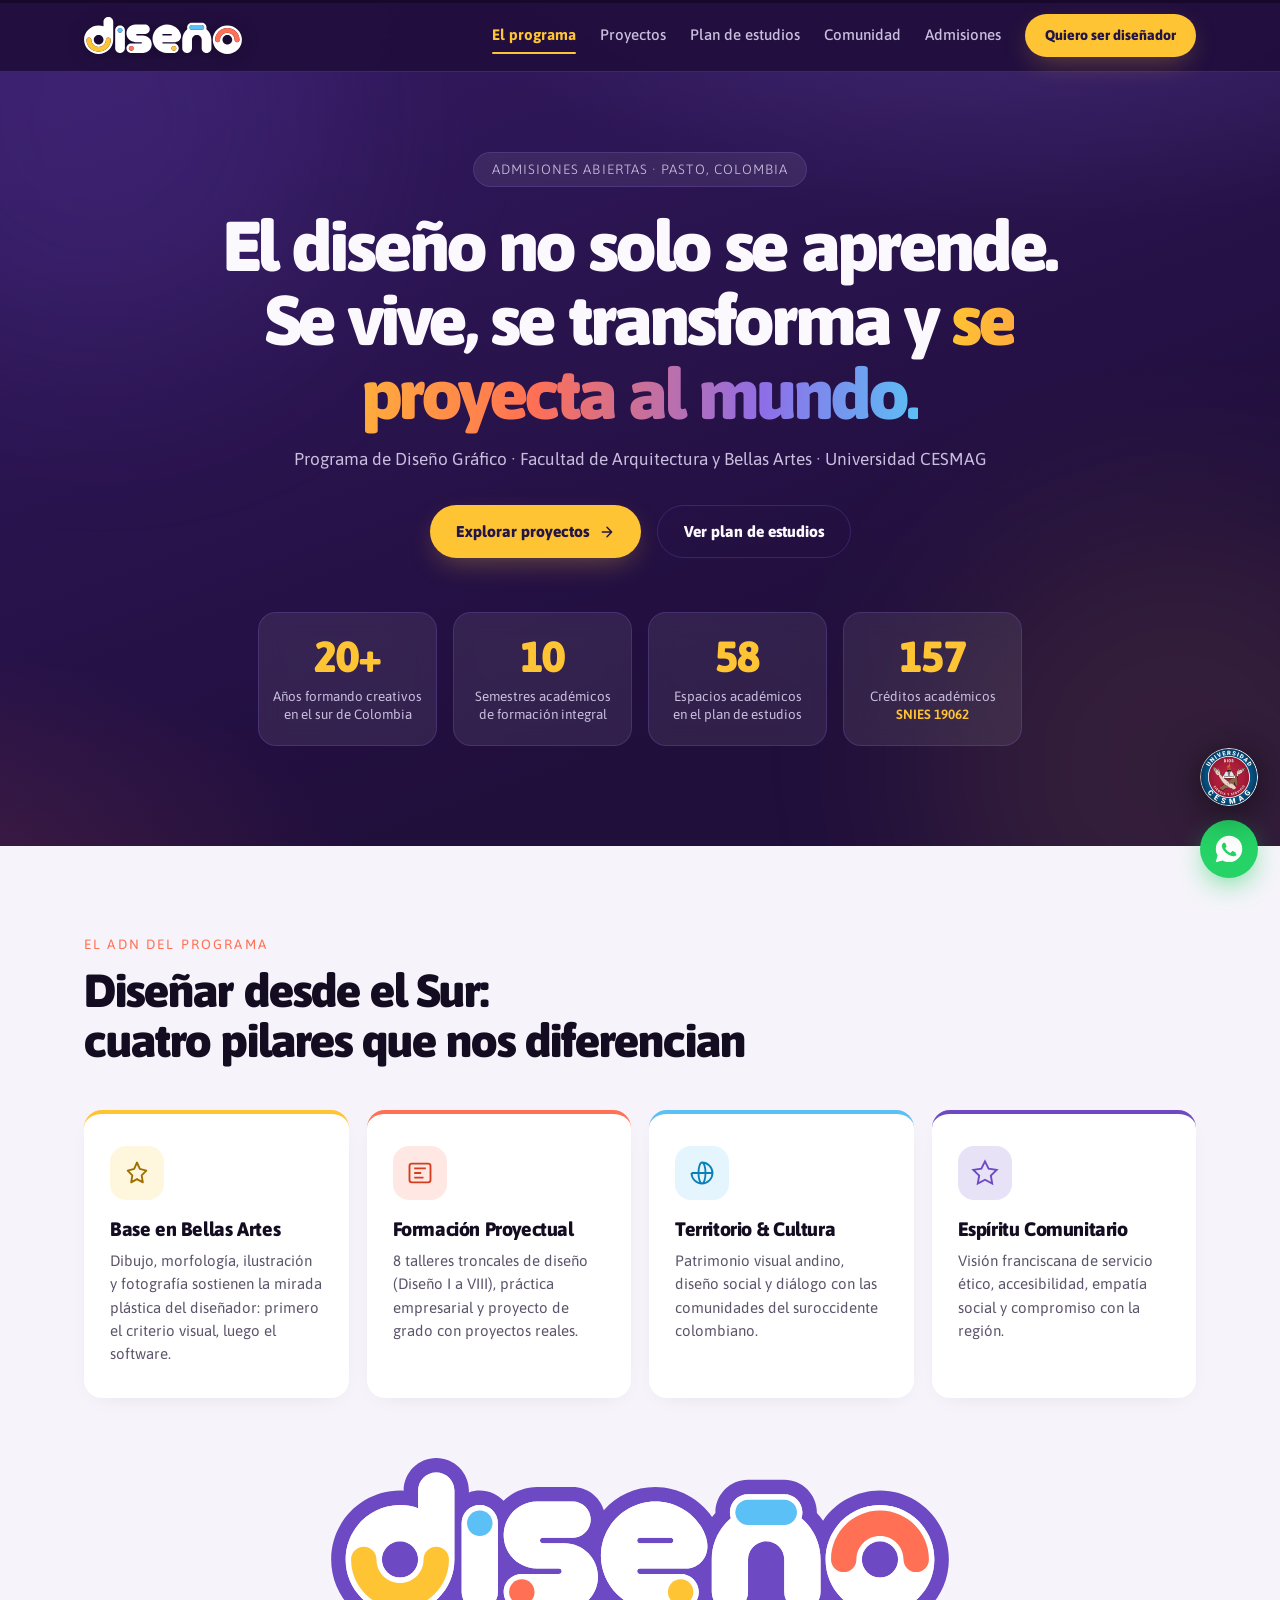
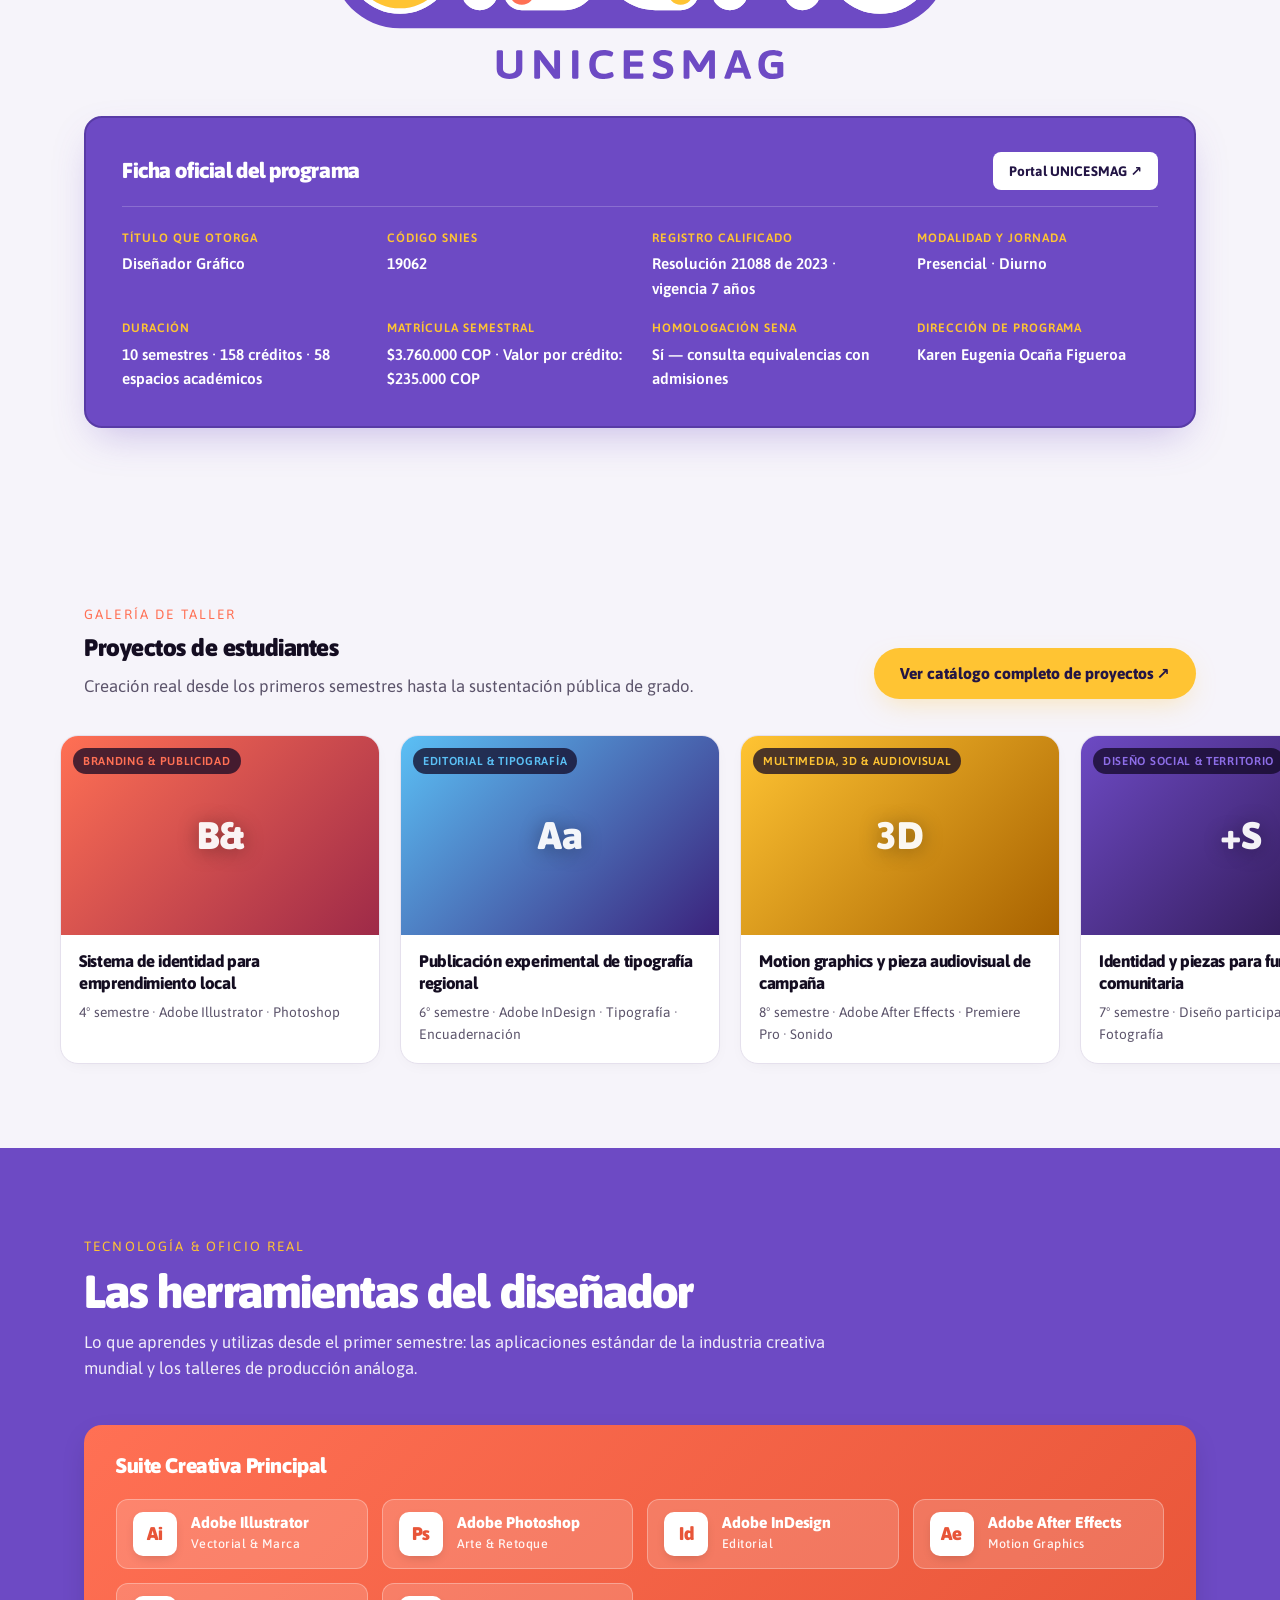
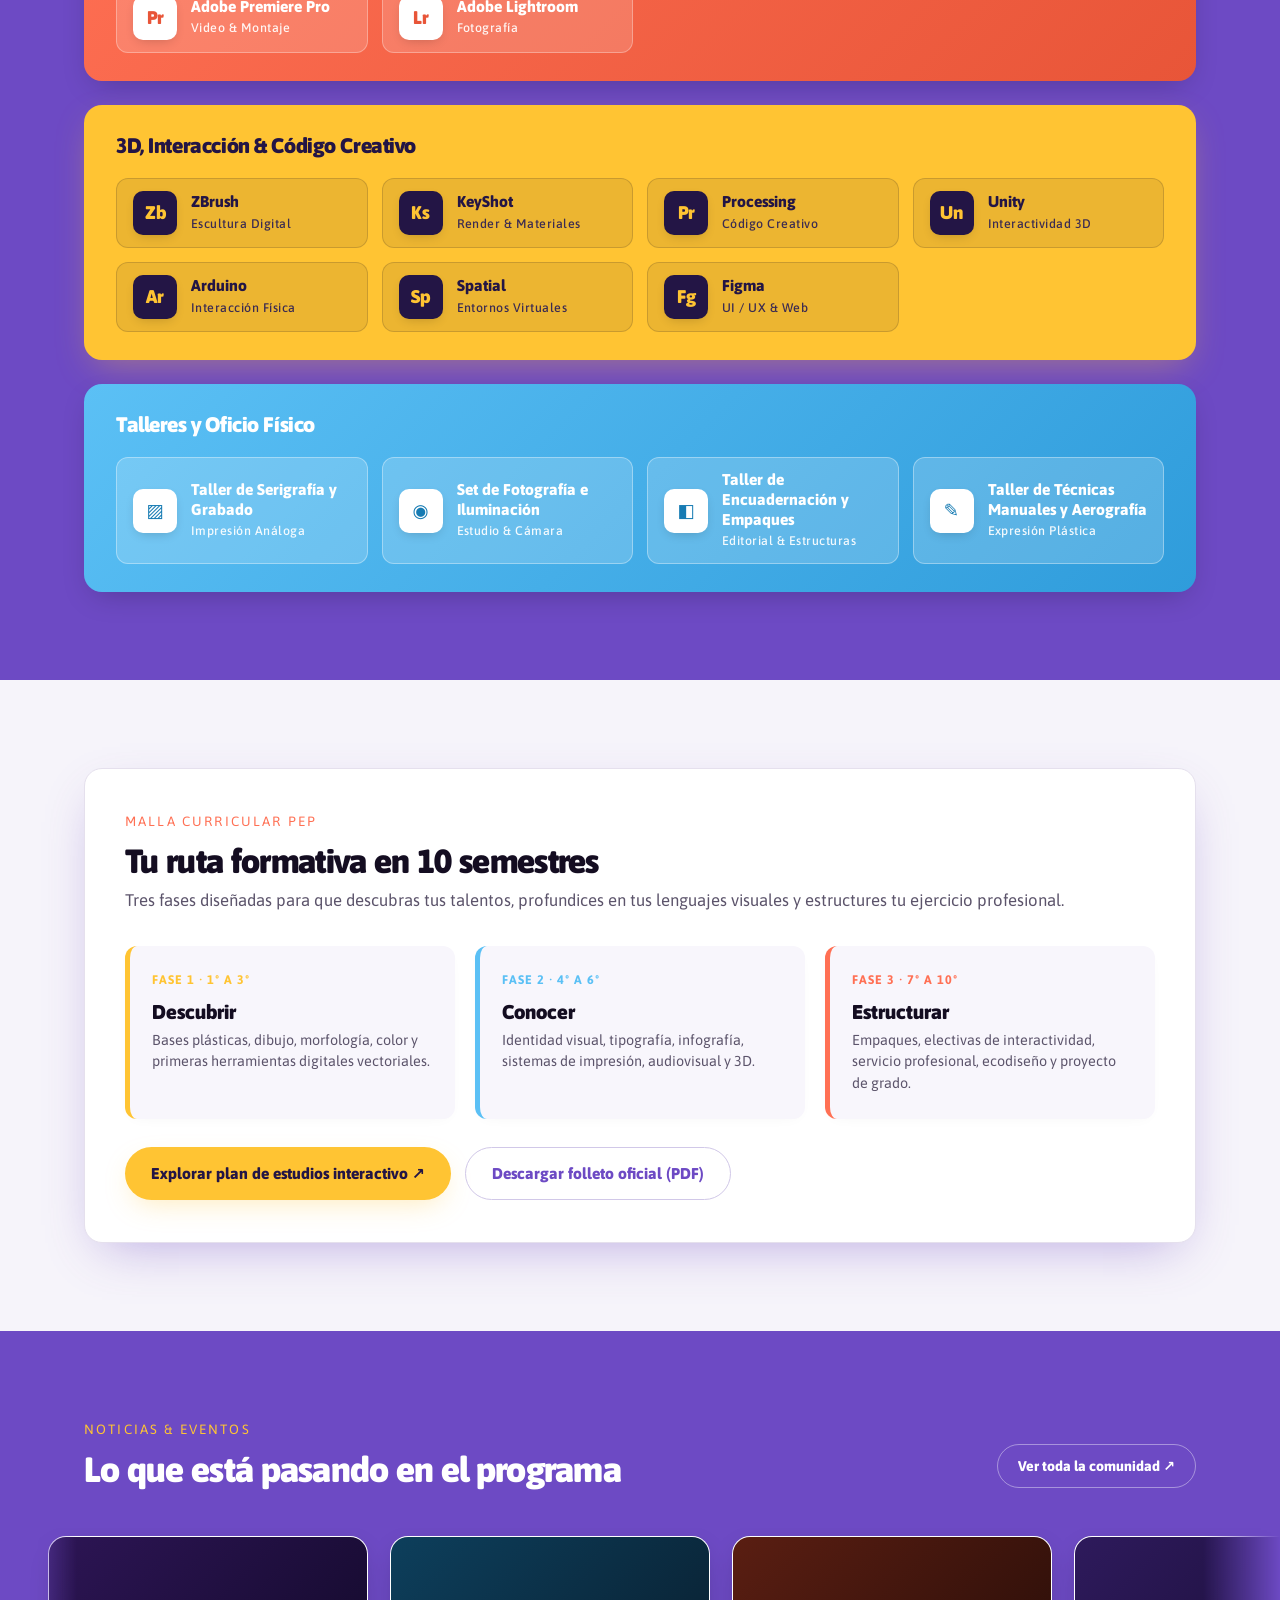
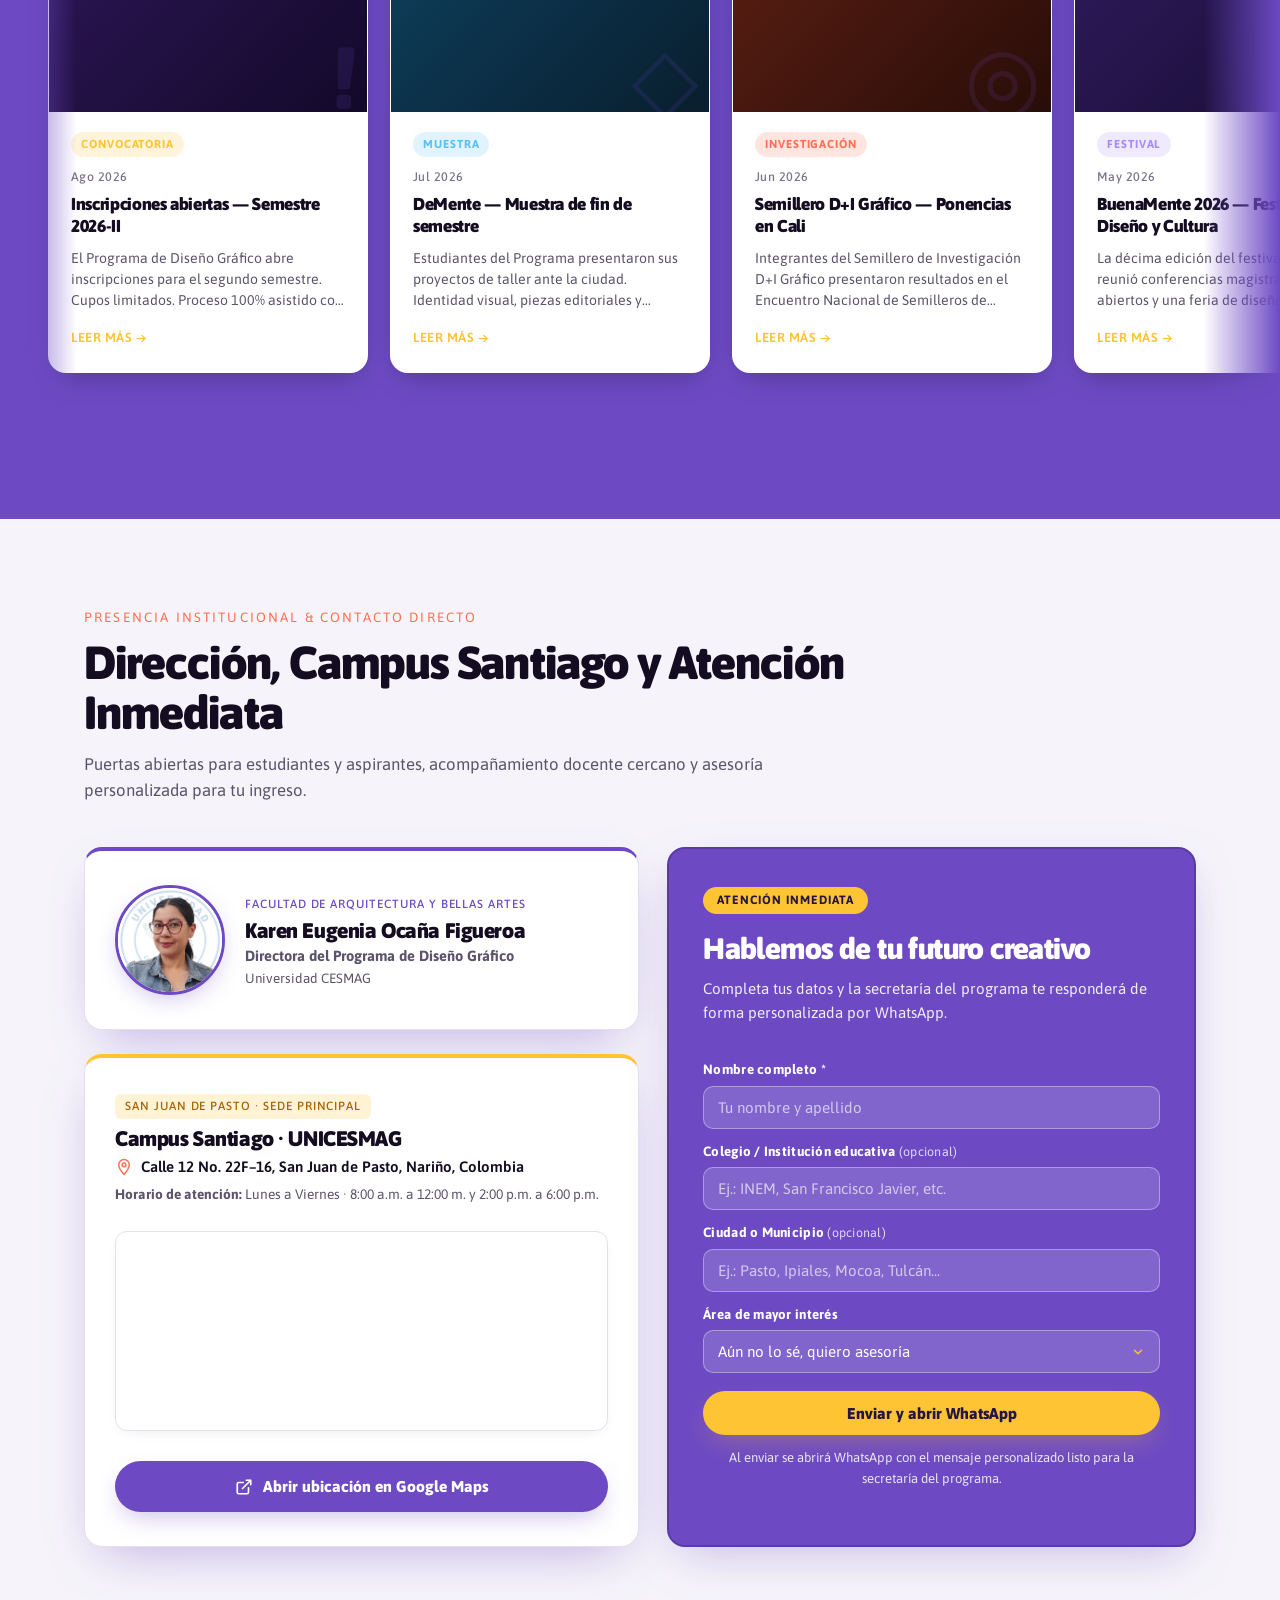
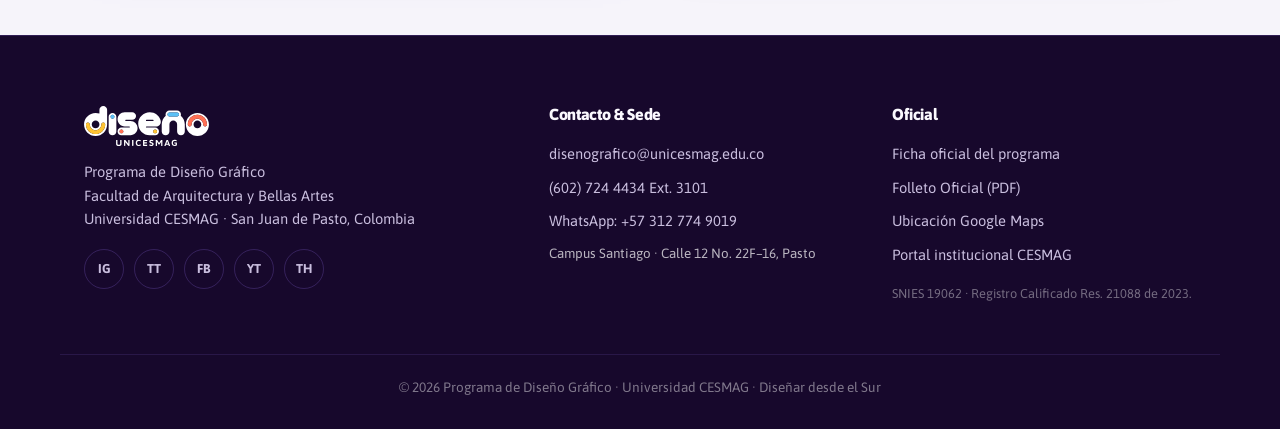
==== index.html @ 63f1f8d8 "Publicación oficial del Portafolio Web - Programa de Diseño Gráfico UNICESMAG" ====
<!DOCTYPE html>
<html lang="es">
<head>
  <meta charset="UTF-8">
  <meta name="viewport" content="width=device-width, initial-scale=1.0">
  <title>Diseño Gráfico · Universidad CESMAG — El Programa</title>
  <meta name="description" content="Programa de Diseño Gráfico de la Universidad CESMAG (San Juan de Pasto). 10 semestres de formación integral con base plástica en Bellas Artes, talleres troncales y tecnología creativa.">
  <meta name="keywords" content="diseño gráfico Pasto, diseño gráfico Nariño, estudiar diseño gráfico, universidad CESMAG, tipografía, editorial, audiovisual, 3D, animación, branding">
  <meta property="og:title" content="Diseño Gráfico · Universidad CESMAG — El Programa">
  <meta property="og:description" content="Formación con base plástica en Bellas Artes y un taller de proyecto real cada semestre. Diseñar desde el Sur.">
  <meta property="og:type" content="website">
  <link rel="icon" type="image/svg+xml" href="assets/img/favicon.svg">
  <link rel="preconnect" href="https://fonts.googleapis.com">
  <link rel="preconnect" href="https://fonts.gstatic.com" crossorigin>
  <link href="https://fonts.googleapis.com/css2?family=Asap:ital,wght@0,300;0,400;0,500;0,600;0,700;0,800;0,900;1,300;1,400;1,600;1,700;1,800;1,900&display=swap" rel="stylesheet">
  <link rel="stylesheet" href="css/styles.css">
</head>
<body data-page="programa">

  <!-- ══════════════ BARRA DE PROGRESO + NAVEGACIÓN GLOBAL ══════════════ -->
  <div class="progress-bar" aria-hidden="true"><span id="progressFill"></span></div>

  <header class="nav" id="nav">
    <div class="nav__inner">
      <a href="index.html" class="brand" aria-label="Diseño UNICESMAG — inicio">
        <img src="assets/img/logo.svg" alt="Diseño UNICESMAG" class="brand__logo" width="160" height="38">
      </a>

      <nav class="nav__links" id="navLinks" aria-label="Navegación principal">
        <a href="index.html" class="nav-link is-active-page">El programa</a>
        <a href="proyectos.html" class="nav-link">Proyectos</a>
        <a href="plan-de-estudios.html" class="nav-link">Plan de estudios</a>
        <a href="comunidad.html" class="nav-link">Comunidad</a>
        <a href="admisiones.html" class="nav-link">Admisiones</a>
        <a href="admisiones.html" class="btn btn--primary btn--sm">Quiero ser diseñador</a>
      </nav>

      <button class="nav__burger" id="navBurger" aria-label="Abrir menú" aria-expanded="false" aria-controls="navLinks">
        <span></span><span></span><span></span>
      </button>
    </div>
  </header>

  <main>

  <!-- ══════════════ 1 · HERO ══════════════ -->
  <section class="hero" id="inicio">
    <div class="hero__bg" aria-hidden="true">
      <div class="blob blob--a"></div>
      <div class="blob blob--b"></div>
    </div>

    <div class="hero__content container">
      <p class="badge reveal">Admisiones abiertas · Pasto, Colombia</p>
      <h1 class="hero__title reveal">El diseño no solo se aprende.<br>Se vive, se transforma y <span class="grad-text">se proyecta al mundo.</span></h1>
      <p class="hero__sub reveal">Programa de Diseño Gráfico · Facultad de Arquitectura y Bellas Artes · Universidad CESMAG</p>
      <div class="hero__ctas reveal">
        <a href="proyectos.html" class="btn btn--primary">Explorar proyectos
          <svg width="16" height="16" viewBox="0 0 24 24" fill="none" aria-hidden="true"><path d="M5 12h14M12 5l7 7-7 7" stroke="currentColor" stroke-width="2.2" stroke-linecap="round" stroke-linejoin="round"/></svg>
        </a>
        <a href="plan-de-estudios.html" class="btn btn--ghost">Ver plan de estudios</a>
      </div>
    </div>

    <!-- CIFRAS DEL PROGRAMA -->
    <div class="stats container reveal">
      <div class="stat"><span class="stat__num" data-count="20" data-suffix="+">0</span><span class="stat__label">Años formando creativos<br>en el sur de Colombia</span></div>
      <div class="stat"><span class="stat__num" data-count="10" data-suffix="">0</span><span class="stat__label">Semestres académicos<br>de formación integral</span></div>
      <div class="stat"><span class="stat__num" data-count="58" data-suffix="">0</span><span class="stat__label">Espacios académicos<br>en el plan de estudios</span></div>
      <div class="stat"><span class="stat__num" data-count="157" data-suffix="">0</span><span class="stat__label">Créditos académicos<br><strong>SNIES 19062</strong></span></div>
    </div>
  </section>

  <!-- ══════════════ 2 · PILARES FORMATIVOS ══════════════ -->
  <section class="section section--light" id="pilares">
    <div class="container">
      <header class="section__head reveal">
        <p class="kicker">El ADN del programa</p>
        <h2>Diseñar desde el Sur:<br>cuatro pilares que nos diferencian</h2>
      </header>

      <div class="pillars">
        <article class="pillar reveal">
          <div class="pillar__icon" aria-hidden="true">
            <svg width="28" height="28" viewBox="0 0 24 24" fill="none"><path d="M12 3l2.4 5.4L20 10l-4 4 1 6-5-2.8L7 20l1-6-4-4 5.6-1.6L12 3z" stroke="currentColor" stroke-width="1.6" stroke-linejoin="round"/></svg>
          </div>
          <h3>Base en Bellas Artes</h3>
          <p>Dibujo, morfología, ilustración y fotografía sostienen la mirada plástica del diseñador: primero el criterio visual, luego el software.</p>
        </article>
        <article class="pillar reveal">
          <div class="pillar__icon pillar__icon--b" aria-hidden="true">
            <svg width="28" height="28" viewBox="0 0 24 24" fill="none"><rect x="3" y="4" width="18" height="16" rx="2" stroke="currentColor" stroke-width="1.6"/><path d="M7 8h10M7 12h6M7 16h8" stroke="currentColor" stroke-width="1.6"/></svg>
          </div>
          <h3>Formación Proyectual</h3>
          <p>8 talleres troncales de diseño (Diseño I a VIII), práctica empresarial y proyecto de grado con proyectos reales.</p>
        </article>
        <article class="pillar reveal">
          <div class="pillar__icon pillar__icon--c" aria-hidden="true">
            <svg width="28" height="28" viewBox="0 0 24 24" fill="none"><path d="M21 12a9 9 0 01-9 9m9-9a9 9 0 00-9-9m9 9H3m9 9a9 9 0 01-9-9m9 9c1.66 0 3-4.03 3-9s-1.34-9-3-9m0 18c-1.66 0-3-4.03-3-9s1.34-9 3-9" stroke="currentColor" stroke-width="1.6"/></svg>
          </div>
          <h3>Territorio &amp; Cultura</h3>
          <p>Patrimonio visual andino, diseño social y diálogo con las comunidades del suroccidente colombiano.</p>
        </article>
        <article class="pillar reveal">
          <div class="pillar__icon pillar__icon--d" aria-hidden="true">
            <svg width="28" height="28" viewBox="0 0 24 24" fill="none"><path d="M12 2l3.09 6.26L22 9.27l-5 4.87 1.18 6.88L12 17.77l-6.18 3.25L7 14.14 2 9.27l6.91-1.01L12 2z" stroke="currentColor" stroke-width="1.6"/></svg>
          </div>
          <h3>Espíritu Comunitario</h3>
          <p>Visión franciscana de servicio ético, accesibilidad, empatía social y compromiso con la región.</p>
        </article>
      </div>

      <!-- LOGO OFICIAL DEL PROGRAMA EN GRANDE (LIBRE Y PROTAGÓNICO) -->
      <div class="programa-hero-logo reveal">
        <img src="assets/img/diseno-unicesmag.svg" alt="Diseño Gráfico — Universidad CESMAG" class="programa-hero-logo__img" width="580" height="208" loading="lazy">
      </div>

      <!-- FICHA OFICIAL -->
      <article class="ficha reveal">
        <div class="ficha__head">
          <h3>Ficha oficial del programa</h3>
          <a class="ficha__src" href="https://www.unicesmag.edu.co/pregrado/diseno-grafico/" target="_blank" rel="noopener">Portal UNICESMAG ↗</a>
        </div>
        <dl class="ficha__grid" id="fichaGrid"></dl>
      </article>
    </div>
  </section>

  <!-- ══════════════ 3 · CINTA CONTINUA DE PROYECTOS DE ESTUDIANTES ══════════════ -->
  <section class="section section--light section--tape" id="proyectos-showcase">
    <div class="container">
      <div class="tape-header reveal">
        <div class="tape-header__text">
          <p class="kicker">Galería de Taller</p>
          <h2>Proyectos de estudiantes</h2>
          <p class="section__sub">Creación real desde los primeros semestres hasta la sustentación pública de grado.</p>
        </div>
        <a href="proyectos.html" class="btn btn--primary btn--tape-cta">Ver catálogo completo de proyectos ↗</a>
      </div>
    </div>
    
    <!-- Tira horizontal interactiva -->
    <div class="tape-viewport">
      <div class="tape-track" id="tapeTrack"></div>
    </div>
  </section>

  <!-- ══════════════ 4 · HERRAMIENTAS DEL OFICIO (SOFTWARE & TECNOLOGÍAS) ══════════════ -->
  <section class="section section--morado" id="herramientas-software">
    <div class="container">
      <header class="section__head reveal">
        <p class="kicker" style="color: var(--amarillo);">Tecnología &amp; Oficio Real</p>
        <h2 style="color: var(--white);">Las herramientas del diseñador</h2>
        <p class="section__sub" style="color: rgba(255,255,255,0.9);">Lo que aprendes y utilizas desde el primer semestre: las aplicaciones estándar de la industria creativa mundial y los talleres de producción análoga.</p>
      </header>

      <div class="apps-sections-grid" id="appsSectionsGrid"></div>
    </div>
  </section>

  <!-- ══════════════ 5 · GANCHO AL PLAN DE ESTUDIOS ══════════════ -->
  <section class="section section--light" id="plan-teaser">
    <div class="container">
      <div class="teaser-card reveal">
        <p class="kicker">Malla Curricular PEP</p>
        <h2 style="font-size: 2.1rem;">Tu ruta formativa en 10 semestres</h2>
        <p style="color: var(--ink-soft); margin-top: 8px; font-size: 1.05rem;">Tres fases diseñadas para que descubras tus talentos, profundices en tus lenguajes visuales y estructures tu ejercicio profesional.</p>
        
        <div class="teaser-fases">
          <div class="tf-item">
            <span class="tf-badge" style="color:#ffc433;">Fase 1 · 1º a 3º</span>
            <strong>Descubrir</strong>
            <p>Bases plásticas, dibujo, morfología, color y primeras herramientas digitales vectoriales.</p>
          </div>
          <div class="tf-item">
            <span class="tf-badge" style="color:#5bc0f5;">Fase 2 · 4º a 6º</span>
            <strong>Conocer</strong>
            <p>Identidad visual, tipografía, infografía, sistemas de impresión, audiovisual y 3D.</p>
          </div>
          <div class="tf-item">
            <div class="tf-badge" style="color:#ff7054;">Fase 3 · 7º a 10º</div>
            <strong>Estructurar</strong>
            <p>Empaques, electivas de interactividad, servicio profesional, ecodiseño y proyecto de grado.</p>
          </div>
        </div>

        <div class="teaser-card__ctas">
          <a href="plan-de-estudios.html" class="btn btn--primary">Explorar plan de estudios interactivo ↗</a>
          <a href="https://www.unicesmag.edu.co/recursos/uploads/2025/07/Diseno-UNICESMAG-2025.pdf" target="_blank" rel="noopener" class="btn btn--ghost" style="color: var(--morado); border-color: #d1c8e8;">Descargar folleto oficial (PDF)</a>
        </div>
      </div>
    </div>
  </section>

  <!-- ══════════════ 6 · NOTICIAS Y EVENTOS DEL PROGRAMA ══════════════ -->
  <section class="section section--morado" id="noticias-eventos">
    <div class="news__header container reveal">
      <div>
        <p class="kicker" style="color: var(--amarillo);">Noticias &amp; Eventos</p>
        <h2 style="color: var(--white);">Lo que está pasando en el programa</h2>
      </div>
      <a href="comunidad.html" class="btn btn--ghost btn--sm" style="flex-shrink:0; color: var(--white); border-color: rgba(255,255,255,0.4);">Ver toda la comunidad ↗</a>
    </div>

    <div class="news-carousel-wrap">
      <div class="news-track" id="newsTrack">
        <!-- Renderizado dinámicamente desde NOTICIAS en data.js -->
      </div>
    </div>
  </section>

  <!-- ══════════════ 7 · PRESENCIA INSTITUCIONAL & ATENCIÓN INMEDIATA ══════════════ -->
  <section class="section section--light" id="direccion-ubicacion">
    <div class="container">
      <header class="section__head reveal">
        <p class="kicker">Presencia Institucional &amp; Contacto Directo</p>
        <h2>Dirección, Campus Santiago y Atención Inmediata</h2>
        <p class="section__sub">Puertas abiertas para estudiantes y aspirantes, acompañamiento docente cercano y asesoría personalizada para tu ingreso.</p>
      </header>

      <div class="presencia-layout">
        <!-- COLUMNA IZQUIERDA: Directora + Campus Santiago -->
        <div class="presencia-col-left">
          <!-- 1. Tarjeta Dirección del Programa -->
          <article class="dir-card reveal">
            <div class="dir-card__profile">
              <div class="dir-card__avatar">
                <img src="assets/img/karen.jpg" alt="Karen Eugenia Ocaña Figueroa — Directora del Programa de Diseño Gráfico" width="160" height="160">
              </div>
              <div class="dir-card__meta">
                <span class="dir-card__tag">Facultad de Arquitectura y Bellas Artes</span>
                <h3>Karen Eugenia Ocaña Figueroa</h3>
                <p class="dir-card__cargo">Directora del Programa de Diseño Gráfico</p>
                <p class="dir-card__univ">Universidad CESMAG</p>
              </div>
            </div>
          </article>

          <!-- 2. Tarjeta Ubicación Campus Santiago -->
          <article class="ubi-card reveal">
            <div class="ubi-card__head">
              <span class="ubi-card__tag">San Juan de Pasto · Sede Principal</span>
              <h3>Campus Santiago · UNICESMAG</h3>
              <p class="ubi-card__address">
                <svg width="18" height="18" viewBox="0 0 24 24" fill="none" aria-hidden="true"><path d="M12 2C8.13 2 5 5.13 5 9c0 5.25 7 13 7 13s7-7.75 7-13c0-3.87-3.13-7-7-7z" stroke="currentColor" stroke-width="2" stroke-linecap="round" stroke-linejoin="round"/><circle cx="12" cy="9" r="2.5" stroke="currentColor" stroke-width="2"/></svg>
                Calle 12 No. 22F–16, San Juan de Pasto, Nariño, Colombia
              </p>
              <p class="ubi-card__hours"><strong>Horario de atención:</strong> Lunes a Viernes · 8:00 a.m. a 12:00 m. y 2:00 p.m. a 6:00 p.m.</p>
            </div>

            <div class="ubi-card__map">
              <iframe 
                src="https://www.google.com/maps/embed?pb=!1m18!1m12!1m3!1d3988.887169429188!2d-77.2847669!3d1.2144783!2m3!1f0!2f0!3f0!3m2!1i1024!2i768!4f13.1!3m3!1m2!1s0x8e2ed485521b446f%3A0x6b4f7065ff48cb64!2sUniversidad%20CESMAG%20Campus%20Santiago!5e0!3m2!1ses!2sco!4v1724368000000!5m2!1ses!2sco" 
                width="100%" 
                height="190" 
                style="border:0; border-radius: 12px;" 
                allowfullscreen="" 
                loading="lazy" 
                referrerpolicy="no-referrer-when-downgrade"
                title="Ubicación Universidad CESMAG Campus Santiago">
              </iframe>
            </div>

            <div class="ubi-card__foot">
              <a href="https://maps.app.goo.gl/EoxVH21NMHYLb9up7" target="_blank" rel="noopener" class="btn btn--full btn--map">
                <svg width="18" height="18" viewBox="0 0 24 24" fill="none" aria-hidden="true"><path d="M18 13v6a2 2 0 01-2 2H5a2 2 0 01-2-2V8a2 2 0 012-2h6M15 3h6v6M10 14L21 3" stroke="currentColor" stroke-width="2.2" stroke-linecap="round" stroke-linejoin="round"/></svg>
                Abrir ubicación en Google Maps
              </a>
            </div>
          </article>
        </div>

        <!-- COLUMNA DERECHA: Formulario Morado Oficial -->
        <div class="presencia-col-right">
          <article class="card-teaser card-teaser--form reveal">
            <span class="card-teaser__tag" style="background:var(--amarillo);color:var(--morado-deep);">Atención Inmediata</span>
            <h3 class="form-title-impact">Hablemos de tu futuro creativo</h3>
            <p>Completa tus datos y la secretaría del programa te responderá de forma personalizada por WhatsApp.</p>
            <form id="contactForm">
              <label for="fName">Nombre completo *</label>
              <input id="fName" name="nombre" type="text" required placeholder="Tu nombre y apellido">
              
              <label for="fSchool">Colegio / Institución educativa <span class="lbl-opt">(opcional)</span></label>
              <input id="fSchool" name="colegio" type="text" placeholder="Ej.: INEM, San Francisco Javier, etc.">

              <label for="fCity">Ciudad o Municipio <span class="lbl-opt">(opcional)</span></label>
              <input id="fCity" name="ciudad" type="text" placeholder="Ej.: Pasto, Ipiales, Mocoa, Tulcán...">

              <label for="fFocus">Área de mayor interés</label>
              <select id="fFocus" name="interes">
                <option value="Aún no lo sé, quiero asesoría" selected>Aún no lo sé, quiero asesoría</option>
                <option value="Tipografía y editorial">Tipografía y editorial</option>
                <option value="Identidad visual y marca (Branding)">Identidad visual y marca (Branding)</option>
                <option value="Ilustración y arte digital">Ilustración y arte digital</option>
                <option value="Fotografía y dirección de arte">Fotografía y dirección de arte</option>
                <option value="Audiovisual y animación 2D">Audiovisual y animación 2D</option>
                <option value="3D y creación interactiva / Videojuegos">3D y creación interactiva / Videojuegos</option>
                <option value="Diseño social, territorio y ecodiseño">Diseño social, territorio y ecodiseño</option>
              </select>

              <button type="submit" class="btn btn--primary btn--full" style="margin-top: 18px;">Enviar y abrir WhatsApp</button>
              <p style="margin-top: 12px; font-size: .82rem; color: rgba(255,255,255,0.85); text-align: center;">Al enviar se abrirá WhatsApp con el mensaje personalizado listo para la secretaría del programa.</p>
            </form>
          </article>
        </div>
      </div>
    </div>
  </section>

  </main>

  <!-- ══════════════ FOOTER GLOBAL ══════════════ -->
  <footer class="footer">
    <div class="container footer__inner">
      <div class="footer__brand">
        <img src="assets/img/logo-completo.svg" alt="Diseño Gráfico UNICESMAG" class="footer__logo" width="180" height="52" loading="lazy">
        <p>Programa de Diseño Gráfico<br>Facultad de Arquitectura y Bellas Artes<br>Universidad CESMAG · San Juan de Pasto, Colombia</p>
        <div class="footer__social">
          <a href="#" aria-label="Instagram del programa">IG</a>
          <a href="#" aria-label="TikTok del programa">TT</a>
          <a href="#" aria-label="Facebook del programa">FB</a>
          <a href="#" aria-label="YouTube">YT</a>
          <a href="#" aria-label="Threads del programa">TH</a>
        </div>
      </div>
      <div class="footer__links">
        <h4>Contacto &amp; Sede</h4>
        <a href="mailto:disenografico@unicesmag.edu.co">disenografico@unicesmag.edu.co</a>
        <a href="tel:+576027244434">(602) 724 4434 Ext. 3101</a>
        <a href="https://wa.me/573127749019" target="_blank" rel="noopener">WhatsApp: +57 312 774 9019</a>
        <p style="font-size: .84rem; color: rgba(255,255,255,0.7); margin-top: 6px; line-height: 1.4;">Campus Santiago · Calle 12 No. 22F–16, Pasto</p>
      </div>
      <div class="footer__links">
        <h4>Oficial</h4>
        <a href="https://www.unicesmag.edu.co/pregrado/diseno-grafico/" target="_blank" rel="noopener">Ficha oficial del programa</a>
        <a href="https://www.unicesmag.edu.co/recursos/uploads/2025/07/Diseno-UNICESMAG-2025.pdf" target="_blank" rel="noopener">Folleto Oficial (PDF)</a>
        <a href="https://maps.app.goo.gl/EoxVH21NMHYLb9up7" target="_blank" rel="noopener">Ubicación Google Maps</a>
        <a href="https://www.unicesmag.edu.co" target="_blank" rel="noopener">Portal institucional CESMAG</a>
        <p class="footer__legal">SNIES 19062 · Registro Calificado Res. 21088 de 2023.</p>
      </div>
    </div>
    <div class="footer__bottom container">
      <p>© <span id="year"></span> Programa de Diseño Gráfico · Universidad CESMAG · Diseñar desde el Sur</p>
    </div>
  </footer>

  <!-- Botones de Acción Flotantes (CESMAG Institucional + WhatsApp) -->
  <aside class="floating-actions" aria-label="Acciones rápidas">
    <a href="https://www.unicesmag.edu.co/pregrado/diseno-grafico/" class="float-btn float-btn--cesmag" target="_blank" rel="noopener" aria-label="Visitar portal oficial UNICESMAG" title="Portal Institucional UNICESMAG">
      <img src="assets/img/cesmag.svg" alt="UNICESMAG" width="58" height="58">
    </a>
    <a href="#" id="waFloat" class="float-btn float-btn--wa" aria-label="Chatear por WhatsApp con la secretaría del programa" title="Chatear por WhatsApp con la secretaría del programa" target="_blank" rel="noopener">
      <svg width="32" height="32" viewBox="0 0 24 24" fill="currentColor" aria-hidden="true"><path d="M12.04 2c-5.46 0-9.91 4.45-9.91 9.91 0 1.75.46 3.45 1.32 4.95L2.05 22l5.25-1.38c1.45.79 3.08 1.21 4.74 1.21 5.46 0 9.91-4.45 9.91-9.91 0-2.65-1.03-5.14-2.9-7.01A9.816 9.816 0 0012.04 2zm5.78 14.07c-.24.68-1.4 1.29-1.92 1.34-.51.05-1.17.07-3.79-.99-2.62-1.06-4.3-3.73-4.43-3.9-.13-.17-1.06-1.41-1.06-2.69s.67-1.91.91-2.17c.24-.26.52-.33.69-.33.17 0 .34 0 .49.01.16.01.37-.06.58.44.22.52.75 1.83.82 1.96.07.13.11.29.02.47-.09.18-.13.29-.26.44-.13.15-.28.34-.4.46-.13.13-.27.27-.12.53.15.26.68 1.12 1.45 1.81.99.88 1.83 1.15 2.09 1.28.26.13.41.11.56-.06.15-.17.65-.76.82-1.02.17-.26.35-.22.58-.13.24.09 1.51.71 1.77.84.26.13.43.19.49.3.06.11.06.66-.18 1.34z"/></svg>
    </a>
  </aside>

  <script src="js/data.js"></script>
  <script src="js/main.js"></script>
</body>
</html>
---- css/styles.css ----
/* ═══════════════════════════════════════════════════════════════
   DISEÑO UNICESMAG · "Taller Digital Vivo"
   Sistema de diseño del portafolio web del programa
   Paleta cromática oficial + Tipografía Asap (Light, Regular, Bold, Black)
   Jerarquía tipográfica contrastada: Títulos Black (900) + Subtítulos Light (300/400)
   ═══════════════════════════════════════════════════════════════ */

:root {
  /* ─── Paleta oficial exacta UNICESMAG ─── */
  --amarillo:      #ffc433;
  --azul:          #5bc0f5;
  --salmon:        #ff7054;
  --morado:        #6d4ac4;

  /* ─── Derivados cromáticos armónicos ─── */
  --morado-light:  #8e6ee8;
  --morado-2:      #583ba6;
  --morado-3:      #432a84;
  --morado-deep:   #231545;
  --morado-glow:   rgba(109, 74, 196, 0.35);

  --amarillo-light:#ffd466;
  --amarillo-glow: rgba(255, 196, 51, 0.35);
  --azul-glow:     rgba(91, 192, 245, 0.35);
  --salmon-glow:   rgba(255, 112, 84, 0.35);
  --verde:         #4ade80;

  /* ─── Superficies y fondos institucionales (Morado protagonista) ─── */
  --bg-dark:       #200e3b;
  --bg-dark-2:     #2b144e;
  --bg-light:      #f6f4fa;
  --white:         #ffffff;
  --ink:           #140d21;
  --ink-soft:      #5c546b;

  /* ─── Texto sobre fondos oscuros ─── */
  --tx-light:      #fbf9fe;
  --tx-light-2:    #c9bede;

  /* ─── Efectos Glassmorphism y Elevación ─── */
  --glass:         rgba(255, 255, 255, 0.08);
  --glass-brd:     rgba(142, 110, 232, 0.22);
  --glass-morado:  rgba(109, 74, 196, 0.28);
  --radius:        18px;
  --radius-sm:     12px;
  --shadow:        0 18px 50px -18px rgba(109, 74, 196, 0.45);
  --shadow-lg:     0 30px 80px -30px rgba(109, 74, 196, 0.6);

  /* ─── Tipografía oficial Asap ─── */
  --font-head:     "Asap", "Segoe UI", system-ui, sans-serif;
  --font-body:     "Asap", "Segoe UI", system-ui, sans-serif;
  --font-cond:     "Asap", "Segoe UI", system-ui, sans-serif;

  --container:     1160px;
  --nav-h:         72px;
}

/* ─────────────── Base ─────────────── */
*, *::before, *::after { box-sizing: border-box; margin: 0; padding: 0; }

html { scroll-behavior: smooth; }

body {
  font-family: var(--font-body);
  color: var(--ink);
  background: var(--bg-dark);
  line-height: 1.6;
  font-weight: 400;
  -webkit-font-smoothing: antialiased;
  -moz-osx-font-smoothing: grayscale;
}

img { max-width: 100%; display: block; }
a { color: inherit; }

.container { max-width: var(--container); margin-inline: auto; padding-inline: 24px; }

h1, h2, h3, h4, h5 {
  font-family: var(--font-head);
  line-height: 1.08;
  letter-spacing: -.02em;
  font-weight: 900;
}

::selection { background: var(--amarillo); color: var(--morado-deep); }

:focus-visible { outline: 3px solid var(--azul); outline-offset: 3px; border-radius: 6px; }

/* ─────────────── Barra de progreso ─────────────── */
.progress-bar {
  position: fixed; inset: 0 0 auto 0; height: 3px; z-index: 1002;
  background: #17082c;
}
.progress-bar span {
  display: block; height: 100%; width: 0%;
  background: linear-gradient(90deg, var(--morado-light), var(--amarillo), var(--salmon), var(--azul));
  box-shadow: 0 0 10px var(--morado-glow);
  transition: width .12s linear;
}

/* ─────────────── Navegación Global ─────────────── */
.nav {
  position: fixed; inset: 0 0 auto 0; z-index: 1000;
  height: var(--nav-h);
  background: rgba(33, 14, 61, 0.94);
  backdrop-filter: blur(16px);
  -webkit-backdrop-filter: blur(16px);
  border-bottom: 1px solid rgba(142, 110, 232, 0.25);
  transition: background .3s, border-color .3s;
}
.nav__inner {
  max-width: var(--container); margin-inline: auto; height: 100%;
  padding-inline: 24px;
  display: flex; align-items: center; justify-content: space-between; gap: 20px;
}
.brand {
  display: inline-flex; align-items: center; text-decoration: none;
  transition: transform .25s ease, opacity .2s ease;
}
.brand:hover { transform: scale(1.02); opacity: .95; }
.brand__logo {
  height: 38px; width: auto; max-width: 170px;
  display: block; object-fit: contain;
  filter: drop-shadow(0 2px 8px rgba(0,0,0,.3));
}

.nav__links { display: flex; align-items: center; gap: 24px; }
.nav__links a.nav-link {
  color: var(--tx-light-2); text-decoration: none; font-size: .95rem; font-weight: 500;
  transition: color .2s ease, transform .2s ease;
  position: relative; padding: 6px 0;
}
.nav__links a.nav-link:hover { color: var(--white); transform: translateY(-1px); }
.nav__links a.nav-link.is-active-page {
  color: var(--amarillo); font-weight: 700;
}
.nav__links a.nav-link.is-active-page::after {
  content: ""; position: absolute; bottom: 0; left: 0; right: 0;
  height: 2px; background: var(--amarillo); border-radius: 2px;
}

.nav__burger {
  display: none; background: none; border: 0; cursor: pointer;
  width: 42px; height: 42px; position: relative;
}
.nav__burger span {
  position: absolute; left: 9px; right: 9px; height: 2px;
  background: var(--tx-light); border-radius: 2px;
  transition: transform .25s, opacity .2s, top .25s;
}
.nav__burger span:nth-child(1) { top: 14px; }
.nav__burger span:nth-child(2) { top: 20px; }
.nav__burger span:nth-child(3) { top: 26px; }
.nav__burger.is-open span:nth-child(1) { top: 20px; transform: rotate(45deg); }
.nav__burger.is-open span:nth-child(2) { opacity: 0; }
.nav__burger.is-open span:nth-child(3) { top: 20px; transform: rotate(-45deg); }

/* ─────────────── Botones ─────────────── */
.btn {
  display: inline-flex; align-items: center; justify-content: center; gap: 10px;
  font-family: var(--font-head); font-weight: 800; font-size: .98rem;
  padding: 13px 26px; border-radius: 999px; border: 0; cursor: pointer;
  text-decoration: none; transition: transform .2s ease, box-shadow .2s ease, background .2s ease, color .2s ease;
}
.btn--primary {
  background: var(--amarillo); color: var(--morado-deep);
  box-shadow: 0 10px 28px -8px var(--amarillo-glow);
}
.btn--primary:hover {
  transform: translateY(-2px);
  background: var(--amarillo-light);
  box-shadow: 0 16px 36px -8px rgba(255, 196, 51, 0.7);
}
.btn--ghost {
  background: transparent; color: var(--tx-light);
  border: 1.5px solid var(--glass-brd);
}
.btn--ghost:hover {
  border-color: var(--azul); color: var(--white);
  box-shadow: 0 8px 24px -8px var(--azul-glow);
  transform: translateY(-2px);
}
.btn--sm { padding: 10px 20px; font-size: .88rem; }
.btn--full { width: 100%; }

/* ─────────────── Cabeceras de Subpáginas (Morado Oficial) ─────────────── */
.page-header, .page-header.section--dark {
  position: relative; overflow: hidden;
  padding: calc(var(--nav-h) + 40px) 0 42px;
  background: var(--morado);
  border-bottom: 3px solid var(--morado-2);
  color: var(--white);
}
.page-header .kicker { color: var(--amarillo); }
.page-header__title {
  font-size: clamp(2.3rem, 4.8vw, 3.4rem);
  font-weight: 900; color: var(--white); margin-top: 8px;
}
.page-header__meta {
  font-family: var(--font-body); font-size: 0.98rem; font-weight: 400;
  letter-spacing: .06em; color: var(--amarillo); margin-top: 8px;
}
.page-header__sub {
  font-size: 1.05rem; color: rgba(255, 255, 255, 0.92); max-width: 820px;
  margin-top: 8px; line-height: 1.55; font-weight: 400;
}

/* ─────────────── Hero ─────────────── */
.hero {
  position: relative; overflow: hidden;
  min-height: 94svh;
  display: flex; flex-direction: column; justify-content: center;
  padding: calc(var(--nav-h) + 40px) 0 60px;
  background:
    radial-gradient(1000px 520px at 80% -10%, rgba(142, 110, 232, 0.28), transparent 60%),
    radial-gradient(850px 480px at -10% 110%, rgba(255, 112, 84, 0.16), transparent 60%),
    linear-gradient(160deg, #341a63 0%, var(--bg-dark) 75%);
  color: var(--tx-light);
}
.hero__bg { position: absolute; inset: 0; pointer-events: none; }
.blob {
  position: absolute; border-radius: 50%; filter: blur(95px); opacity: .55;
  animation: drift 14s ease-in-out infinite alternate;
}
.blob--a { width: 480px; height: 480px; left: -140px; top: -120px; background: rgba(109, 74, 196, 0.35); }
.blob--b { width: 520px; height: 520px; right: -160px; bottom: -180px; background: rgba(255, 196, 51, 0.16); animation-delay: -7s; }
@keyframes drift {
  from { transform: translate(0,0) scale(1); }
  to   { transform: translate(50px, 30px) scale(1.12); }
}

.hero__content { position: relative; text-align: center; max-width: 940px; }
.badge {
  display: inline-flex; align-items: center; justify-content: center;
  font-family: var(--font-body);
  font-size: .84rem; font-weight: 300; letter-spacing: .08em; text-transform: uppercase;
  color: var(--tx-light-2);
  border: 1px solid var(--glass-brd); border-radius: 999px;
  padding: 6px 18px; background: var(--glass); backdrop-filter: blur(10px);
}

.hero__title {
  font-size: clamp(2.4rem, 5.8vw, 4.4rem);
  font-weight: 900;
  line-height: 1.05;
  letter-spacing: -.03em;
  margin: 22px 0 16px;
}
.grad-text {
  background: linear-gradient(94deg, var(--amarillo) 0%, var(--salmon) 38%, var(--morado-light) 75%, var(--azul) 100%);
  -webkit-background-clip: text; background-clip: text;
  -webkit-text-fill-color: transparent; color: transparent;
}
.hero__sub {
  max-width: 860px; margin-inline: auto;
  color: var(--tx-light-2);
  font-size: clamp(0.98rem, 1.4vw, 1.08rem);
  font-weight: 400;
  line-height: 1.5;
}
.hero__sub strong { color: var(--tx-light); font-weight: 600; }
.hero__ctas { display: flex; gap: 16px; justify-content: center; flex-wrap: wrap; margin-top: 32px; }

/* Cifras */
.stats {
  position: relative; margin-top: 54px;
  display: grid; grid-template-columns: repeat(4, 1fr); gap: 16px;
}
.stat {
  background: var(--glass); border: 1px solid var(--glass-brd);
  border-radius: var(--radius); padding: 22px 14px;
  backdrop-filter: blur(12px); text-align: center;
  display: flex; flex-direction: column; align-items: center; justify-content: center;
  transition: transform .25s ease, border-color .25s ease, box-shadow .25s ease;
}
.stat:hover {
  transform: translateY(-4px);
  border-color: var(--morado-light);
  box-shadow: 0 12px 30px -10px var(--morado-glow);
}
.stat__num {
  display: block; font-family: var(--font-head); font-weight: 900;
  font-size: clamp(2.2rem, 3.4vw, 2.9rem); color: var(--amarillo);
  line-height: 1; letter-spacing: -.02em;
}
.stat__label {
  font-size: .84rem; color: var(--tx-light-2); font-weight: 400;
  line-height: 1.35; margin-top: 8px; max-width: 220px;
}
.stat__label strong { color: var(--amarillo); font-weight: 600; }

/* ─────────────── Secciones ─────────────── */
.section { padding: 88px 0; }
.section--light { background: var(--bg-light); color: var(--ink); }
.section--dark  {
  background:
    radial-gradient(900px 450px at 100% 0%, rgba(109, 74, 196, 0.22), transparent 60%),
    linear-gradient(180deg, var(--bg-dark) 0%, var(--bg-dark-2) 100%);
  color: var(--tx-light);
}
.section__head { max-width: 760px; margin-bottom: 44px; }
.section__head h2 {
  font-size: clamp(2rem, 4.2vw, 2.9rem);
  font-weight: 900;
  line-height: 1.08;
  letter-spacing: -.02em;
}
.section--dark .section__head h2 { color: var(--tx-light); }
.section__sub { margin-top: 12px; color: var(--ink-soft); font-size: 1.05rem; font-weight: 400; line-height: 1.55; }
.section--dark .section__sub { color: var(--tx-light-2); }

.kicker {
  font-family: var(--font-body); font-weight: 400;
  font-size: .84rem; letter-spacing: .16em; text-transform: uppercase;
  color: var(--salmon); margin-bottom: 10px;
}
.section--dark .kicker { color: var(--amarillo); }
.section--news .kicker { color: var(--azul); }
.section--news .section__sub { color: var(--tx-light-2); }


/* ─────────────── Pilares ─────────────── */
.pillars { display: grid; grid-template-columns: repeat(4, 1fr); gap: 18px; }
.pillar {
  background: var(--white); border-radius: var(--radius);
  padding: 32px 26px; box-shadow: 0 6px 24px -14px rgba(30,30,36,.15);
  border-top: 4px solid transparent;
  transition: transform .25s ease, box-shadow .25s ease;
}
.pillar:nth-child(1) { border-top-color: var(--amarillo); }
.pillar:nth-child(2) { border-top-color: var(--salmon); }
.pillar:nth-child(3) { border-top-color: var(--azul); }
.pillar:nth-child(4) { border-top-color: var(--morado); }
.pillar:hover { transform: translateY(-6px); box-shadow: var(--shadow); }
.pillar__icon {
  width: 54px; height: 54px; border-radius: 16px;
  display: grid; place-items: center; margin-bottom: 18px;
  background: rgba(255, 196, 51, 0.16); color: #9e7000;
}
.pillar__icon--b { background: rgba(255, 112, 84, 0.16); color: #d63d1e; }
.pillar__icon--c { background: rgba(91, 192, 245, 0.16); color: #0b80b8; }
.pillar__icon--d { background: rgba(109, 74, 196, 0.16); color: var(--morado); }
.pillar h3 { font-size: 1.22rem; margin-bottom: 8px; font-weight: 800; line-height: 1.2; }
.pillar p { font-size: .94rem; color: var(--ink-soft); font-weight: 400; line-height: 1.55; }

.programa-hero-logo {
  display: flex; justify-content: center; align-items: center;
  margin: 60px auto 36px; width: 100%;
}
.programa-hero-logo__img {
  width: 100%; max-width: 620px; height: auto; display: block;
  object-fit: contain;
}

/* ─────────────── Ficha oficial del programa (Tarjeta Morada) ─────────────── */
.ficha {
  margin-top: 14px; border-radius: var(--radius);
  background: var(--morado); color: var(--white);
  box-shadow: 0 16px 40px -12px var(--morado-glow);
  padding: 34px 36px; border: 2px solid var(--morado-2);
}
.ficha__head {
  display: flex; flex-wrap: wrap; align-items: center;
  justify-content: space-between; gap: 12px; margin-bottom: 22px;
  padding-bottom: 16px; border-bottom: 1px solid rgba(255, 255, 255, 0.2);
}
.ficha__head h3 { font-size: 1.35rem; font-weight: 900; color: var(--white); }
.ficha__src {
  display: inline-flex; align-items: center; gap: 6px;
  font-family: var(--font-body); font-size: .86rem; font-weight: 700;
  color: var(--morado-deep); background: var(--white);
  padding: 8px 16px; border-radius: 8px; text-decoration: none;
  transition: all .2s ease;
}
.ficha__src:hover {
  background: var(--amarillo); transform: translateY(-2px);
  box-shadow: 0 4px 14px -4px rgba(0,0,0,0.3);
}
.ficha__grid {
  display: grid; grid-template-columns: repeat(4, 1fr); gap: 18px 24px;
}
.ficha__grid dt {
  font-family: var(--font-body); font-size: .76rem; font-weight: 600;
  letter-spacing: .08em; text-transform: uppercase; color: var(--amarillo);
}
.ficha__grid dd {
  font-size: .96rem; font-weight: 600; margin-top: 4px; color: var(--white);
}

/* ═══════════════════════════════════════════════════════════════
   CINTA CONTINUA DE PROYECTOS (SHOWCASE TAPE)
   ═══════════════════════════════════════════════════════════════ */
.section--tape { padding-bottom: 60px; overflow: hidden; }
.tape-header {
  display: flex; justify-content: space-between; align-items: flex-end; gap: 20px;
  margin-bottom: 24px; flex-wrap: wrap;
}
.btn--tape-cta { white-space: nowrap; }

.tape-viewport {
  width: 100%; overflow-x: auto; padding: 12px 0 24px;
  scrollbar-width: thin; -webkit-overflow-scrolling: touch;
}
.tape-track {
  display: flex; gap: 20px; width: max-content; padding-inline: max(24px, calc((100vw - var(--container)) / 2));
}
.tape-card {
  width: 320px; flex-shrink: 0; border-radius: var(--radius);
  background: var(--white); border: 1px solid #e5e0ed;
  overflow: hidden; cursor: pointer; text-align: left;
  transition: transform .25s ease, border-color .25s ease, box-shadow .25s ease;
  color: var(--ink);
  box-shadow: 0 4px 18px -8px rgba(0,0,0,0.08);
}
.tape-card:hover {
  transform: translateY(-6px);
  border-color: var(--morado);
  box-shadow: 0 16px 36px -10px var(--morado-glow);
}
.tape-card__cover {
  aspect-ratio: 16 / 10; position: relative; overflow: hidden;
  display: grid; place-items: center;
}
.tape-card__cover img { width: 100%; height: 100%; object-fit: cover; }
.tape-card__cat {
  position: absolute; top: 12px; left: 12px; z-index: 2;
  font-family: var(--font-body); font-size: .72rem; font-weight: 600;
  letter-spacing: .06em; text-transform: uppercase;
  background: rgba(18, 9, 36, 0.75); color: #fff;
  padding: 4px 10px; border-radius: 999px; backdrop-filter: blur(6px);
}
.tape-card__glyph {
  font-family: var(--font-head); font-weight: 900; font-size: 2.4rem;
  color: rgba(255,255,255,.94); text-shadow: 0 2px 20px rgba(0,0,0,.35);
}
.tape-card__body { padding: 16px 18px 18px; }
.tape-card__body h4 { font-size: 1.05rem; font-weight: 800; line-height: 1.3; color: var(--ink); }
.tape-card__body p { font-size: .86rem; color: var(--ink-soft); margin-top: 6px; font-weight: 400; }

/* ═══════════════════════════════════════════════════════════════
   HERRAMIENTAS REALES (TARJETAS TEMÁTICAS DE COLOR & CHIPS)
   ═══════════════════════════════════════════════════════════════ */
.apps-sections-grid {
  display: flex; flex-direction: column; gap: 24px;
}
.apps-group {
  border-radius: var(--radius); padding: 28px 32px;
  box-shadow: 0 10px 30px -10px rgba(0,0,0,0.25);
  transition: transform .25s ease;
}
.apps-group:hover { transform: translateY(-4px); }

.apps-group__head h3 {
  font-size: 1.32rem; font-weight: 900; line-height: 1.2;
}

.apps-chips-grid {
  display: grid; grid-template-columns: repeat(auto-fill, minmax(240px, 1fr));
  gap: 14px; margin-top: 20px;
}
.app-chip {
  display: flex; align-items: center; gap: 14px;
  padding: 12px 16px; border-radius: 12px;
  transition: transform .2s ease, background .2s ease;
}
.app-chip:hover { transform: translateY(-2px); }

.app-chip__icon {
  width: 44px; height: 44px; border-radius: 10px; flex-shrink: 0;
  display: grid; place-items: center; font-family: var(--font-head);
  font-weight: 900; font-size: 1.15rem;
  box-shadow: 0 4px 12px -4px rgba(0,0,0,0.2);
}
.app-chip__text { display: flex; flex-direction: column; gap: 2px; }
.app-chip__text strong { font-size: .98rem; font-weight: 800; line-height: 1.25; }
.app-chip__text span { font-size: .78rem; font-weight: 500; letter-spacing: .04em; }

/* 1. Suite Creativa Principal (Salmón) */
.apps-group--salmon {
  background: linear-gradient(135deg, var(--salmon) 0%, #e85538 100%);
  color: var(--white);
}
.apps-group--salmon .apps-group__head h3 { color: var(--white); }
.apps-group--salmon .app-chip {
  background: rgba(255, 255, 255, 0.16);
  border: 1.5px solid rgba(255, 255, 255, 0.3);
}
.apps-group--salmon .app-chip:hover { background: rgba(255, 255, 255, 0.24); }
.apps-group--salmon .app-chip__icon { background: var(--white); color: #e85538; }
.apps-group--salmon .app-chip__text strong { color: var(--white); }
.apps-group--salmon .app-chip__text span { color: rgba(255, 255, 255, 0.92); }

/* 2. 3D, Interacción & Código (Amarillo Dorado Luminoso Puro) */
.apps-group--amarillo {
  background: #ffc433;
  color: var(--morado-deep);
  box-shadow: 0 12px 36px -10px rgba(255, 196, 51, 0.4);
}
.apps-group--amarillo .apps-group__head h3 { color: var(--morado-deep); }
.apps-group--amarillo .app-chip {
  background: rgba(20, 13, 33, 0.08);
  border: 1.5px solid rgba(20, 13, 33, 0.16);
}
.apps-group--amarillo .app-chip:hover { background: rgba(20, 13, 33, 0.14); }
.apps-group--amarillo .app-chip__icon { background: var(--morado-deep); color: #ffc433; }
.apps-group--amarillo .app-chip__text strong { color: var(--morado-deep); }
.apps-group--amarillo .app-chip__text span { color: #3b2b52; }

/* 3. Talleres y Oficio Físico (Azul) */
.apps-group--azul {
  background: linear-gradient(135deg, var(--azul) 0%, #2f9cdb 100%);
  color: var(--white);
}
.apps-group--azul .apps-group__head h3 { color: var(--white); }
.apps-group--azul .app-chip {
  background: rgba(255, 255, 255, 0.18);
  border: 1.5px solid rgba(255, 255, 255, 0.35);
}
.apps-group--azul .app-chip:hover { background: rgba(255, 255, 255, 0.26); }
.apps-group--azul .app-chip__icon { background: var(--white); color: #167bb3; }
.apps-group--azul .app-chip__text strong { color: var(--white); }
.apps-group--azul .app-chip__text span { color: rgba(255, 255, 255, 0.92); }

/* ═══════════════════════════════════════════════════════════════
   GANCHO AL PLAN DE ESTUDIOS (LANDING 3 FASES HORIZONTALES)
   ═══════════════════════════════════════════════════════════════ */
.teaser-card {
  background: var(--white); border-radius: var(--radius);
  padding: 42px 40px; box-shadow: var(--shadow);
  border: 1px solid #e5e0ed;
}
.teaser-fases {
  display: grid; grid-template-columns: repeat(3, 1fr); gap: 20px;
  margin: 32px 0 28px;
}
.tf-item {
  background: #f8f6fc; border-radius: var(--radius-sm);
  padding: 24px 22px; border-left: 5px solid var(--amarillo);
  display: flex; flex-direction: column; gap: 6px;
  box-shadow: 0 4px 16px -8px rgba(0,0,0,0.06);
  transition: transform .25s ease, box-shadow .25s ease;
}
.tf-item:nth-child(2) { border-left-color: var(--azul); }
.tf-item:nth-child(3) { border-left-color: var(--salmon); }
.tf-item:hover { transform: translateY(-4px); box-shadow: 0 10px 24px -10px rgba(0,0,0,0.12); }
.tf-badge {
  display: inline-block; font-family: var(--font-body); font-size: .78rem;
  font-weight: 700; text-transform: uppercase; letter-spacing: .08em;
  margin-bottom: 4px;
}
.tf-item strong { font-size: 1.25rem; font-weight: 900; color: var(--ink); line-height: 1.2; }
.tf-item p { font-size: .9rem; color: var(--ink-soft); font-weight: 400; line-height: 1.5; margin: 0; }
.teaser-card__ctas { display: flex; gap: 14px; flex-wrap: wrap; margin-top: 10px; }

/* ═══════════════════════════════════════════════════════════════
   PRESENCIA INSTITUCIONAL & ATENCIÓN INMEDIATA (2 COLUMNAS)
   ═══════════════════════════════════════════════════════════════ */
.presencia-layout {
  display: grid; grid-template-columns: 1.05fr 1fr; gap: 28px; align-items: start;
}
.presencia-col-left {
  display: flex; flex-direction: column; gap: 24px;
}
.presencia-col-right {
  height: 100%;
}
.presencia-col-right .card-teaser--form {
  background: var(--morado); border-radius: var(--radius);
  padding: 38px 34px; box-shadow: 0 16px 48px -12px var(--morado-glow);
  border: 2px solid var(--morado-2);
  height: 100%; display: flex; flex-direction: column; justify-content: space-between;
}
.presencia-col-right .card-teaser--form h3 {
  font-size: 1.5rem; font-weight: 900; color: var(--white); margin-bottom: 6px;
}
.presencia-col-right .card-teaser--form p {
  font-size: .95rem; color: rgba(255, 255, 255, 0.9); margin-bottom: 18px;
}
.presencia-col-right .card-teaser--form label {
  display: block; font-size: .84rem; font-weight: 700;
  letter-spacing: .02em; margin: 12px 0 5px; color: var(--white);
}
.presencia-col-right .card-teaser--form input,
.presencia-col-right .card-teaser--form select {
  width: 100%; padding: 12px 14px; border-radius: 10px;
  border: 1.5px solid rgba(255,255,255,.35);
  background: rgba(255,255,255,.15); color: var(--white);
  font-family: var(--font-body); font-size: .95rem; font-weight: 400;
  transition: border-color .2s ease, background .2s ease;
}
.presencia-col-right .card-teaser--form input::placeholder { color: rgba(255,255,255,.65); }
.presencia-col-right .card-teaser--form input:focus,
.presencia-col-right .card-teaser--form select:focus {
  outline: none; border-color: var(--amarillo); background: rgba(255,255,255,.22);
}
.presencia-col-right .card-teaser--form select {
  appearance: none; -webkit-appearance: none; cursor: pointer;
  background-image: url("data:image/svg+xml,%3Csvg xmlns='http://www.w3.org/2000/svg' width='14' height='14' viewBox='0 0 24 24' fill='none'%3E%3Cpath d='M6 9l6 6 6-6' stroke='%23ffc433' stroke-width='2.4' stroke-linecap='round' stroke-linejoin='round'/%3E%3C/svg%3E");
  background-repeat: no-repeat; background-position: right 14px center;
}
.presencia-col-right .card-teaser--form select option { background: var(--morado-deep); color: var(--white); }
.presencia-col-right .card-teaser--form .btn { margin-top: 18px; }
.card-teaser__tag {
  display: inline-block; align-self: flex-start;
  font-family: var(--font-body); font-size: .75rem; font-weight: 700;
  letter-spacing: .08em; text-transform: uppercase;
  padding: 4px 14px; border-radius: 999px; margin-bottom: 14px;
}
.lbl-opt { font-weight: 400; opacity: .8; font-size: .78rem; }
.form-row { display: grid; grid-template-columns: 1fr 1fr; gap: 10px; }

/* ─────────────── Proyectos (Catálogo Completo sobre fondo claro) ─────────────── */
.filters {
  display: flex; flex-wrap: wrap; gap: 10px; margin-bottom: 38px;
}
.filter {
  font-family: var(--font-head); font-weight: 700; font-size: .92rem;
  color: var(--ink-soft); background: var(--white);
  border: 1.5px solid #e0dbe8; border-radius: 999px;
  padding: 9px 22px; cursor: pointer;
  transition: all .2s ease;
}
.filter:hover { color: var(--morado); border-color: var(--morado); transform: translateY(-1px); }
.filter.is-active {
  background: var(--morado); color: var(--white);
  border-color: var(--morado); font-weight: 800;
  box-shadow: 0 4px 16px -4px var(--morado-glow);
}

.projects-grid {
  display: grid; grid-template-columns: repeat(4, 1fr); gap: 18px;
}
.project {
  border-radius: var(--radius); overflow: hidden; cursor: pointer;
  background: var(--white); border: 1px solid #e5e0ed;
  box-shadow: 0 4px 18px -8px rgba(0,0,0,0.08);
  transition: transform .25s ease, border-color .25s ease, box-shadow .25s ease, opacity .3s;
  text-align: left; color: var(--ink); font: inherit;
}
.project:hover {
  transform: translateY(-6px);
  border-color: var(--morado);
  box-shadow: 0 16px 36px -12px var(--morado-glow);
}
.project.is-hidden { display: none; }

.project__cover {
  aspect-ratio: 4 / 3; position: relative; overflow: hidden;
  display: grid; place-items: center;
}
.project__cover img { width: 100%; height: 100%; object-fit: cover; }
.project__glyph {
  font-family: var(--font-head); font-weight: 900; font-size: 2.8rem;
  color: rgba(255,255,255,.94); text-shadow: 0 2px 20px rgba(0,0,0,.35);
  letter-spacing: -.03em;
}
.project__cover::after {
  content: ""; position: absolute; inset: 0;
  background: repeating-linear-gradient(-45deg, rgba(255,255,255,.05) 0 10px, transparent 10px 20px);
}
.project__cat {
  position: absolute; top: 12px; left: 12px; z-index: 2;
  font-family: var(--font-body);
  font-size: .72rem; font-weight: 600; letter-spacing: .06em; text-transform: uppercase;
  background: rgba(18, 9, 36, 0.75); color: #fff;
  padding: 5px 12px; border-radius: 999px; backdrop-filter: blur(6px);
  border: 1px solid rgba(255,255,255,.1);
}
.project__demo {
  position: absolute; top: 12px; right: 12px; z-index: 2;
  font-family: var(--font-body);
  font-size: .68rem; font-weight: 600; letter-spacing: .08em;
  background: var(--morado); color: var(--amarillo);
  border: 1px dashed rgba(255, 196, 51, 0.7);
  padding: 4px 10px; border-radius: 6px;
}
.project__body { padding: 18px 18px 20px; }
.project__body h3 { font-size: 1.05rem; line-height: 1.3; font-weight: 800; color: var(--ink); }
.project__body p { margin-top: 6px; font-size: .86rem; color: var(--ink-soft); font-weight: 400; }

.demo-note { margin-top: 26px; font-size: .88rem; color: var(--ink-soft); font-style: italic; }

/* ═══════════════════════════════════════════════════════════════
   PLAN DE ESTUDIOS INTERACTIVO (Fases PEP + Semestres + Detalle)
   ═══════════════════════════════════════════════════════════════ */
.malla-folleto {
  background: linear-gradient(135deg, var(--salmon) 0%, #e85538 100%);
  color: var(--white); border-radius: var(--radius);
  padding: 24px 28px; margin-bottom: 30px;
  display: flex; justify-content: space-between; align-items: center; gap: 20px;
  box-shadow: 0 10px 30px -10px var(--salmon-glow);
  border: 1px solid rgba(255, 255, 255, 0.25);
}
.malla-folleto__info { flex: 1; min-width: 0; }
.malla-folleto__badge {
  display: inline-block; font-family: var(--font-body);
  font-size: .75rem; font-weight: 600; letter-spacing: .08em; text-transform: uppercase;
  background: var(--white); color: #e85538;
  padding: 3px 10px; border-radius: 6px; margin-bottom: 6px;
}
.malla-folleto__info h3 { font-size: 1.25rem; font-weight: 900; color: var(--white); }
.malla-folleto__info p { font-size: .9rem; color: rgba(255, 255, 255, 0.95); margin-top: 4px; font-weight: 400; }
.btn--folleto {
  flex-shrink: 0; white-space: nowrap; font-size: .92rem;
  background: var(--amarillo); color: var(--morado-deep);
}
.btn--folleto:hover {
  background: var(--amarillo-light);
}

.fases-nav {
  display: grid; grid-template-columns: repeat(3, 1fr); gap: 14px;
  margin-bottom: 18px;
}
.fase-tab {
  background: var(--white); border: 2px solid transparent;
  border-radius: var(--radius-sm); padding: 16px 18px; text-align: left;
  cursor: pointer; transition: all .25s ease; font: inherit; color: var(--ink);
  box-shadow: 0 4px 18px -10px rgba(30,30,36,.12);
  display: flex; flex-direction: column; gap: 3px;
}
.fase-tab:hover {
  transform: translateY(-3px); box-shadow: var(--shadow);
  border-color: rgba(109, 74, 196, 0.35);
}
.fase-tab__badge {
  font-family: var(--font-body); font-size: .74rem; font-weight: 600;
  letter-spacing: .08em; text-transform: uppercase; color: var(--morado);
}
.fase-tab strong { font-size: 1.18rem; font-weight: 900; }
.fase-tab__rango { font-size: .82rem; color: var(--ink-soft); font-weight: 400; }

.fase-tab.is-active {
  background: var(--morado); color: var(--white);
  border-color: var(--amarillo);
  box-shadow: 0 10px 30px -10px var(--morado-glow);
}
.fase-tab.is-active .fase-tab__badge { color: var(--amarillo); }
.fase-tab.is-active .fase-tab__rango { color: rgba(255, 255, 255, 0.85); }

.sem-nav {
  display: flex; gap: 8px; overflow-x: auto; padding: 6px 6px 14px;
  margin-bottom: 20px; scrollbar-width: none; -ms-overflow-style: none;
}
.sem-nav::-webkit-scrollbar { display: none; }

.sem-pill {
  flex: 1; min-width: 78px; padding: 10px 4px; border-radius: 12px;
  background: var(--white); border: 1.5px solid #e5e0ed;
  cursor: pointer; text-align: center; font: inherit;
  transition: all .2s ease; display: flex; flex-direction: column; align-items: center; gap: 2px;
}
.sem-pill:hover { border-color: var(--morado); transform: translateY(-2px); }
.sem-pill__num {
  font-family: var(--font-head); font-weight: 900; font-size: 1.18rem;
  color: var(--ink); line-height: 1;
}
.sem-pill__cr {
  font-family: var(--font-body); font-size: .75rem; font-weight: 500;
  color: var(--ink-soft);
}
.sem-pill.in-fase {
  border-color: rgba(109, 74, 196, 0.4);
  background: rgba(109, 74, 196, 0.05);
}
.sem-pill.is-active {
  background: var(--morado); border-color: var(--morado);
  box-shadow: 0 6px 20px -6px var(--morado-glow);
  transform: translateY(-3px);
}
.sem-pill.is-active .sem-pill__num { color: var(--amarillo); }
.sem-pill.is-active .sem-pill__cr { color: rgba(255,255,255,.9); }

.malla-viewer {
  background: var(--white); border-radius: var(--radius);
  box-shadow: var(--shadow-lg); overflow: hidden;
  border: 1px solid #e5e0ed;
}
.malla-viewer__head {
  background: linear-gradient(135deg, var(--morado) 0%, var(--morado-2) 100%);
  color: var(--white); padding: 24px 28px;
  display: flex; justify-content: space-between; align-items: center; gap: 20px;
  border-bottom: 1px solid rgba(255, 255, 255, 0.18);
}
.malla-vh__badge {
  display: inline-block; font-family: var(--font-body); font-size: .75rem;
  font-weight: 600; letter-spacing: .08em; text-transform: uppercase;
  background: var(--amarillo); color: var(--morado-deep);
  padding: 4px 12px; border-radius: 999px; margin-bottom: 8px;
}
.malla-vh__main h3 { font-size: 1.38rem; font-weight: 900; color: var(--white); }
.malla-vh__eje { color: var(--amarillo); }
.malla-vh__desc { font-size: .92rem; color: rgba(255, 255, 255, 0.9); margin-top: 4px; font-weight: 400; }

.malla-vh__stats { display: flex; gap: 12px; flex-shrink: 0; }
.malla-stat-box {
  background: rgba(255,255,255,.08); border: 1px solid var(--glass-brd);
  border-radius: 12px; padding: 8px 16px; text-align: center;
}
.malla-stat-box .ms-num {
  display: block; font-family: var(--font-head); font-weight: 900;
  font-size: 1.4rem; color: var(--amarillo); line-height: 1;
}
.malla-stat-box .ms-lbl {
  font-family: var(--font-body); font-size: .7rem; font-weight: 500;
  letter-spacing: .08em; text-transform: uppercase; color: var(--tx-light-2);
}

.malla-viewer__layout {
  display: grid; grid-template-columns: 1.15fr 1fr;
  min-height: 380px;
}

.malla-subjects {
  padding: 16px; display: flex; flex-direction: column; gap: 8px;
  border-right: 1px solid #eeeaf2; background: #faf8fd;
}
.subj-item {
  display: flex; align-items: center; justify-content: space-between; gap: 14px;
  background: var(--white); border: 1.5px solid #eae5f0;
  border-radius: 12px; padding: 14px 18px; cursor: pointer;
  text-align: left; font: inherit; transition: all .2s ease;
  position: relative;
  box-shadow: 0 4px 14px -6px rgba(109,74,196,.12);
}
.subj-item:hover {
  border-color: var(--morado); transform: translateX(3px);
  box-shadow: 0 6px 18px -6px rgba(109,74,196,.2);
}
.subj-item__text { flex: 1; min-width: 0; }
.subj-item__text h4 {
  font-size: .98rem; font-weight: 800; color: var(--ink); line-height: 1.3;
}
.subj-item__meta {
  display: flex; align-items: center; gap: 10px; margin-top: 4px; flex-wrap: wrap;
}
.subj-item__cred {
  font-family: var(--font-body); font-size: .84rem; font-weight: 500;
  color: var(--ink-soft);
}
.subj-item__eje-badge {
  font-family: var(--font-body); font-size: .72rem; font-weight: 700;
  letter-spacing: .06em; text-transform: uppercase;
  background: var(--morado); color: var(--white);
  padding: 3px 9px; border-radius: 6px;
}

.subj-item.is-selected {
  background: var(--morado); border-color: var(--morado);
  box-shadow: 0 6px 18px -6px var(--morado-glow);
  transform: translateX(4px);
}
.subj-item.is-selected .subj-item__text h4 { color: var(--white); }
.subj-item.is-selected .subj-item__eje-badge {
  background: var(--white); color: var(--morado); font-weight: 800;
}
.sd-tag--eje {
  background: var(--morado); color: var(--white); font-weight: 800;
}

.malla-detail {
  padding: 26px 28px; display: flex; flex-direction: column; justify-content: center;
  background: var(--white);
}
.subj-detail-card {
  display: flex; flex-direction: column; gap: 16px;
  animation: fadeIn .3s ease;
}
@keyframes fadeIn {
  from { opacity: 0; transform: translateY(8px); }
  to   { opacity: 1; transform: none; }
}
.subj-detail__top { display: flex; flex-wrap: wrap; gap: 8px; }
.sd-tag {
  font-family: var(--font-body); font-size: .76rem; font-weight: 600;
  letter-spacing: .06em; text-transform: uppercase;
  padding: 4px 12px; border-radius: 999px;
}
.sd-tag--tipo { background: rgba(109, 74, 196, 0.12); color: var(--morado); }
.sd-tag--sem  { background: rgba(91, 192, 245, 0.15); color: #0a80b8; }
.sd-tag--cred { background: rgba(255, 196, 51, 0.25); color: #8a6200; }

.subj-detail__title {
  font-size: 1.48rem; font-weight: 900; color: var(--ink); line-height: 1.2;
}
.subj-detail__body h5 {
  font-family: var(--font-body); font-size: .8rem; font-weight: 600;
  letter-spacing: .08em; text-transform: uppercase; color: var(--ink-soft);
  margin-bottom: 6px;
}
.subj-detail__body p {
  font-size: 1.02rem; color: var(--ink); line-height: 1.6; font-weight: 400;
}

.subj-detail__footer {
  margin-top: 8px; padding-top: 16px; border-top: 1px dashed #e5e0ed;
  display: flex; flex-direction: column; gap: 6px; font-size: .88rem;
}
.sd-footer-item { display: flex; gap: 8px; align-items: baseline; }
.sd-lbl { color: var(--ink-soft); font-size: .82rem; }
.sd-val { font-weight: 800; color: var(--ink); }

.plan-note { margin-top: 20px; font-size: .9rem; color: var(--ink-soft); font-weight: 400; }
.plan-note a { color: var(--morado); font-weight: 700; text-decoration: underline; }

/* ─────────────── Ecosistema & Comunidad ─────────────── */
.eco-grid { display: grid; grid-template-columns: repeat(2, 1fr); gap: 20px; }
.ecoCard {
  background: var(--white); border-radius: var(--radius); padding: 32px 28px;
  box-shadow: 0 6px 24px -14px rgba(30,30,36,.15);
  transition: transform .25s ease, box-shadow .25s ease;
  border-top: 4px solid var(--morado);
}
.ecoCard:nth-child(2) { border-top-color: var(--salmon); }
.ecoCard:nth-child(3) { border-top-color: var(--azul); }
.ecoCard:nth-child(4) { border-top-color: var(--amarillo); }
.ecoCard:hover { transform: translateY(-6px); box-shadow: var(--shadow); }
.ecoCard__tag {
  display: inline-block; font-family: var(--font-body); font-size: .76rem; font-weight: 600;
  letter-spacing: .08em; text-transform: uppercase;
  color: var(--morado-deep); background: var(--tag, var(--amarillo));
  padding: 4px 14px; border-radius: 999px; margin-bottom: 12px;
}
.ecoCard__logo-wrap {
  display: flex; align-items: center; justify-content: flex-start;
  margin: 10px 0 20px; min-height: 115px;
}
.ecoCard__logo {
  display: block; object-fit: contain;
}
.ecoCard h3 { font-size: 1.35rem; margin-bottom: 8px; font-weight: 900; line-height: 1.2; }
.ecoCard p { font-size: .95rem; color: var(--ink-soft); font-weight: 400; line-height: 1.55; }
.ecoCard__dest {
  margin-top: 14px; padding-top: 12px; border-top: 1px dashed #e5e0ed;
  font-family: var(--font-body); font-size: .84rem; font-weight: 600;
  color: var(--morado);
}

/* ─────────────── Secciones Moradas Institucionales ─────────────── */
.section--morado {
  background: var(--morado);
  color: var(--white);
}
.section--morado .section__head h2 { color: var(--white); }
.section--morado .section__sub { color: rgba(255, 255, 255, 0.92); }
.section--morado .kicker { color: var(--amarillo); }

/* ─────────────── Red de Egresados (Alumni) ─────────────── */
.alumni { display: grid; grid-template-columns: repeat(3, 1fr); gap: 20px; }
.alumCard {
  background: rgba(255, 255, 255, 0.12); border: 1px solid rgba(255, 255, 255, 0.25);
  border-radius: var(--radius); padding: 30px 24px; text-align: left;
  backdrop-filter: blur(10px);
  transition: transform .25s ease, background .25s ease;
}
.alumCard:hover {
  transform: translateY(-4px);
  background: rgba(255, 255, 255, 0.18);
}
.alumCard__badge {
  display: inline-block; font-family: var(--font-body);
  font-size: .75rem; font-weight: 700; letter-spacing: .08em; text-transform: uppercase;
  background: var(--white); color: var(--morado-deep);
  padding: 4px 12px; border-radius: 6px; margin-bottom: 14px;
}
.alumCard h3 { font-size: 1.18rem; color: var(--white); font-weight: 900; }
.alumCard__role { font-family: var(--font-body); font-size: .84rem; color: var(--amarillo); font-weight: 700; margin-top: 4px; text-transform: uppercase; letter-spacing: .05em; }
.alumCard__desc { font-size: .92rem; color: rgba(255, 255, 255, 0.92); margin-top: 10px; line-height: 1.55; font-weight: 400; }

.alumni-callout {
  margin-top: 48px; background: rgba(0, 0, 0, 0.2);
  border: 1.5px solid rgba(255, 255, 255, 0.25); border-radius: var(--radius);
  padding: 30px 32px; display: flex; justify-content: space-between; align-items: center; gap: 20px; flex-wrap: wrap;
}
.alumni-callout h3 { font-size: 1.25rem; font-weight: 900; color: var(--white); }
.alumni-callout p { font-size: .92rem; color: rgba(255, 255, 255, 0.9); margin-top: 4px; font-weight: 400; }

/* ─────────────── Perfiles y Campos de Acción ─────────────── */
.perfiles-grid {
  display: grid; grid-template-columns: repeat(5, 1fr); gap: 16px;
}
.perfil-card {
  background: var(--white); border: 1px solid #e5e0ed;
  border-radius: var(--radius); padding: 24px 20px;
  display: flex; flex-direction: column; align-items: flex-start;
  box-shadow: 0 4px 18px -8px rgba(0, 0, 0, 0.06);
  transition: transform .25s ease, border-color .25s ease, box-shadow .25s ease;
}
.perfil-card:hover {
  transform: translateY(-5px); border-color: var(--morado);
  box-shadow: 0 14px 30px -10px var(--morado-glow);
}
.perfil-card__icon {
  width: 52px; height: 52px; border-radius: 12px;
  display: grid; place-items: center; margin-bottom: 16px;
}
.perfil-card h3 {
  font-size: 1.02rem; font-weight: 800; color: var(--ink);
  line-height: 1.3; margin-bottom: 8px;
}
.perfil-card p {
  font-size: .88rem; color: var(--ink-soft); line-height: 1.5; font-weight: 400;
}

/* ─────────────── Proceso Oficial de Inscripción (2 Pasos) ─────────────── */
.steps-unicesmag {
  display: grid; grid-template-columns: 1fr 1fr; gap: 24px; margin-bottom: 24px;
}
.step-box {
  background: var(--white); border: 1.5px solid #e0dbe8;
  border-radius: var(--radius); padding: 34px 30px;
  box-shadow: var(--shadow); display: flex; flex-direction: column; align-items: flex-start;
  transition: transform .25s ease, border-color .25s ease;
}
.step-box:hover {
  transform: translateY(-4px); border-color: var(--morado);
}
.step-box__num {
  display: inline-block; font-family: var(--font-body);
  font-size: .78rem; font-weight: 800; letter-spacing: .08em; text-transform: uppercase;
  background: var(--morado); color: var(--white);
  padding: 4px 14px; border-radius: 6px; margin-bottom: 16px;
}
.step-box__icon { margin-bottom: 12px; }
.step-box h3 { font-size: 1.35rem; font-weight: 900; color: var(--ink); margin-bottom: 8px; }
.step-box p { font-size: .95rem; color: var(--ink-soft); line-height: 1.55; font-weight: 400; }
.step-box__badge {
  margin-top: 14px; display: inline-block; font-size: .8rem;
  font-weight: 700; color: var(--morado);
  background: rgba(109, 74, 196, 0.1); padding: 4px 12px; border-radius: 999px;
}

/* Bloque de compromiso grado 11 */
.compromiso-callout {
  background: var(--white); border: 1.5px dashed var(--morado);
  border-radius: var(--radius); padding: 26px 30px;
  display: flex; justify-content: space-between; align-items: center; gap: 24px;
  box-shadow: 0 6px 20px -10px rgba(109, 74, 196, 0.15);
}
.compromiso-callout__info { flex: 1; min-width: 0; }
.compromiso-callout__info h4 {
  font-size: 1.15rem; font-weight: 900; color: var(--ink); margin-bottom: 6px;
}
.compromiso-callout__info p { font-size: .92rem; color: var(--ink-soft); line-height: 1.5; }
.compromiso-alert { margin-top: 6px; color: #a82400 !important; font-weight: 600; }
.compromiso-callout__actions { display: flex; flex-direction: column; gap: 10px; flex-shrink: 0; }
.btn-download {
  display: inline-flex; align-items: center; gap: 10px;
  padding: 10px 18px; border-radius: 10px;
  background: var(--morado); color: var(--white);
  font-family: var(--font-body); font-size: .88rem; font-weight: 600;
  text-decoration: none; transition: all .2s ease;
  box-shadow: 0 4px 14px -4px var(--morado-glow);
}
.btn-download:hover { background: var(--morado-light); transform: translateY(-2px); }

/* Grid Admisiones + FAQ + Contacto */
.adm-grid { display: grid; grid-template-columns: 1.1fr 1fr; gap: 28px; align-items: start; }
.faq-item {
  background: var(--white); border-radius: var(--radius-sm);
  margin-bottom: 10px; overflow: hidden;
  box-shadow: 0 4px 16px -10px rgba(30,30,36,.18);
  border: 1px solid #e5e0ed;
}
.faq-item button {
  width: 100%; text-align: left; background: none; border: 0; cursor: pointer;
  font-family: var(--font-head); font-weight: 800; font-size: 1rem;
  padding: 18px 20px; display: flex; justify-content: space-between; gap: 14px;
  color: var(--ink); line-height: 1.3;
}
.faq-item button svg { flex: none; transition: transform .3s ease; margin-top: 3px; }
.faq-item.is-open button svg { transform: rotate(45deg); color: var(--morado); }
.faq-item .faq-a {
  max-height: 0; overflow: hidden; transition: max-height .35s ease;
}
.faq-item .faq-a p { padding: 0 20px 20px; font-size: .95rem; color: var(--ink-soft); font-weight: 400; line-height: 1.6; }

.form-title-impact {
  font-size: 1.85rem !important; font-weight: 900 !important;
  line-height: 1.15 !important; color: var(--white) !important;
  margin-bottom: 8px !important;
}
.contactCard {
  background: var(--morado); color: var(--white);
  border-radius: var(--radius); padding: 38px 34px;
  box-shadow: 0 16px 48px -12px var(--morado-glow);
  border: 2px solid var(--morado-2);
}
.contactCard h3 { font-size: 1.85rem; font-weight: 900; color: var(--white); line-height: 1.15; }
.contactCard > p { color: rgba(255,255,255,0.9); font-size: .95rem; margin: 8px 0 20px; font-weight: 400; }
.contactCard label {
  display: block; font-size: .84rem; font-weight: 700;
  letter-spacing: .02em; margin: 14px 0 6px; color: var(--white);
}
.contactCard input, .contactCard select {
  width: 100%; padding: 12px 14px; border-radius: 10px;
  border: 1.5px solid rgba(255,255,255,.35);
  background: rgba(255,255,255,.15); color: var(--white);
  font-family: var(--font-body); font-size: .95rem; font-weight: 400;
  transition: border-color .2s ease, background .2s ease;
}
.contactCard input::placeholder { color: rgba(255,255,255,.65); }
.contactCard input:focus, .contactCard select:focus {
  outline: none; border-color: var(--amarillo); background: rgba(255,255,255,.22);
}
.contactCard select {
  appearance: none; -webkit-appearance: none; cursor: pointer;
  background-image: url("data:image/svg+xml,%3Csvg xmlns='http://www.w3.org/2000/svg' width='14' height='14' viewBox='0 0 24 24' fill='none'%3E%3Cpath d='M6 9l6 6 6-6' stroke='%23ffc433' stroke-width='2.4' stroke-linecap='round' stroke-linejoin='round'/%3E%3C/svg%3E");
  background-repeat: no-repeat; background-position: right 14px center;
}
.contactCard select option { background: var(--morado-deep); color: var(--white); }

.contactCard select {
  appearance: none; -webkit-appearance: none; cursor: pointer;
  padding-right: 40px;
  background-image: url("data:image/svg+xml,%3Csvg xmlns='http://www.w3.org/2000/svg' width='14' height='14' viewBox='0 0 24 24' fill='none'%3E%3Cpath d='M6 9l6 6 6-6' stroke='%23ffc433' stroke-width='2.4' stroke-linecap='round' stroke-linejoin='round'/%3E%3C/svg%3E");
  background-repeat: no-repeat; background-position: right 14px center;
}
.contactCard select option, .contactCard select optgroup {
  background: #241444; color: var(--tx-light);
}
.contactCard .btn { margin-top: 22px; }
.form-note { margin-top: 14px; font-size: .78rem; color: rgba(255,255,255,.55); font-weight: 400; }

/* Canales directos estéticos en la tarjeta de contacto */
.contactCard__direct {
  margin-top: 28px; padding-top: 22px;
  border-top: 1px solid rgba(255, 255, 255, 0.2);
}
.cd-header {
  margin-bottom: 14px;
}
.cd-title {
  font-family: var(--font-body); font-size: .76rem; font-weight: 700;
  letter-spacing: .08em; text-transform: uppercase; color: var(--amarillo);
  display: inline-block;
}
.cd-grid {
  display: grid; grid-template-columns: repeat(2, 1fr); gap: 10px;
}
.cd-item {
  display: flex; align-items: center; gap: 10px;
  padding: 10px 12px; border-radius: 10px;
  background: rgba(255, 255, 255, 0.12);
  border: 1px solid rgba(255, 255, 255, 0.22);
  text-decoration: none; color: var(--white);
  transition: all .2s ease;
}
a.cd-item:hover {
  background: rgba(255, 255, 255, 0.22);
  border-color: var(--amarillo);
  transform: translateY(-2px);
  box-shadow: 0 6px 16px -6px rgba(0,0,0,0.3);
}
.cd-icon {
  width: 32px; height: 32px; border-radius: 8px; flex-shrink: 0;
  display: grid; place-items: center;
  box-shadow: 0 2px 8px -2px rgba(0,0,0,0.25);
}
.cd-icon--wa {
  background: rgba(37, 211, 102, 0.16); color: #2bf778;
  border: 1.5px solid rgba(37, 211, 102, 0.45);
}
.cd-icon--tel {
  background: rgba(255, 196, 51, 0.16); color: var(--amarillo);
  border: 1.5px solid rgba(255, 196, 51, 0.45);
}
.cd-icon--mail {
  background: rgba(91, 192, 245, 0.16); color: var(--azul);
  border: 1.5px solid rgba(91, 192, 245, 0.45);
}
.cd-icon--ubi {
  background: rgba(255, 112, 84, 0.16); color: var(--salmon);
  border: 1.5px solid rgba(255, 112, 84, 0.45);
}
.cd-info {
  display: flex; flex-direction: column; min-width: 0;
}
.cd-lbl {
  font-family: var(--font-body); font-size: .68rem; font-weight: 600;
  color: rgba(255, 255, 255, 0.85); text-transform: uppercase; letter-spacing: .04em;
  white-space: nowrap; overflow: hidden; text-overflow: ellipsis;
}
.cd-val {
  font-size: .82rem; font-weight: 800; color: var(--white);
  white-space: nowrap; overflow: hidden; text-overflow: ellipsis; line-height: 1.25;
}

/* ─────────────── Footer ─────────────── */
.footer {
  background: #17082c; color: var(--tx-light-2);
  padding: 70px 0 30px; border-top: 1px solid rgba(142, 110, 232, 0.22);
}
.footer__inner { display: grid; grid-template-columns: 1.4fr 1fr 1fr; gap: 40px; }
.footer__logo {
  height: 40px; width: auto; max-width: 180px; display: block;
  margin-bottom: 14px; object-fit: contain;
}
.footer__brand p { font-size: .92rem; margin-top: 10px; line-height: 1.6; font-weight: 400; }
.footer__social { display: flex; gap: 10px; margin-top: 18px; }
.footer__social a {
  width: 40px; height: 40px; border-radius: 50%;
  display: grid; place-items: center;
  border: 1px solid rgba(142, 110, 232, 0.25); font-family: var(--font-body);
  font-size: .8rem; font-weight: 700;
  text-decoration: none; color: var(--tx-light-2);
  transition: all .2s ease;
}
.footer__social a:hover {
  background: var(--amarillo); color: var(--morado-deep);
  border-color: var(--amarillo); transform: translateY(-2px);
}
.footer__links h4 { color: var(--tx-light); font-size: 1rem; margin-bottom: 14px; font-weight: 800; }
.footer__links a { display: block; text-decoration: none; font-size: .92rem; padding: 5px 0; transition: color .2s ease; font-weight: 400; }
.footer__links a:hover { color: var(--amarillo); }
.footer__legal { font-size: .8rem; margin-top: 12px; color: rgba(255,255,255,.4); font-weight: 400; }
.footer__bottom {
  margin-top: 50px; padding-top: 22px;
  border-top: 1px solid rgba(142, 110, 232, 0.15);
  font-size: .85rem; text-align: center; color: rgba(255,255,255,.45); font-weight: 400;
}

/* ─────────────── Botones de Acción Flotantes (CESMAG + WhatsApp) ─────────────── */
.floating-actions {
  position: fixed; right: 22px; bottom: 22px; z-index: 900;
  display: flex; flex-direction: column; gap: 14px; align-items: center;
}
.float-btn {
  width: 58px; height: 58px; border-radius: 50%;
  display: grid; place-items: center; text-decoration: none;
  transition: transform .25s ease, filter .25s ease;
}
.float-btn:hover {
  transform: scale(1.1);
}
.float-btn--cesmag {
  background: transparent;
  border: none;
  padding: 0;
  filter: drop-shadow(0 6px 20px rgba(0,0,0,0.6));
}
.float-btn--cesmag img {
  width: 58px; height: 58px; border-radius: 50%;
  object-fit: contain; display: block;
}
.float-btn--wa {
  background: #25d366; color: #fff;
  box-shadow: 0 10px 28px -6px rgba(37,211,102,.7);
}
.float-btn--wa:hover {
  box-shadow: 0 16px 36px -8px rgba(37,211,102,.9);
}

/* ─────────────── Modal ─────────────── */
.modal { position: fixed; inset: 0; z-index: 1100; display: grid; place-items: center; padding: 20px; }
.modal[hidden] { display: none; }
.modal__backdrop { position: absolute; inset: 0; background: rgba(10, 4, 18, 0.8); backdrop-filter: blur(8px); }
.modal__card {
  position: relative; width: min(720px, 100%);
  background: #1f1238; border: 1px solid var(--glass-brd);
  border-radius: var(--radius); overflow: hidden;
  box-shadow: var(--shadow-lg);
  animation: modalIn .3s ease;
  max-height: 90vh; overflow-y: auto;
  color: var(--tx-light);
}
@keyframes modalIn {
  from { opacity: 0; transform: translateY(22px) scale(.97); }
  to   { opacity: 1; transform: none; }
}
.modal__close {
  position: absolute; top: 14px; right: 14px; z-index: 5;
  width: 38px; height: 38px; border-radius: 50%;
  background: rgba(0,0,0,.6); color: #fff; border: 0; cursor: pointer;
  font-size: 1rem; transition: background .2s ease;
}
.modal__close:hover { background: rgba(0,0,0,.9); }
.modal__cover { aspect-ratio: 16 / 9; display: grid; place-items: center; position: relative; }
.modal__cat {
  display: inline-block; font-family: var(--font-body); font-size: .78rem; font-weight: 600;
  letter-spacing: .08em; text-transform: uppercase;
  padding: 5px 14px; border-radius: 999px;
  background: rgba(255,255,255,.12); margin-bottom: 12px;
}
.modal__body { padding: 28px 30px 32px; }
.modal__body h3 { font-size: 1.4rem; margin-bottom: 10px; font-weight: 900; }
.modal__body > p { color: var(--tx-light-2); font-size: .98rem; font-weight: 400; }
.modal__meta {
  display: grid; grid-template-columns: 1fr 1fr; gap: 14px;
  margin-top: 22px; padding-top: 20px;
  border-top: 1px dashed rgba(255,255,255,.2);
}
.modal__meta dt {
  font-family: var(--font-body);
  font-size: .75rem; font-weight: 400; letter-spacing: .08em;
  text-transform: uppercase; color: rgba(255,255,255,.5);
}
.modal__meta dd { font-size: .95rem; margin-top: 2px; font-weight: 600; }

/* ═══════════════════════════════════════════════════════════════
   DIRECCIÓN DEL PROGRAMA & UBICACIÓN CAMPUS SANTIAGO
   ═══════════════════════════════════════════════════════════════ */
.dir-ubi-grid {
  display: grid; grid-template-columns: 1fr 1fr; gap: 24px;
}
.dir-card, .ubi-card {
  background: var(--white); border-radius: var(--radius);
  padding: 34px 30px; box-shadow: var(--shadow);
  border: 1px solid #e5e0ed; display: flex; flex-direction: column;
  justify-content: space-between; gap: 22px;
}
.dir-card { border-top: 4px solid var(--morado); }
.ubi-card { border-top: 4px solid var(--amarillo); }

.dir-card__profile {
  display: flex; gap: 20px; align-items: center;
}
.dir-card__avatar {
  position: relative; width: 110px; height: 110px; flex-shrink: 0;
  border-radius: 50%; overflow: hidden;
  box-shadow: 0 8px 24px -6px var(--morado-glow);
  border: 3px solid var(--morado);
}
.dir-card__avatar img {
  width: 100%; height: 100%; object-fit: cover;
}
.dir-card__meta { flex: 1; min-width: 0; }
.dir-card__tag {
  display: inline-block; font-family: var(--font-body); font-size: .74rem; font-weight: 500;
  letter-spacing: .08em; text-transform: uppercase; color: var(--morado);
  margin-bottom: 4px;
}
.dir-card__meta h3 {
  font-size: 1.32rem; font-weight: 900; color: var(--ink); line-height: 1.15;
}
.dir-card__cargo {
  font-size: .92rem; font-weight: 700; color: var(--ink-soft); margin-top: 2px;
}
.dir-card__univ {
  font-size: .84rem; color: var(--ink-soft); font-weight: 400;
}

.dir-card__contact {
  padding-top: 16px; border-top: 1px dashed #e5e0ed;
  display: flex; flex-direction: column; gap: 8px; font-size: .88rem;
}
.dir-contact-item { display: flex; gap: 8px; align-items: baseline; }
.dci-lbl { color: var(--ink-soft); font-size: .82rem; }
.dci-val { font-weight: 700; color: var(--morado); text-decoration: none; }
.dci-val:hover { text-decoration: underline; }

.ubi-card__head { margin-bottom: 0; }
.ubi-card__tag {
  display: inline-block; font-family: var(--font-body); font-size: .74rem; font-weight: 500;
  letter-spacing: .08em; text-transform: uppercase; color: #a86200;
  background: rgba(255, 196, 51, 0.2); padding: 3px 10px; border-radius: 6px; margin-bottom: 8px;
}
.ubi-card__head h3 { font-size: 1.32rem; font-weight: 900; color: var(--ink); }
.ubi-card__address {
  display: flex; align-items: center; gap: 8px; font-size: .94rem;
  color: var(--ink); font-weight: 600; margin-top: 6px;
}
.ubi-card__address svg { color: var(--salmon); flex-shrink: 0; }
.ubi-card__hours { font-size: .86rem; color: var(--ink-soft); margin-top: 4px; font-weight: 400; }

.ubi-card__map {
  margin: 4px 0 8px; border-radius: 12px; overflow: hidden;
  box-shadow: 0 4px 16px -8px rgba(0,0,0,.15);
  border: 1px solid #e5e0ed;
}
.ubi-card__foot { margin-top: auto; }
.btn--map {
  background: var(--morado); color: var(--white);
  box-shadow: 0 10px 24px -6px var(--morado-glow);
}
.btn--map:hover {
  background: var(--morado-2); color: var(--white);
  box-shadow: 0 16px 32px -8px rgba(109, 74, 196, 0.6);
  transform: translateY(-2px);
}

/* ═══════════════════════════════════════════════════════════════
   SECCIÓN NOTICIAS & EVENTOS — CARRUSEL HORIZONTAL AUTO-SCROLL
   ═══════════════════════════════════════════════════════════════ */
.section--news {
  padding: 80px 0 0;
  background: var(--bg-dark);
  overflow: hidden;
}
.news__header {
  display: flex; justify-content: space-between; align-items: flex-end;
  flex-wrap: wrap; gap: 20px; margin-bottom: 40px;
}
.news__header h2 {
  font-size: clamp(1.6rem, 3vw, 2.2rem);
  font-weight: 900; color: var(--tx-light);
  margin-top: 6px;
}

/* Contenedor del carrusel */
.news-carousel-wrap {
  width: 100%;
  overflow: hidden;
  padding-bottom: 50px;
  -webkit-mask-image: linear-gradient(90deg, transparent 0%, #000 6%, #000 94%, transparent 100%);
  mask-image: linear-gradient(90deg, transparent 0%, #000 6%, #000 94%, transparent 100%);
}
.news-track {
  display: flex;
  gap: 22px;
  width: max-content;
  padding: 8px 48px 8px;
  animation: newsScroll 38s linear infinite;
  cursor: grab;
  user-select: none;
}
.news-track:active { cursor: grabbing; }
.news-track:hover { animation-play-state: paused; }

@keyframes newsScroll {
  0%   { transform: translateX(0); }
  100% { transform: translateX(-50%); }
}

/* Tarjeta individual */
.news-card {
  flex: none;
  width: 320px;
  border-radius: var(--radius);
  overflow: hidden;
  border: 1px solid rgba(255, 255, 255, 0.25);
  display: flex; flex-direction: column;
  transition: transform .3s ease, box-shadow .3s ease;
  text-decoration: none; color: inherit;
  position: relative;
  background: var(--white);
  box-shadow: 0 10px 30px -10px rgba(0,0,0,.3);
}
.news-card:hover {
  transform: translateY(-6px) scale(1.015);
  box-shadow: 0 18px 48px -12px rgba(0,0,0,.45);
}
.news-card__cover {
  height: 175px;
  display: grid; place-items: center;
  position: relative; overflow: hidden;
}
.news-card__cover img {
  width: 100%; height: 100%; object-fit: cover;
  display: block;
}
.news-card__glyph {
  font-family: var(--font-body);
  font-size: 5.5rem; font-weight: 900;
  color: rgba(109, 74, 196, 0.15);
  line-height: 1; user-select: none;
  position: absolute; bottom: -10px; right: 10px;
}
.news-card__body {
  padding: 20px 22px 24px;
  flex: 1; display: flex; flex-direction: column;
}
.news-card__tag {
  display: inline-block; align-self: flex-start;
  font-family: var(--font-body); font-size: .72rem; font-weight: 700;
  letter-spacing: .08em; text-transform: uppercase;
  padding: 3px 10px; border-radius: 999px;
  margin-bottom: 10px;
}
.news-card__fecha {
  font-family: var(--font-body); font-size: .78rem; font-weight: 500;
  color: #7b738c; letter-spacing: .04em; margin-bottom: 6px;
}
.news-card__title {
  font-size: 1.08rem; font-weight: 900; color: var(--ink);
  line-height: 1.3; margin-bottom: 10px; flex: 1;
}
.news-card__desc {
  font-size: .88rem; color: var(--ink-soft); font-weight: 400;
  line-height: 1.5;
  display: -webkit-box; -webkit-line-clamp: 3;
  -webkit-box-orient: vertical; overflow: hidden;
}
.news-card__cta {
  display: inline-flex; align-items: center; gap: 6px;
  margin-top: 16px; font-family: var(--font-body);
  font-size: .82rem; font-weight: 600; letter-spacing: .04em;
  text-transform: uppercase; color: var(--amarillo);
  transition: gap .2s ease;
}
.news-card:hover .news-card__cta { gap: 10px; }

/* ─────────────── Animaciones de aparición ─────────────── */
.reveal { opacity: 0; transform: translateY(26px); transition: opacity .7s ease, transform .7s ease; }
.reveal.is-in { opacity: 1; transform: none; }

@media (prefers-reduced-motion: reduce) {
  html { scroll-behavior: auto; }
  *, *::before, *::after { animation: none !important; transition: none !important; }
  .reveal { opacity: 1; transform: none; }
}

/* ─────────────── Responsive ─────────────── */
@media (max-width: 1020px) {
  .pillars, .projects-grid, .apps-sections-grid, .dir-ubi-grid { grid-template-columns: repeat(2, 1fr); }
  .stats { grid-template-columns: repeat(2, 1fr); }
  .ficha__grid { grid-template-columns: repeat(2, 1fr); }
  .teaser-fases { grid-template-columns: 1fr; }
  .alumni { grid-template-columns: repeat(2, 1fr); }
  .perfiles-grid { grid-template-columns: repeat(3, 1fr); }
}
/* Presencia-layout y Malla colapsan solo en pantallas ≤ 768px para
   garantizar 2 columnas reales en monitores de escritorio y laptop */
@media (max-width: 768px) {
  .presencia-layout { grid-template-columns: 1fr; }
  .malla-viewer__layout { grid-template-columns: 1fr; }
  .malla-subjects { border-right: 0; border-bottom: 1px solid #eeeaf2; }
}

@media (max-width: 860px) {
  .nav__burger { display: block; }
  .nav__links {
    position: fixed; inset: var(--nav-h) 0 auto 0;
    background: rgba(18, 9, 36, 0.98); backdrop-filter: blur(18px);
    flex-direction: column; align-items: stretch; gap: 0;
    padding: 12px 24px 24px;
    border-bottom: 1px solid var(--glass-brd);
    transform: translateY(-12px); opacity: 0; pointer-events: none;
    transition: all .28s ease;
  }
  .nav__links.is-open { transform: none; opacity: 1; pointer-events: auto; }
  .nav__links a.nav-link { padding: 14px 0; font-size: 1.05rem; border-bottom: 1px solid rgba(255,255,255,.08); }
  .nav__links .btn { margin-top: 16px; }

  .fases-nav { grid-template-columns: 1fr; }
  .malla-folleto { flex-direction: column; align-items: flex-start; }
  .malla-viewer__head { flex-direction: column; align-items: flex-start; }
  .malla-vh__stats { width: 100%; justify-content: flex-start; }

  .eco-grid, .adm-grid, .alumni { grid-template-columns: 1fr; }
  .steps-unicesmag { grid-template-columns: 1fr; }
  .compromiso-callout { flex-direction: column; align-items: flex-start; }
  .compromiso-callout__actions { width: 100%; }
  .compromiso-callout__actions .btn-download { width: 100%; justify-content: center; }
  .section { padding: 70px 0; }
  .footer__inner { grid-template-columns: 1fr; gap: 28px; }
}

@media (max-width: 680px) {
  .filters {
    flex-direction: column; width: 100%; align-items: stretch;
    gap: 8px;
  }
  .filter {
    width: 100%; text-align: center; justify-content: center;
  }
}

@media (max-width: 540px) {
  .pillars, .projects-grid, .apps-sections-grid, .stats, .dir-ubi-grid, .perfiles-grid { grid-template-columns: 1fr; }
  .cd-grid { grid-template-columns: 1fr; }
  .ficha__grid { grid-template-columns: 1fr; }
  .hero__ctas .btn { width: 100%; }
  .modal__meta { grid-template-columns: 1fr; }
  .malla-stat-box { flex: 1; }
  .teaser-card { padding: 28px 22px; }
  .form-row { grid-template-columns: 1fr; }
}
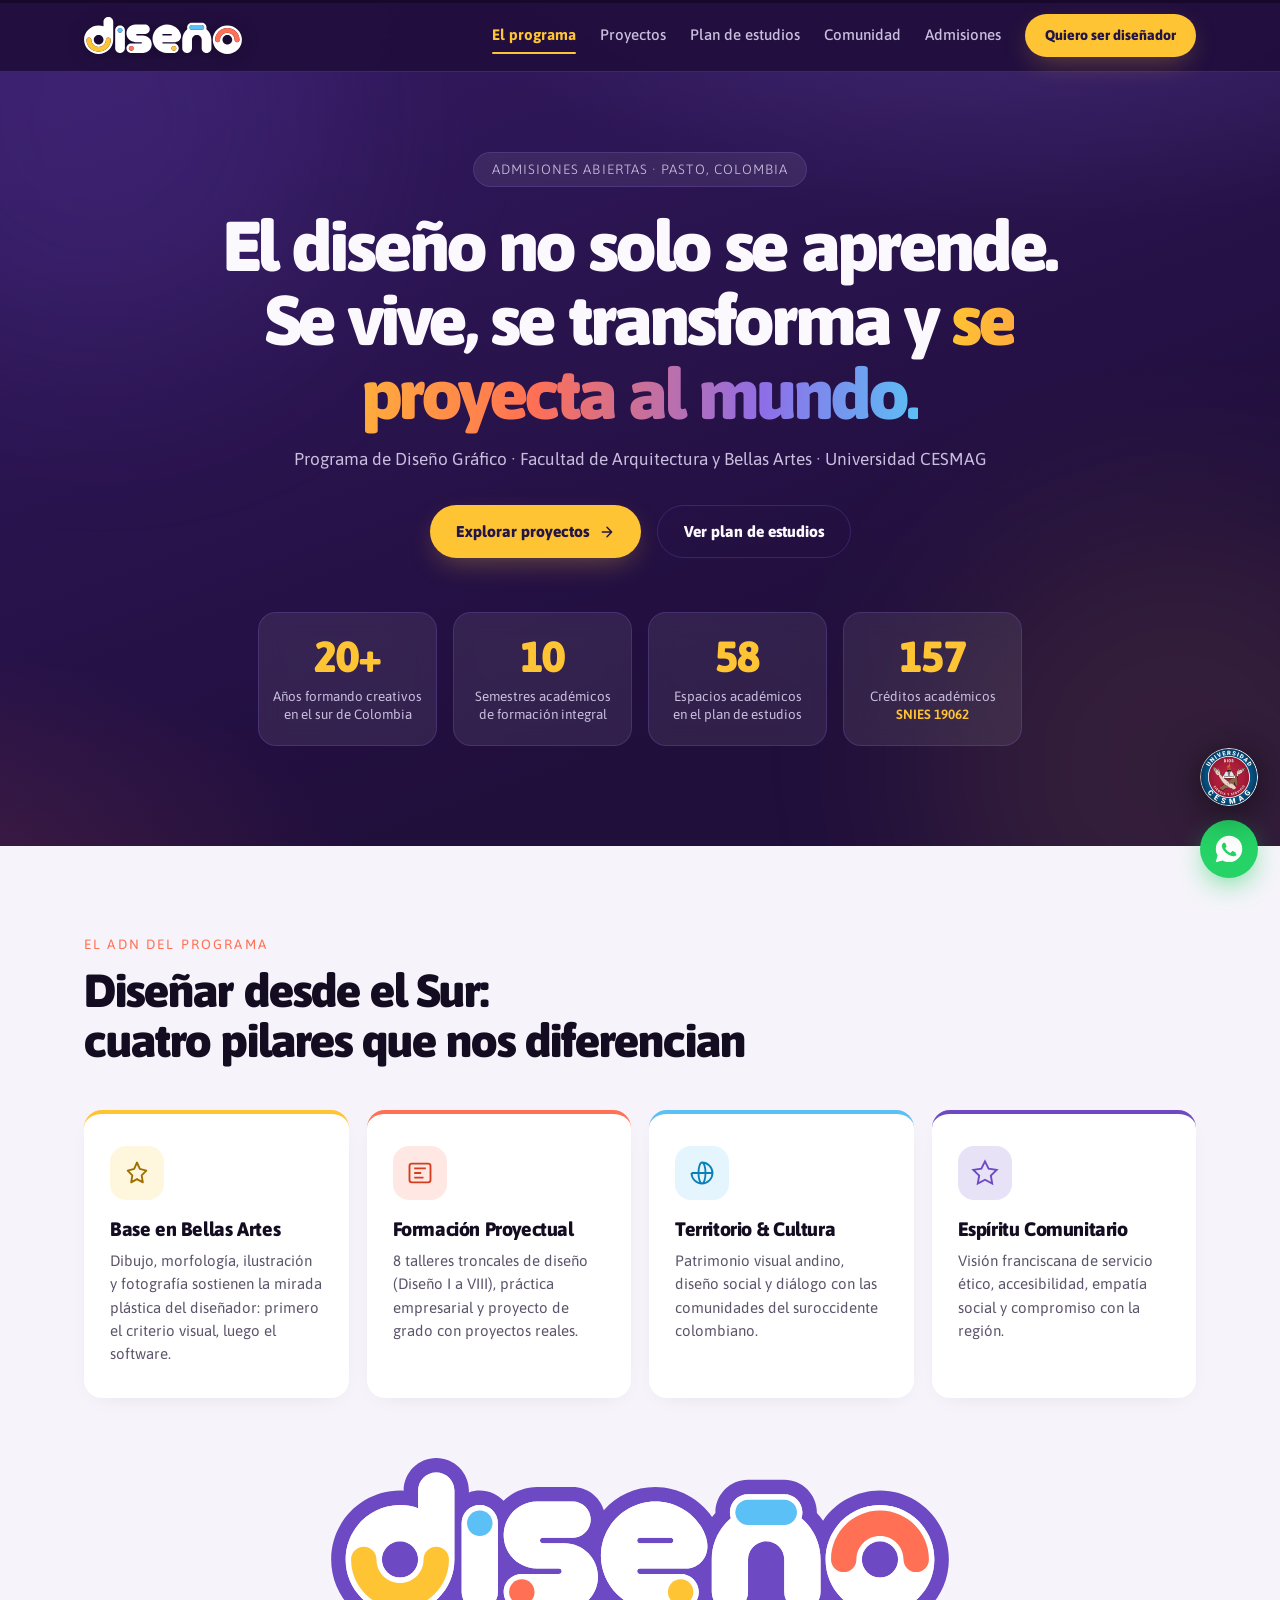
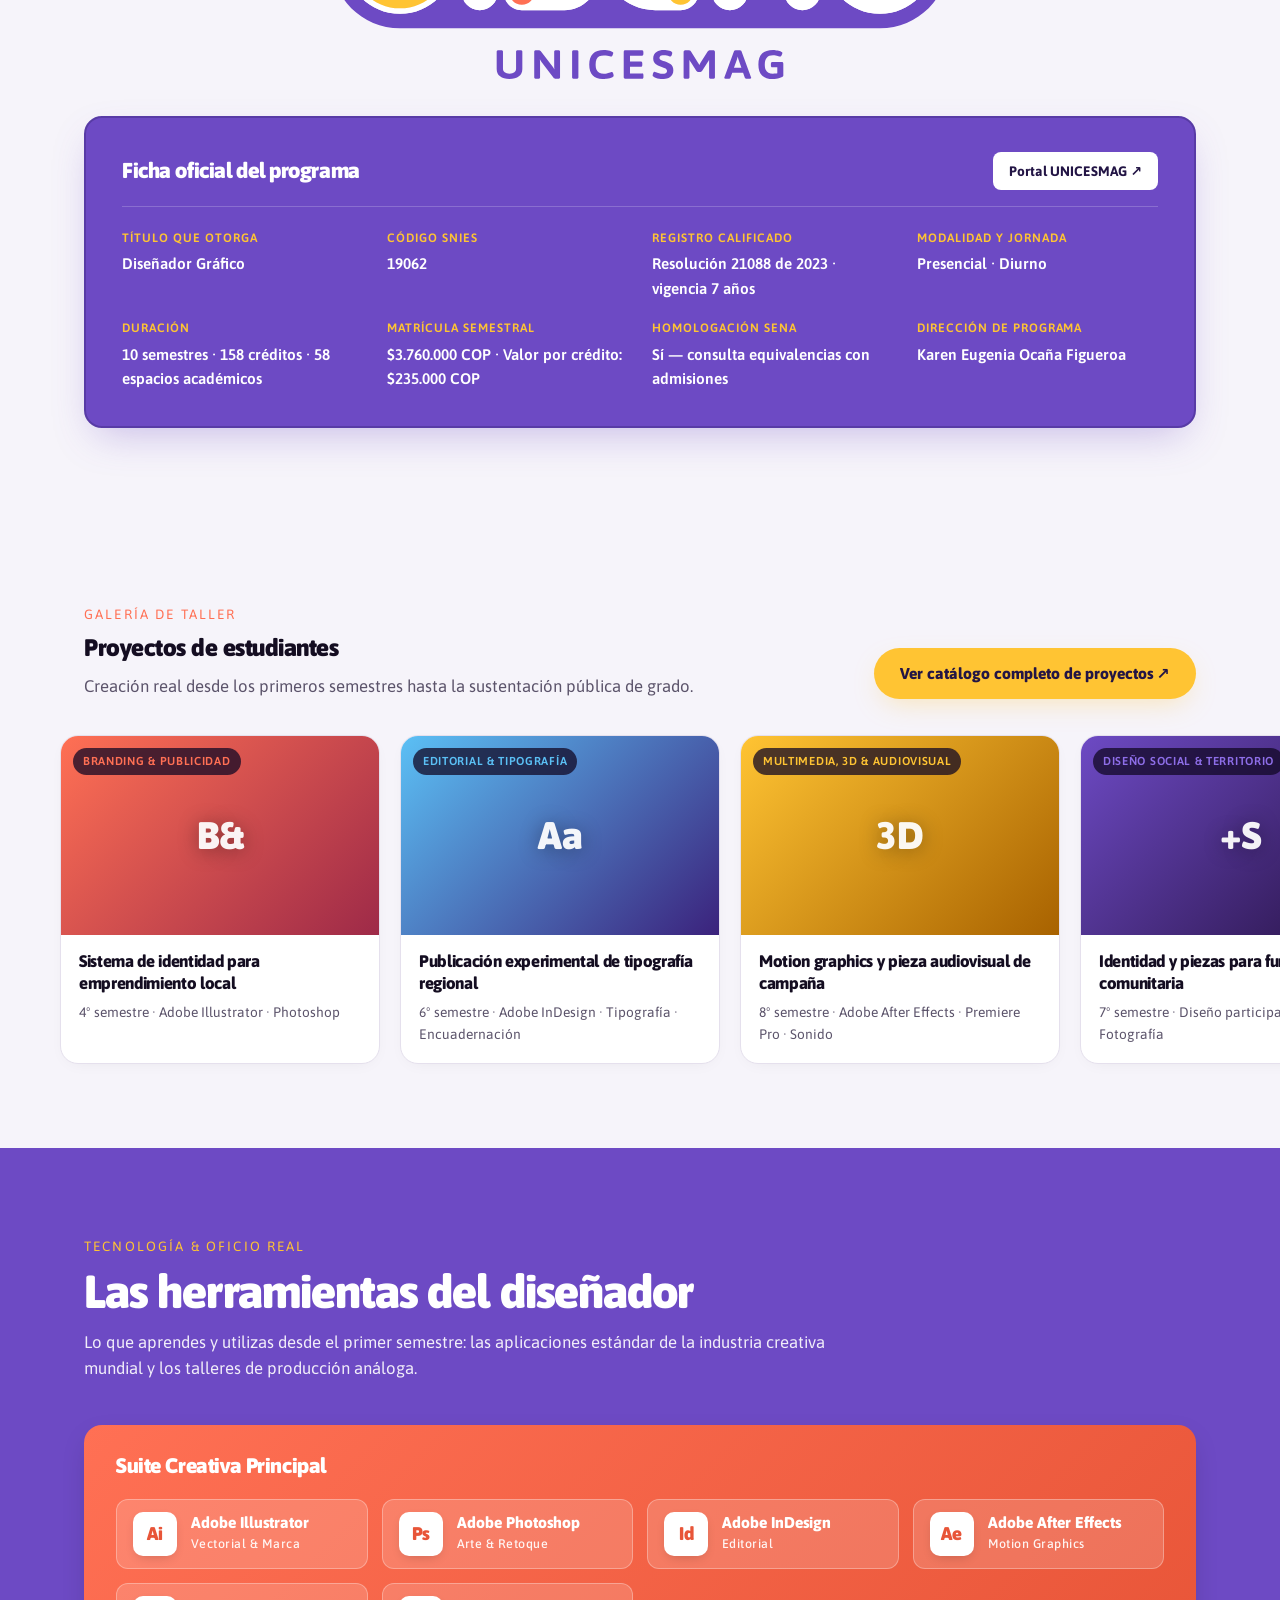
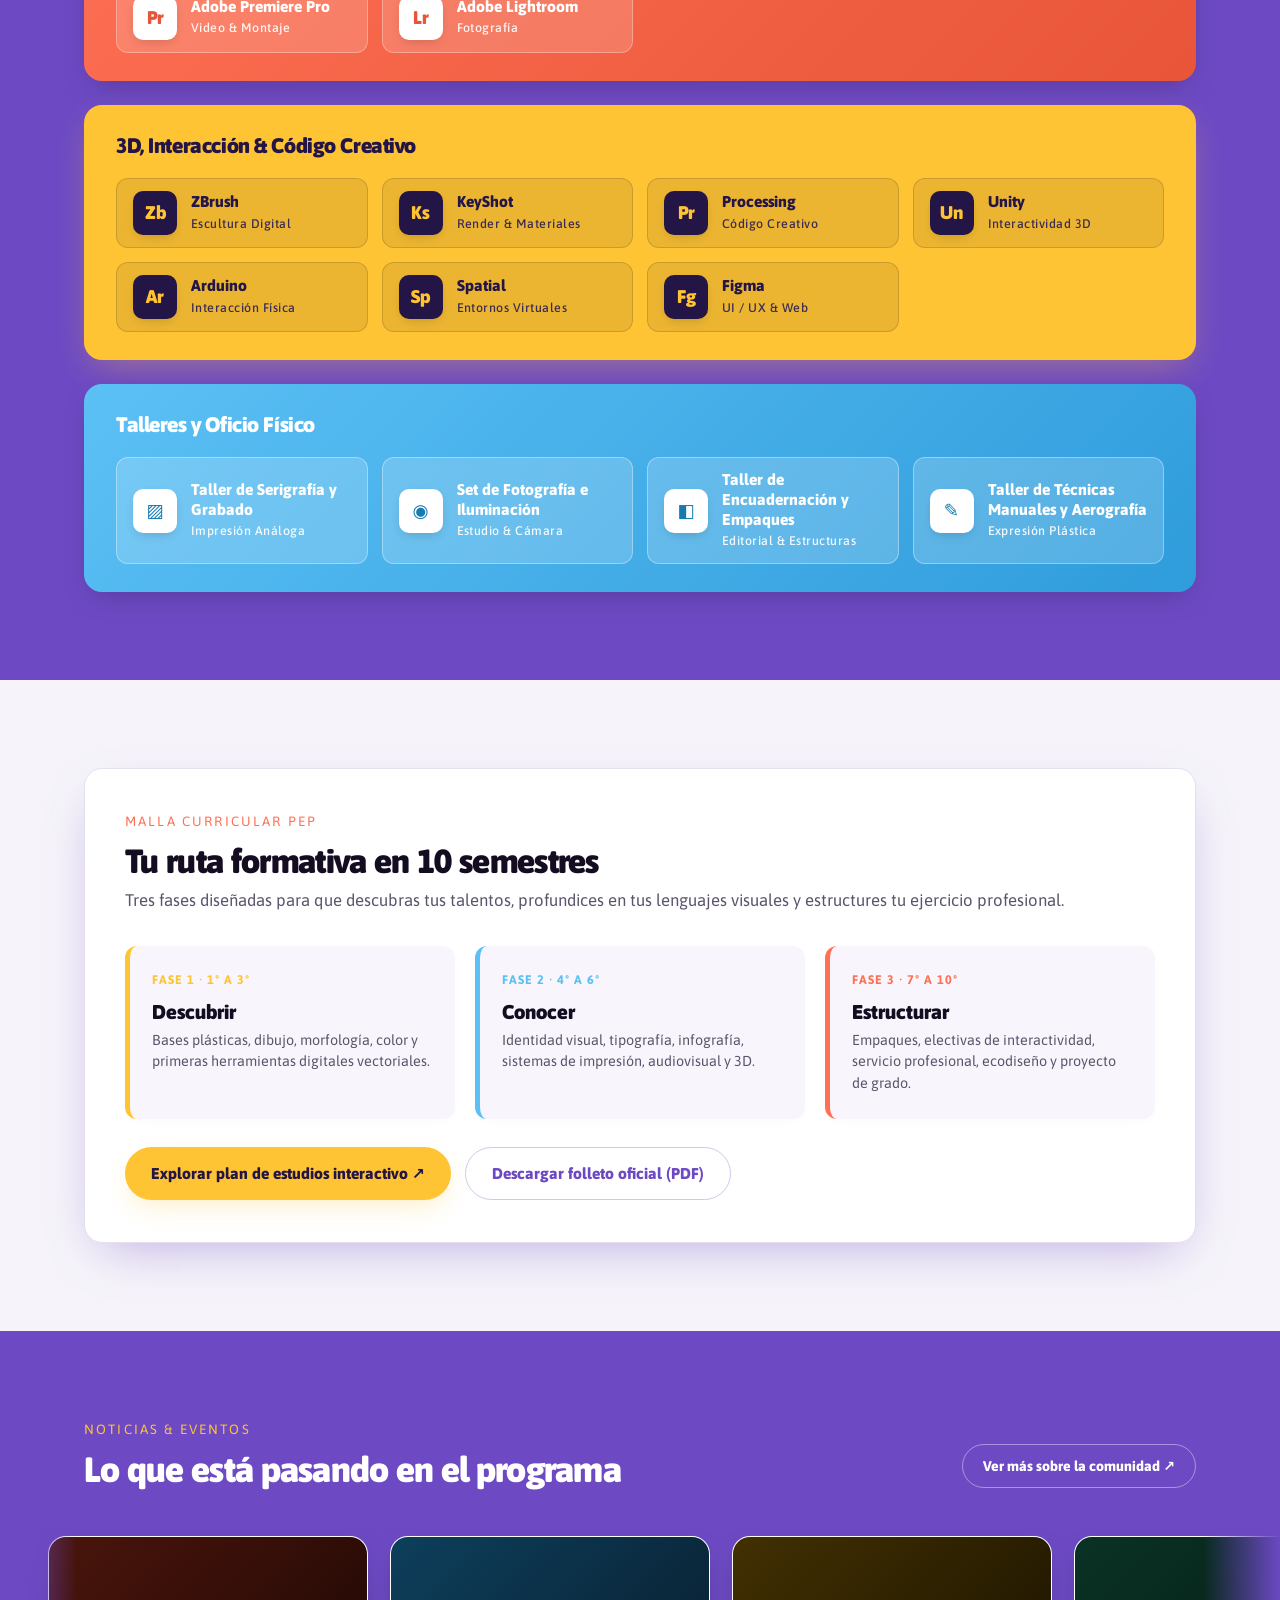
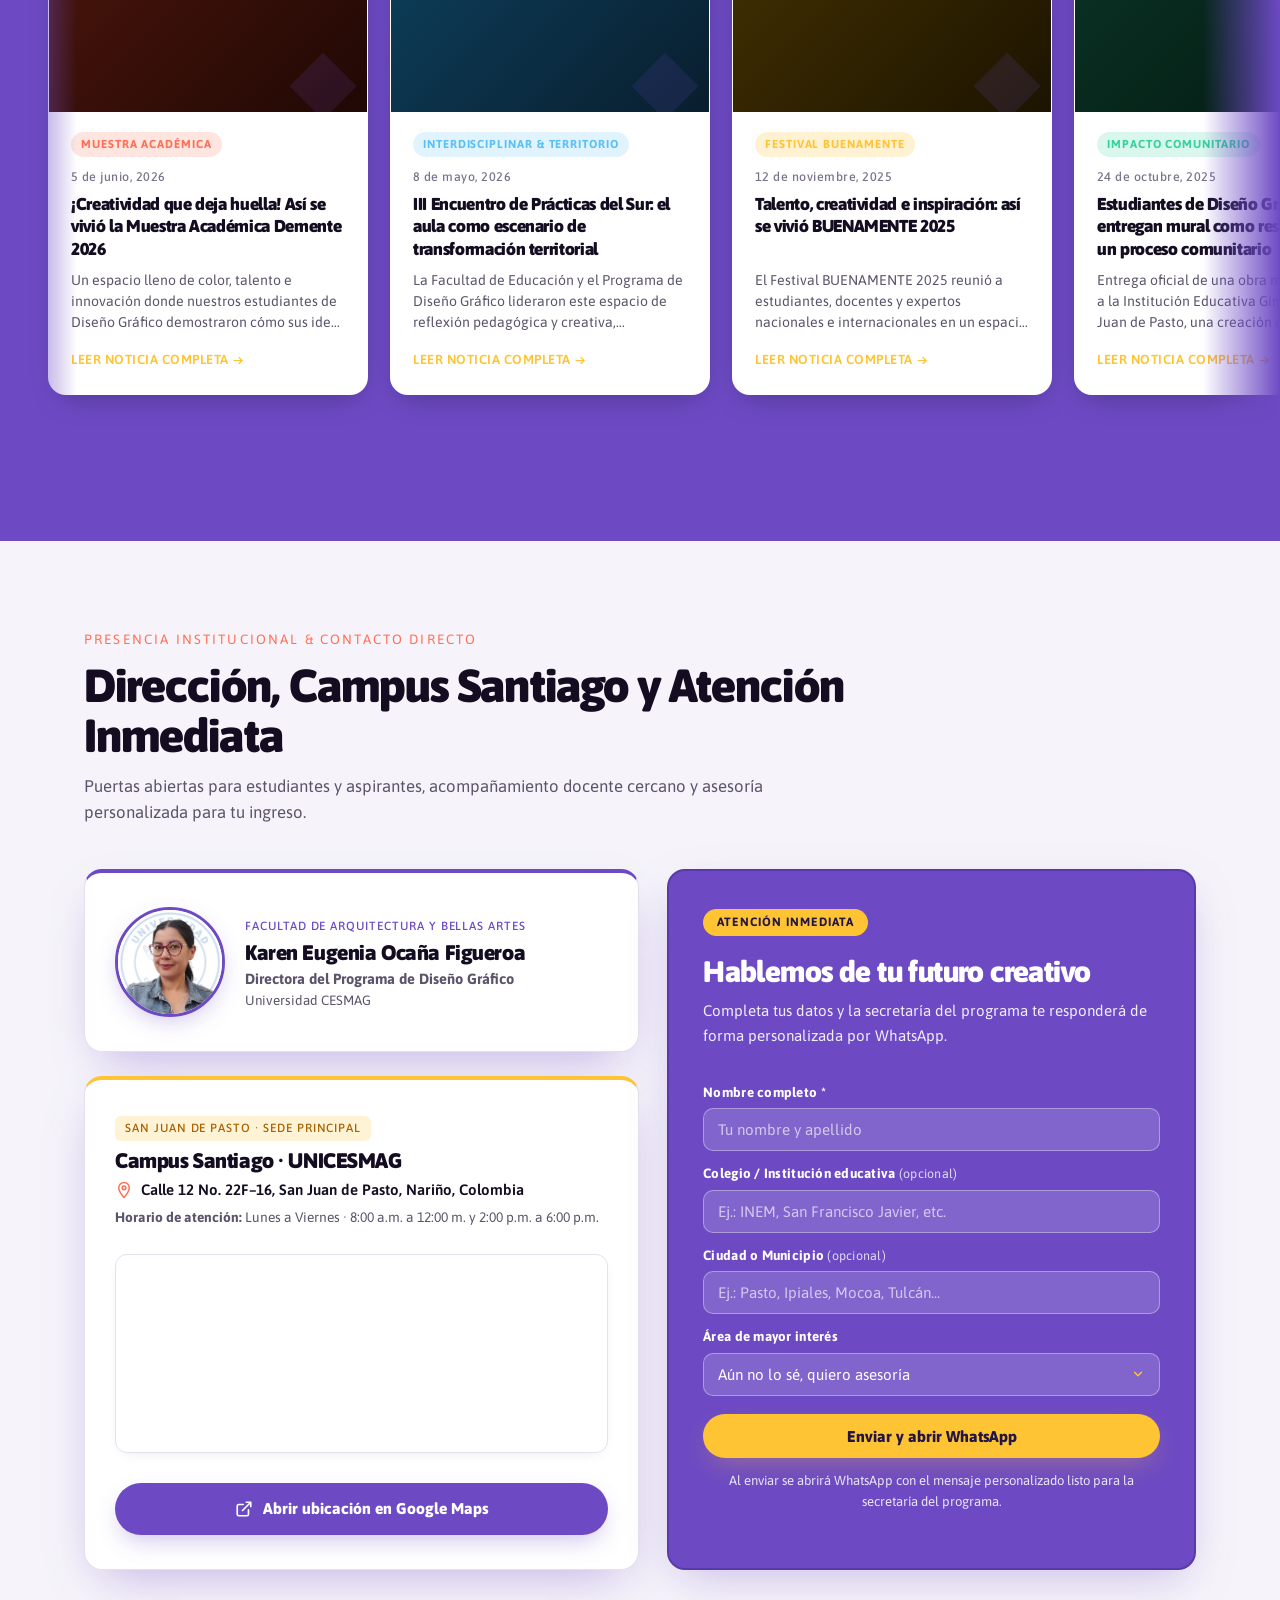
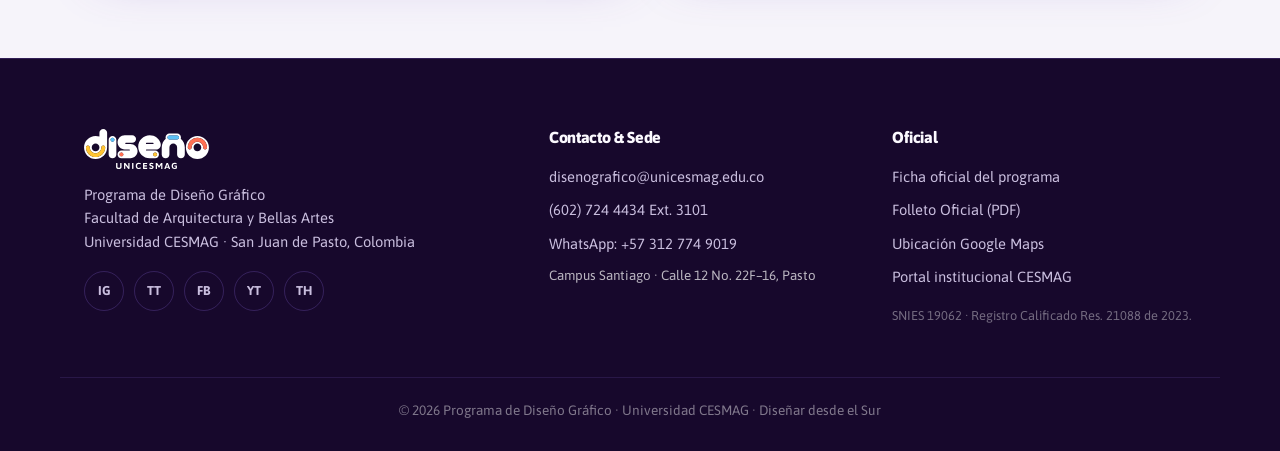
==== commit 8cb3a076: "feat: Implementar modales interactivos para proyectos y noticias en carruseles y reticulas sin redir" ====
--- a/index.html
+++ b/index.html
@@ -199,7 +199,7 @@
         <p class="kicker" style="color: var(--amarillo);">Noticias &amp; Eventos</p>
         <h2 style="color: var(--white);">Lo que está pasando en el programa</h2>
       </div>
-      <a href="comunidad.html" class="btn btn--ghost btn--sm" style="flex-shrink:0; color: var(--white); border-color: rgba(255,255,255,0.4);">Ver toda la comunidad ↗</a>
+      <a href="comunidad.html" class="btn btn--ghost btn--sm" style="flex-shrink:0; color: var(--white); border-color: rgba(255,255,255,0.4);">Ver más sobre la comunidad ↗</a>
     </div>
 
     <div class="news-carousel-wrap">
@@ -354,6 +354,42 @@
     </a>
   </aside>
 
+  <!-- Modal de Proyecto -->
+  <div class="modal" id="projectModal" role="dialog" aria-modal="true" aria-labelledby="modalTitle" hidden>
+    <div class="modal__backdrop" data-close></div>
+    <div class="modal__card">
+      <button class="modal__close" data-close aria-label="Cerrar">✕</button>
+      <div class="modal__cover" id="modalCover"></div>
+      <div class="modal__body">
+        <span class="modal__cat" id="modalCat"></span>
+        <h3 id="modalTitle"></h3>
+        <p id="modalDesc"></p>
+        <dl class="modal__meta" id="modalMeta"></dl>
+      </div>
+    </div>
+  </div>
+
+  <!-- Modal de Noticia -->
+  <div class="modal" id="newsModal" role="dialog" aria-modal="true" aria-labelledby="newsModalTitle" hidden>
+    <div class="modal__backdrop" data-close></div>
+    <div class="modal__card modal__card--news">
+      <button class="modal__close" data-close aria-label="Cerrar">✕</button>
+      <div class="modal__cover news-modal__cover" id="newsModalCover"></div>
+      <div class="modal__body">
+        <div class="news-modal__meta-top">
+          <span class="newsCard__tag" id="newsModalTag"></span>
+          <span class="newsCard__date" id="newsModalDate"></span>
+        </div>
+        <h3 id="newsModalTitle"></h3>
+        <p id="newsModalDesc" class="news-modal__desc"></p>
+        <div class="news-modal__footer">
+          <span class="news-modal__badge">Programa de Diseño Gráfico · UNICESMAG</span>
+          <button class="btn btn--primary btn--sm" data-close>Cerrar</button>
+        </div>
+      </div>
+    </div>
+  </div>
+
   <script src="js/data.js"></script>
   <script src="js/main.js"></script>
 </body>
--- a/css/styles.css
+++ b/css/styles.css
@@ -945,27 +945,297 @@
 .section--morado .section__sub { color: rgba(255, 255, 255, 0.92); }
 .section--morado .kicker { color: var(--amarillo); }
 
-/* ─────────────── Red de Egresados (Alumni) ─────────────── */
-.alumni { display: grid; grid-template-columns: repeat(3, 1fr); gap: 20px; }
-.alumCard {
-  background: rgba(255, 255, 255, 0.12); border: 1px solid rgba(255, 255, 255, 0.25);
-  border-radius: var(--radius); padding: 30px 24px; text-align: left;
+/* ─────────────── Noticias en Retícula (Comunidad) ─────────────── */
+.news-grid {
+  display: grid;
+  grid-template-columns: repeat(3, 1fr);
+  gap: 26px;
+  margin-top: 10px;
+}
+.newsCard {
+  background: var(--white);
+  border-radius: var(--radius);
+  border: 1.5px solid #e7e2ef;
+  overflow: hidden;
+  display: flex;
+  flex-direction: column;
+  box-shadow: 0 6px 20px -10px rgba(30, 30, 36, 0.1);
+  transition: transform .28s ease, box-shadow .28s ease;
+}
+.newsCard:hover {
+  transform: translateY(-6px);
+  box-shadow: 0 16px 36px -12px rgba(109, 74, 196, 0.22);
+}
+.newsCard__media {
+  width: 100%;
+  height: 190px;
+  background-size: cover;
+  background-position: center;
+  position: relative;
+  overflow: hidden;
+}
+.newsCard__media img {
+  width: 100%;
+  height: 100%;
+  object-fit: cover;
+  display: block;
+  transition: transform .4s ease;
+}
+.newsCard:hover .newsCard__media img {
+  transform: scale(1.04);
+}
+.newsCard__placeholder-cover {
+  width: 100%;
+  height: 100%;
+  display: flex;
+  align-items: center;
+  justify-content: center;
+  background: radial-gradient(circle, rgba(255,255,255,0.08) 0%, transparent 70%);
+}
+.newsCard__body {
+  padding: 22px 22px 26px;
+  display: flex;
+  flex-direction: column;
+  flex-grow: 1;
+}
+.newsCard__meta {
+  display: flex;
+  align-items: center;
+  justify-content: space-between;
+  gap: 10px;
+  margin-bottom: 12px;
+}
+.newsCard__tag {
+  font-family: var(--font-body);
+  font-size: .74rem;
+  font-weight: 700;
+  text-transform: uppercase;
+  letter-spacing: .06em;
+  padding: 3px 10px;
+  border-radius: 6px;
+}
+.newsCard__date {
+  font-family: var(--font-body);
+  font-size: .78rem;
+  color: var(--ink-soft);
+  font-weight: 600;
+}
+.newsCard__title {
+  font-size: 1.15rem;
+  font-weight: 800;
+  line-height: 1.35;
+  color: var(--ink);
+  margin-bottom: 10px;
+}
+.newsCard__desc {
+  font-size: .92rem;
+  color: var(--ink-soft);
+  line-height: 1.55;
+  font-weight: 400;
+}
+
+/* ─────────────── Métricas & Empleabilidad de Egresados ─────────────── */
+.metrics-grid {
+  display: grid;
+  grid-template-columns: repeat(4, 1fr);
+  gap: 18px;
+  margin-bottom: 40px;
+}
+.metric-card {
+  background: rgba(255, 255, 255, 0.1);
+  border: 1.5px solid rgba(255, 255, 255, 0.22);
+  border-radius: var(--radius);
+  padding: 26px 20px;
+  text-align: center;
   backdrop-filter: blur(10px);
   transition: transform .25s ease, background .25s ease;
 }
-.alumCard:hover {
+.metric-card:hover {
   transform: translateY(-4px);
-  background: rgba(255, 255, 255, 0.18);
-}
-.alumCard__badge {
-  display: inline-block; font-family: var(--font-body);
-  font-size: .75rem; font-weight: 700; letter-spacing: .08em; text-transform: uppercase;
-  background: var(--white); color: var(--morado-deep);
-  padding: 4px 12px; border-radius: 6px; margin-bottom: 14px;
-}
-.alumCard h3 { font-size: 1.18rem; color: var(--white); font-weight: 900; }
-.alumCard__role { font-family: var(--font-body); font-size: .84rem; color: var(--amarillo); font-weight: 700; margin-top: 4px; text-transform: uppercase; letter-spacing: .05em; }
-.alumCard__desc { font-size: .92rem; color: rgba(255, 255, 255, 0.92); margin-top: 10px; line-height: 1.55; font-weight: 400; }
+  background: rgba(255, 255, 255, 0.16);
+}
+.metric-card__icon {
+  color: var(--amarillo);
+  margin-bottom: 12px;
+  display: inline-flex;
+}
+.metric-card__cifra {
+  font-family: var(--font-brand);
+  font-size: 2.5rem;
+  font-weight: 900;
+  color: var(--white);
+  line-height: 1;
+  letter-spacing: -0.02em;
+}
+.metric-card__label {
+  font-family: var(--font-body);
+  font-size: .95rem;
+  font-weight: 700;
+  color: var(--amarillo);
+  margin: 8px 0 6px;
+  line-height: 1.3;
+}
+.metric-card__sub {
+  font-size: .84rem;
+  color: rgba(255, 255, 255, 0.82);
+  line-height: 1.4;
+  font-weight: 400;
+}
+
+/* ─────────────── Sectores de Desempeño ─────────────── */
+.alumni-sectors {
+  background: rgba(0, 0, 0, 0.22);
+  border: 1.5px solid rgba(255, 255, 255, 0.2);
+  border-radius: var(--radius);
+  padding: 32px 34px;
+  margin-bottom: 44px;
+}
+.alumni-sectors__head h3 {
+  font-size: 1.35rem;
+  font-weight: 800;
+  color: var(--white);
+  margin-bottom: 6px;
+}
+.alumni-sectors__head p {
+  font-size: .92rem;
+  color: rgba(255, 255, 255, 0.85);
+  margin-bottom: 24px;
+}
+.alumni-sectors__bars {
+  display: grid;
+  grid-template-columns: repeat(2, 1fr);
+  gap: 16px 36px;
+}
+.sector-bar-item__info {
+  display: flex;
+  justify-content: space-between;
+  align-items: center;
+  margin-bottom: 6px;
+}
+.sector-bar-item__name {
+  font-size: .92rem;
+  font-weight: 600;
+  color: var(--white);
+}
+.sector-bar-item__pct {
+  font-family: var(--font-brand);
+  font-size: .95rem;
+  font-weight: 800;
+  color: var(--amarillo);
+}
+.sector-bar-item__track {
+  width: 100%;
+  height: 8px;
+  background: rgba(255, 255, 255, 0.15);
+  border-radius: 999px;
+  overflow: hidden;
+}
+.sector-bar-item__fill {
+  height: 100%;
+  border-radius: 999px;
+  transition: width 1s ease-out;
+}
+
+/* ─────────────── Egresados Destacados (Casos de Éxito) ─────────────── */
+.alumni-featured-head {
+  margin-bottom: 22px;
+}
+.egresados-grid {
+  display: grid;
+  grid-template-columns: repeat(3, 1fr);
+  gap: 22px;
+}
+.egresado-card {
+  background: rgba(255, 255, 255, 0.1);
+  border: 1.5px solid rgba(255, 255, 255, 0.2);
+  border-radius: var(--radius);
+  padding: 26px 24px;
+  display: flex;
+  flex-direction: column;
+  backdrop-filter: blur(10px);
+  transition: transform .25s ease, background .25s ease;
+}
+.egresado-card:hover {
+  transform: translateY(-5px);
+  background: rgba(255, 255, 255, 0.16);
+}
+.egresado-card__header {
+  display: flex;
+  align-items: center;
+  gap: 16px;
+  margin-bottom: 16px;
+}
+.egresado-card__avatar-wrap {
+  width: 60px;
+  height: 60px;
+  border-radius: 50%;
+  overflow: hidden;
+  border: 2px solid var(--amarillo);
+  flex-shrink: 0;
+  background: rgba(255, 255, 255, 0.15);
+}
+.egresado-card__avatar {
+  width: 100%;
+  height: 100%;
+  object-fit: cover;
+  display: block;
+}
+.egresado-card__fallback-avatar {
+  width: 100%;
+  height: 100%;
+  display: flex;
+  align-items: center;
+  justify-content: center;
+  font-family: var(--font-brand);
+  font-size: 1.25rem;
+  font-weight: 900;
+  color: var(--amarillo);
+  background: rgba(255, 196, 51, 0.15);
+}
+.egresado-card__titles h4 {
+  font-size: 1.12rem;
+  font-weight: 800;
+  color: var(--white);
+  line-height: 1.2;
+}
+.egresado-card__cohorte {
+  display: block;
+  font-size: .78rem;
+  color: rgba(255, 255, 255, 0.75);
+  font-weight: 600;
+  margin-top: 2px;
+}
+.egresado-card__empresa {
+  display: inline-block;
+  font-family: var(--font-body);
+  font-size: .82rem;
+  color: var(--amarillo);
+  font-weight: 700;
+  margin-top: 3px;
+}
+.egresado-card__body {
+  flex-grow: 1;
+}
+.egresado-card__rol {
+  font-size: .88rem;
+  color: var(--azul);
+  margin-bottom: 8px;
+}
+.egresado-card__desc {
+  font-size: .9rem;
+  color: rgba(255, 255, 255, 0.9);
+  line-height: 1.55;
+  font-weight: 400;
+}
+.egresado-card__distincion {
+  margin-top: 16px;
+  padding-top: 12px;
+  border-top: 1px dashed rgba(255, 255, 255, 0.2);
+  font-size: .82rem;
+  color: var(--amarillo);
+  font-weight: 600;
+  line-height: 1.35;
+}
 
 .alumni-callout {
   margin-top: 48px; background: rgba(0, 0, 0, 0.2);
@@ -974,6 +1244,19 @@
 }
 .alumni-callout h3 { font-size: 1.25rem; font-weight: 900; color: var(--white); }
 .alumni-callout p { font-size: .92rem; color: rgba(255, 255, 255, 0.9); margin-top: 4px; font-weight: 400; }
+
+@media (max-width: 1024px) {
+  .news-grid { grid-template-columns: repeat(2, 1fr); }
+  .metrics-grid { grid-template-columns: repeat(2, 1fr); }
+  .egresados-grid { grid-template-columns: repeat(2, 1fr); }
+  .alumni-sectors__bars { grid-template-columns: 1fr; }
+}
+
+@media (max-width: 680px) {
+  .news-grid { grid-template-columns: 1fr; }
+  .metrics-grid { grid-template-columns: 1fr; }
+  .egresados-grid { grid-template-columns: 1fr; }
+}
 
 /* ─────────────── Perfiles y Campos de Acción ─────────────── */
 .perfiles-grid {
@@ -1296,6 +1579,68 @@
   text-transform: uppercase; color: rgba(255,255,255,.5);
 }
 .modal__meta dd { font-size: .95rem; margin-top: 2px; font-weight: 600; }
+
+/* ─────────────── Modal de Noticias ─────────────── */
+.modal__card--news {
+  width: min(760px, 100%);
+  background: #180e2b;
+  border: 1px solid rgba(255, 255, 255, 0.18);
+}
+.news-modal__cover {
+  height: 240px;
+  aspect-ratio: auto;
+  background-size: cover;
+  background-position: center;
+  position: relative;
+  overflow: hidden;
+  display: flex;
+  align-items: center;
+  justify-content: center;
+}
+.news-modal__cover img {
+  width: 100%;
+  height: 100%;
+  object-fit: cover;
+}
+.news-modal__meta-top {
+  display: flex;
+  align-items: center;
+  justify-content: space-between;
+  gap: 12px;
+  margin-bottom: 16px;
+}
+.news-modal__meta-top .newsCard__date {
+  color: rgba(255, 255, 255, 0.7);
+}
+.news-modal__desc {
+  color: rgba(255, 255, 255, 0.92);
+  font-size: 1.02rem;
+  line-height: 1.7;
+  margin-top: 12px;
+  font-weight: 400;
+}
+.news-modal__footer {
+  display: flex;
+  justify-content: space-between;
+  align-items: center;
+  gap: 16px;
+  margin-top: 28px;
+  padding-top: 20px;
+  border-top: 1px solid rgba(255, 255, 255, 0.12);
+  flex-wrap: wrap;
+}
+.news-modal__badge {
+  font-family: var(--font-body);
+  font-size: .82rem;
+  font-weight: 600;
+  color: var(--amarillo);
+  letter-spacing: .02em;
+}
+
+/* Interacción de tarjetas para abrir modal */
+.tape-card, .news-card, .newsCard {
+  cursor: pointer;
+}
 
 /* ═══════════════════════════════════════════════════════════════
    DIRECCIÓN DEL PROGRAMA & UBICACIÓN CAMPUS SANTIAGO
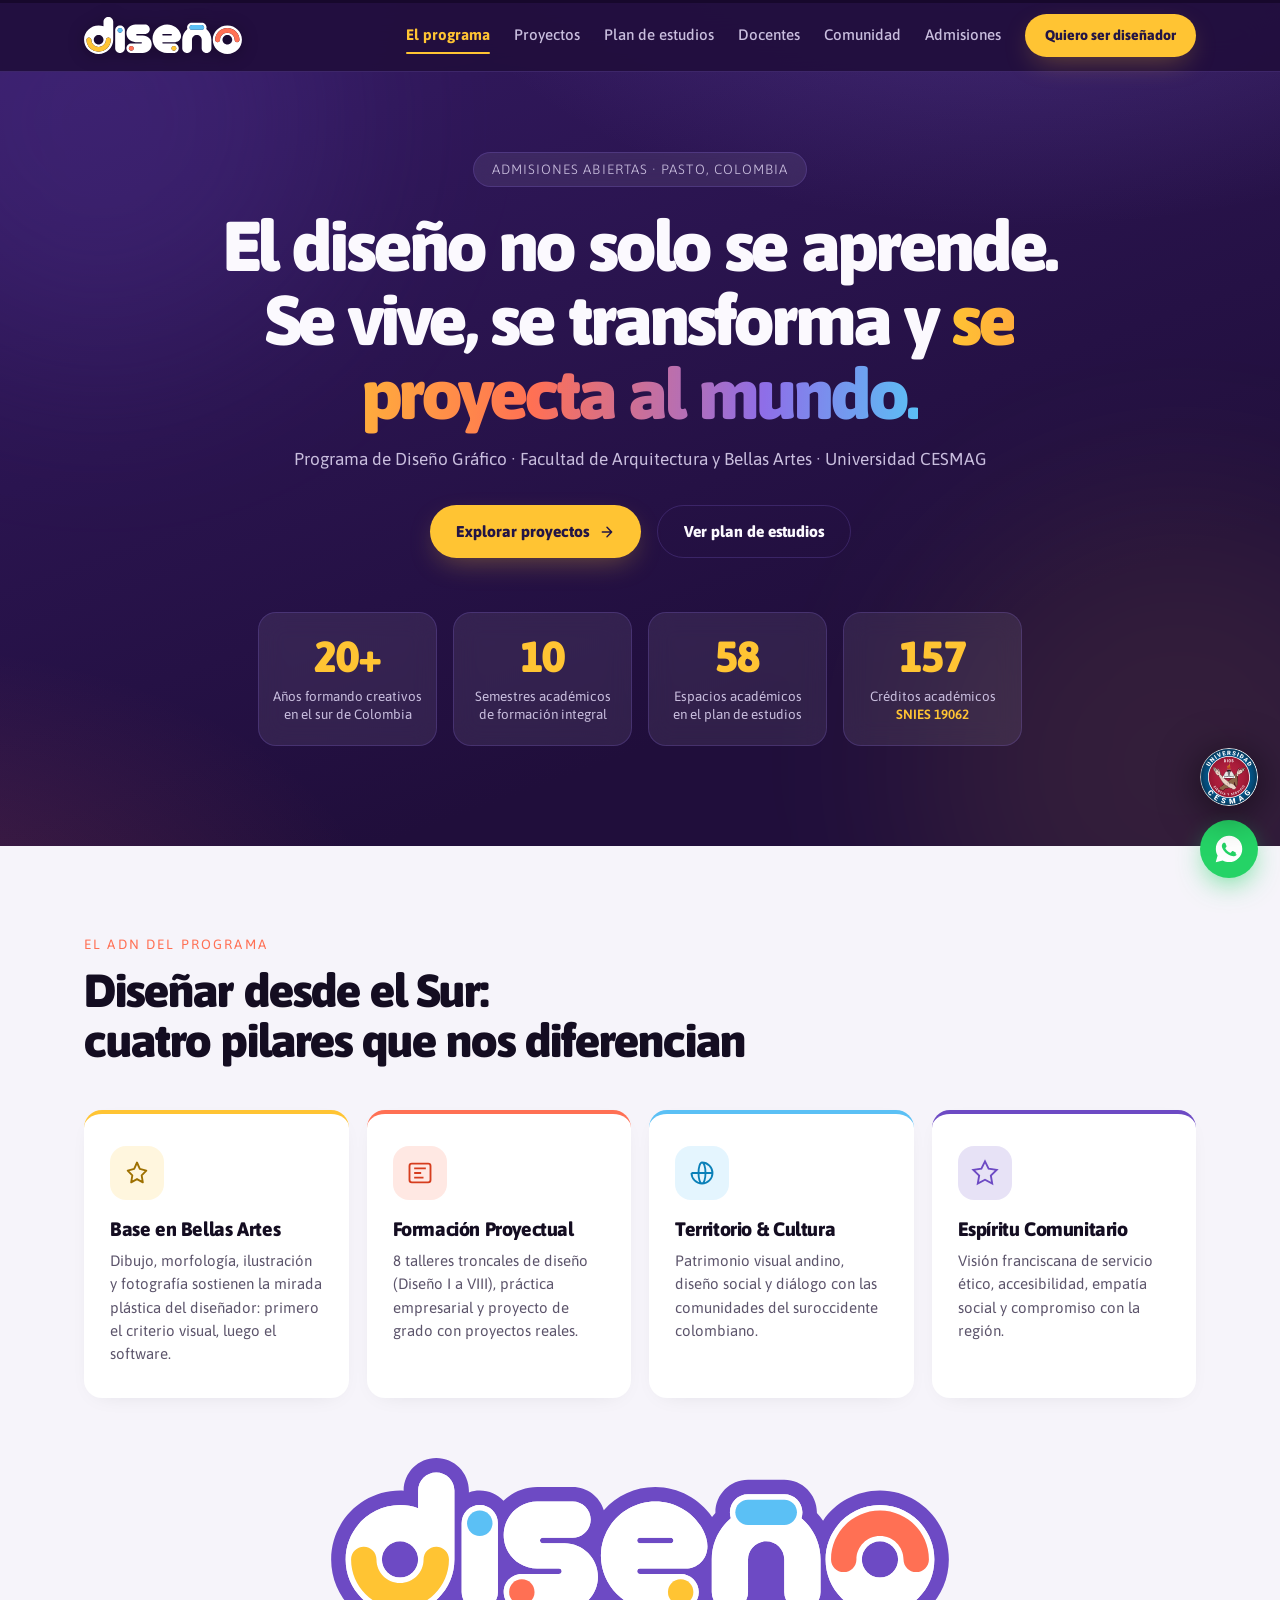
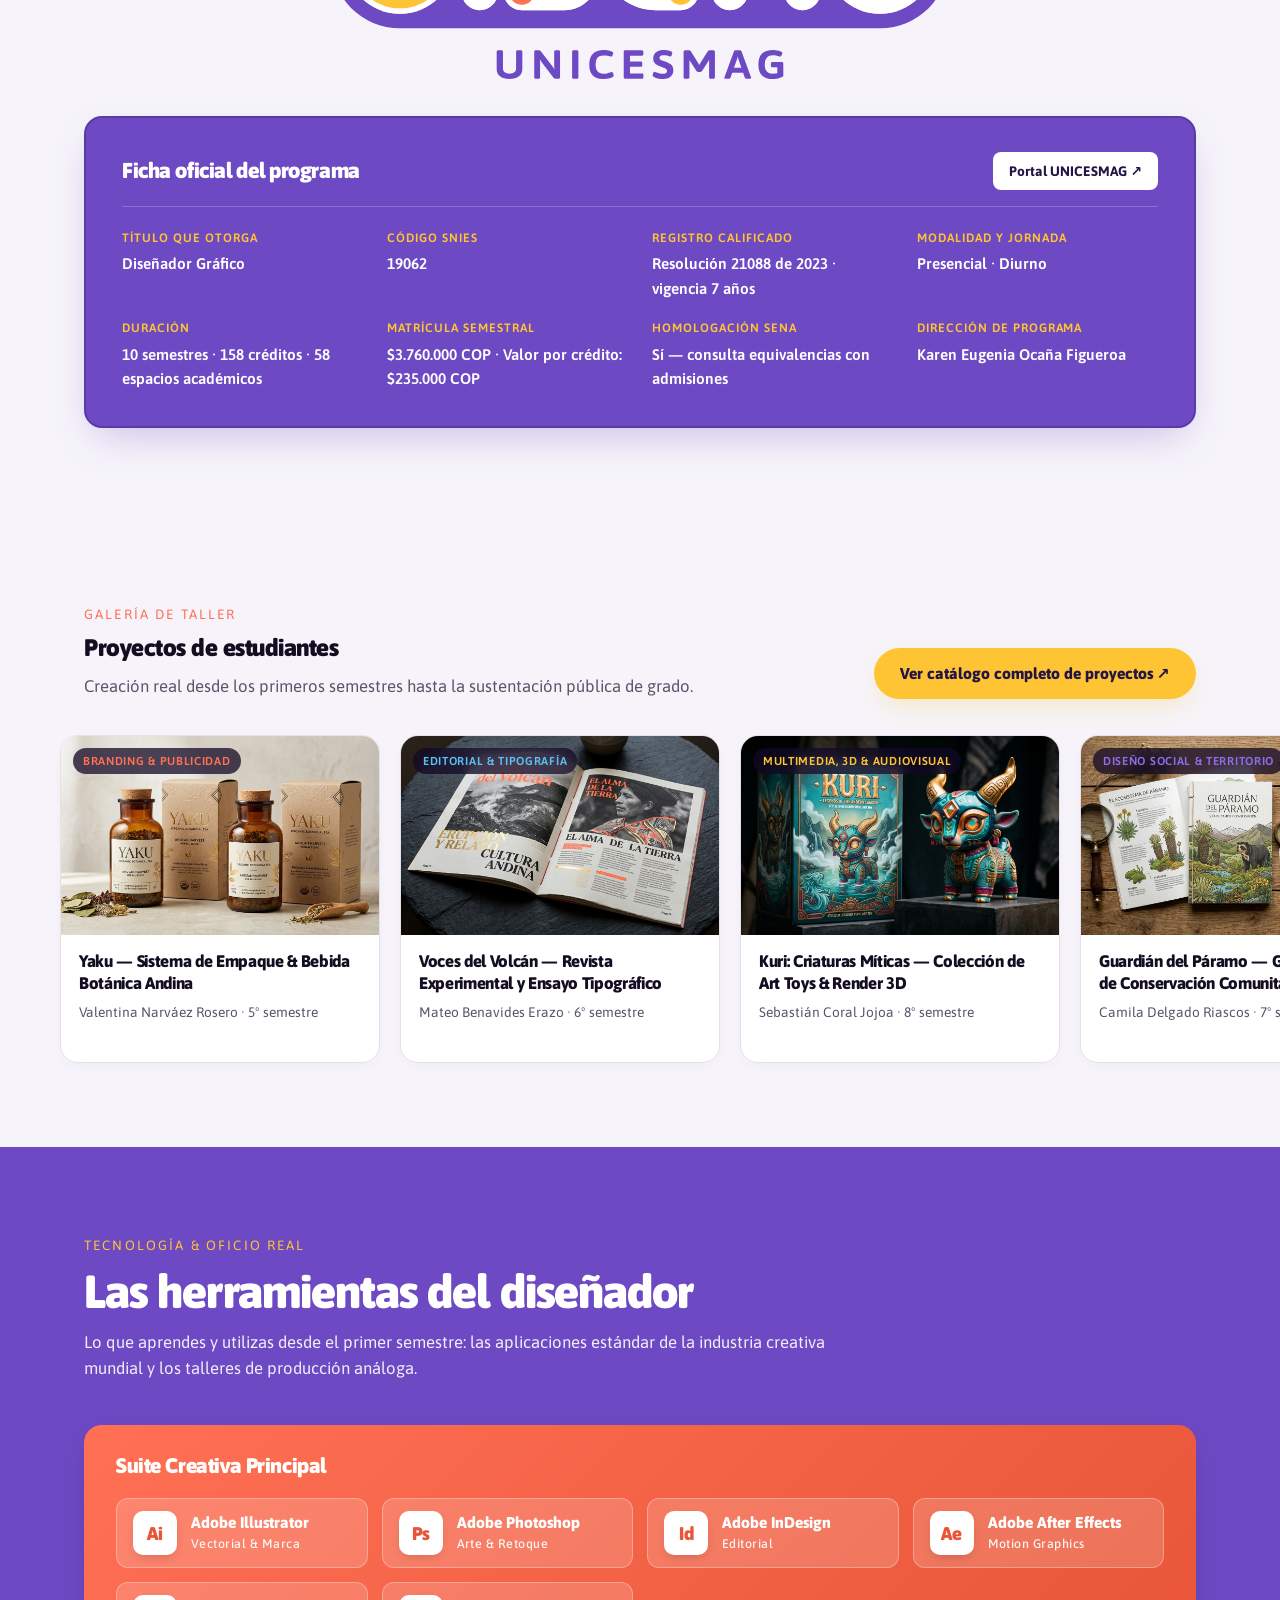
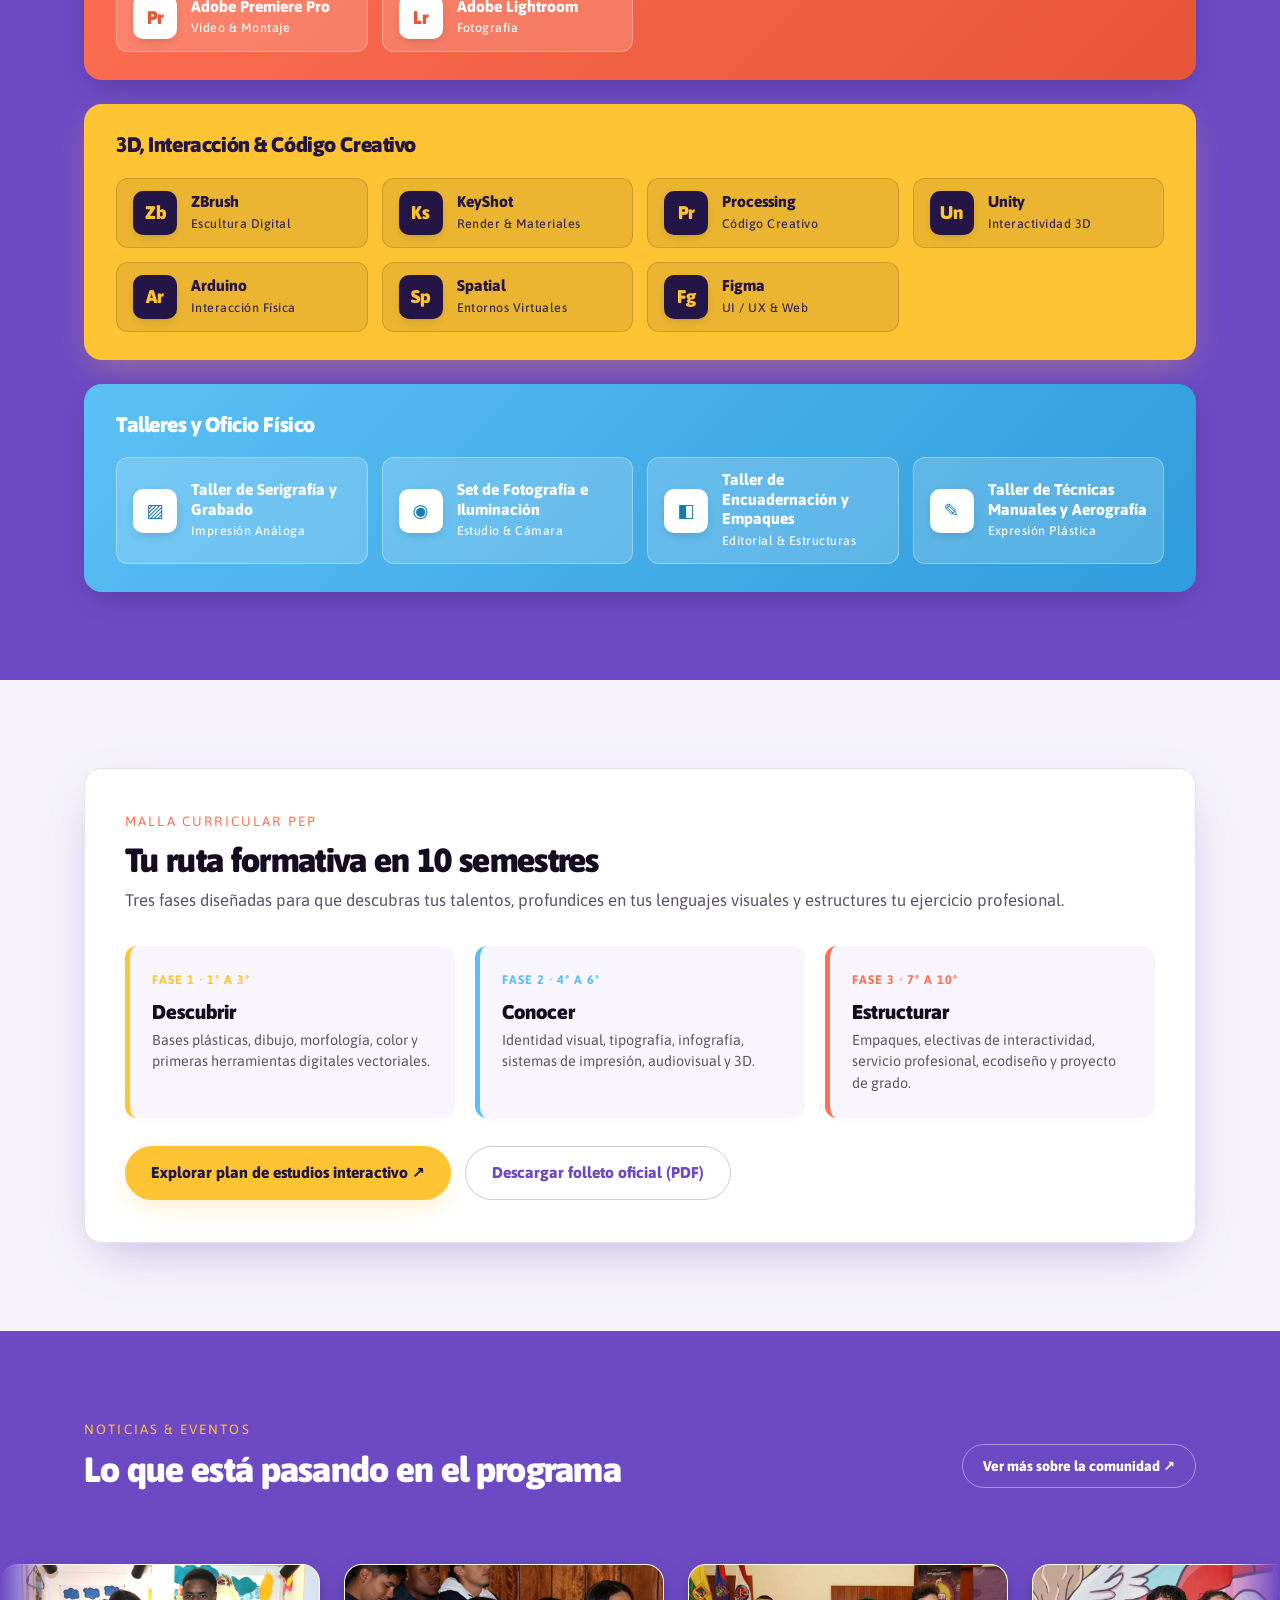
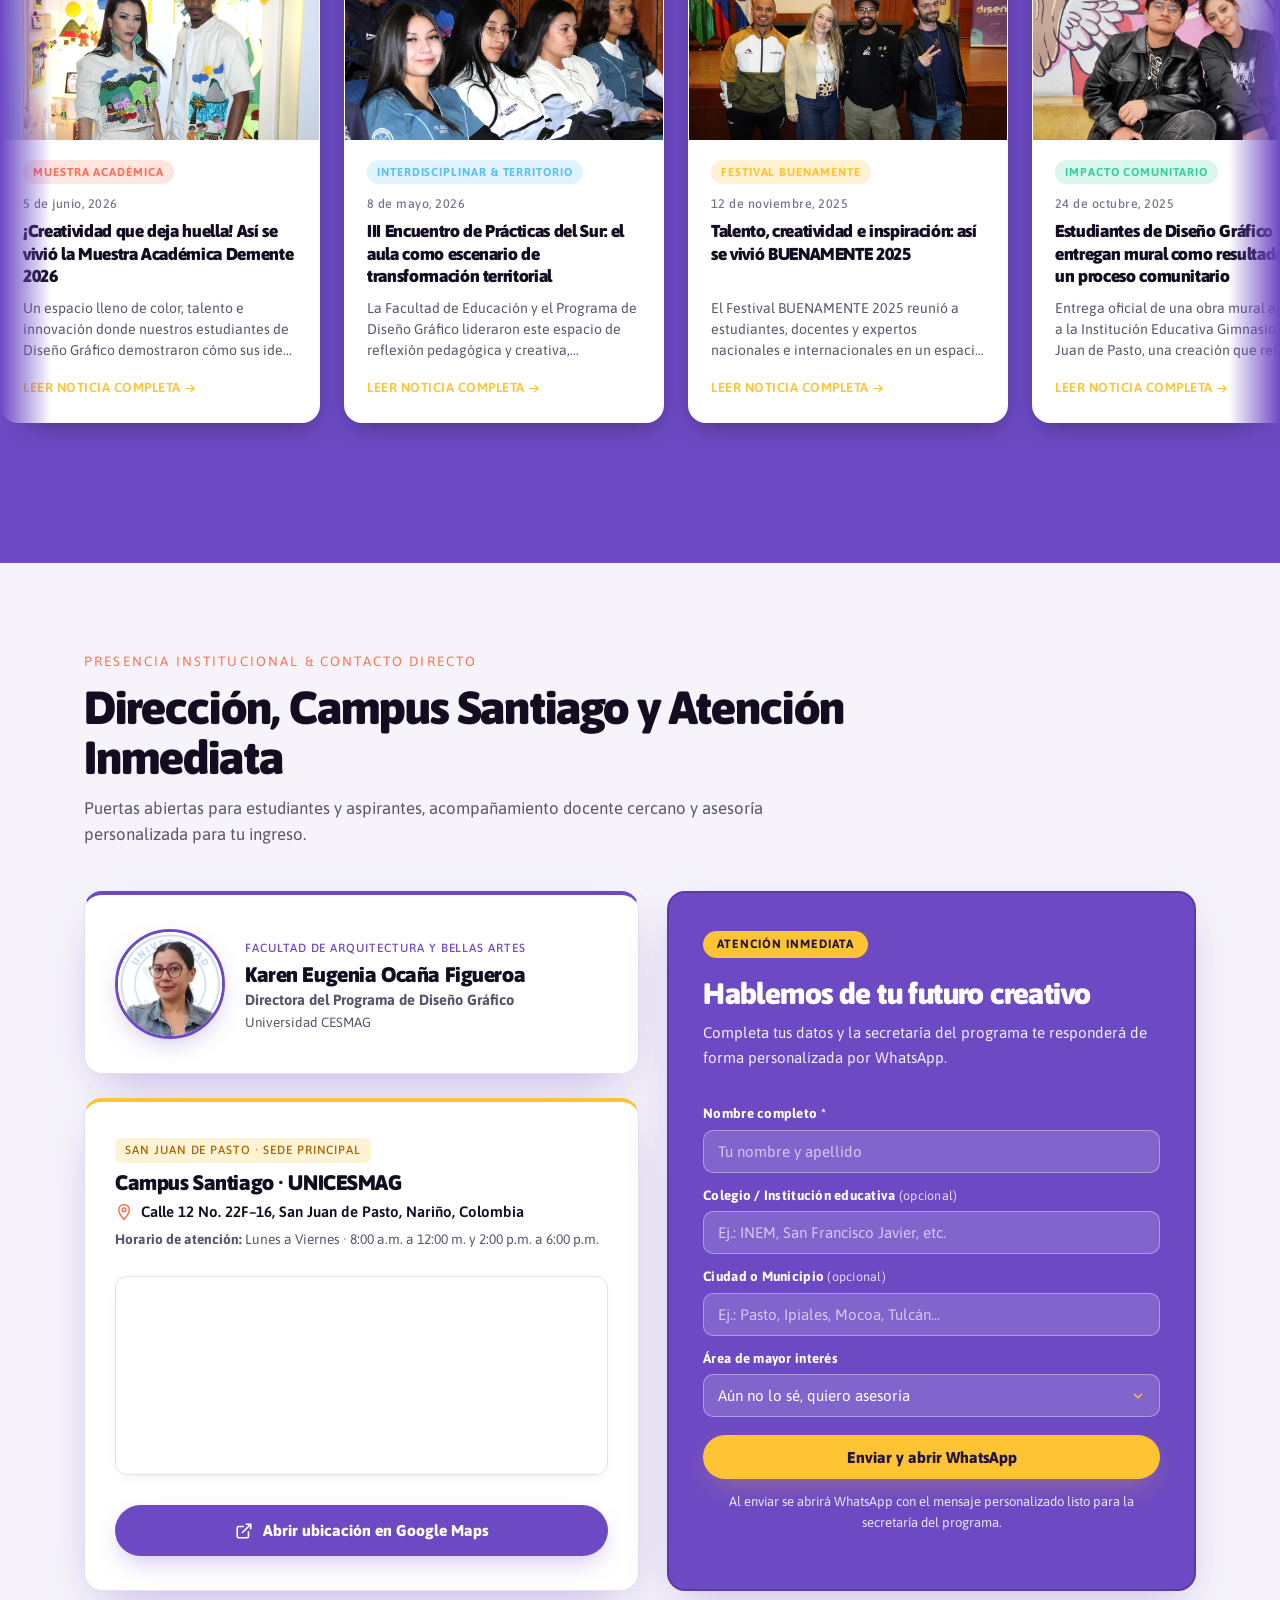
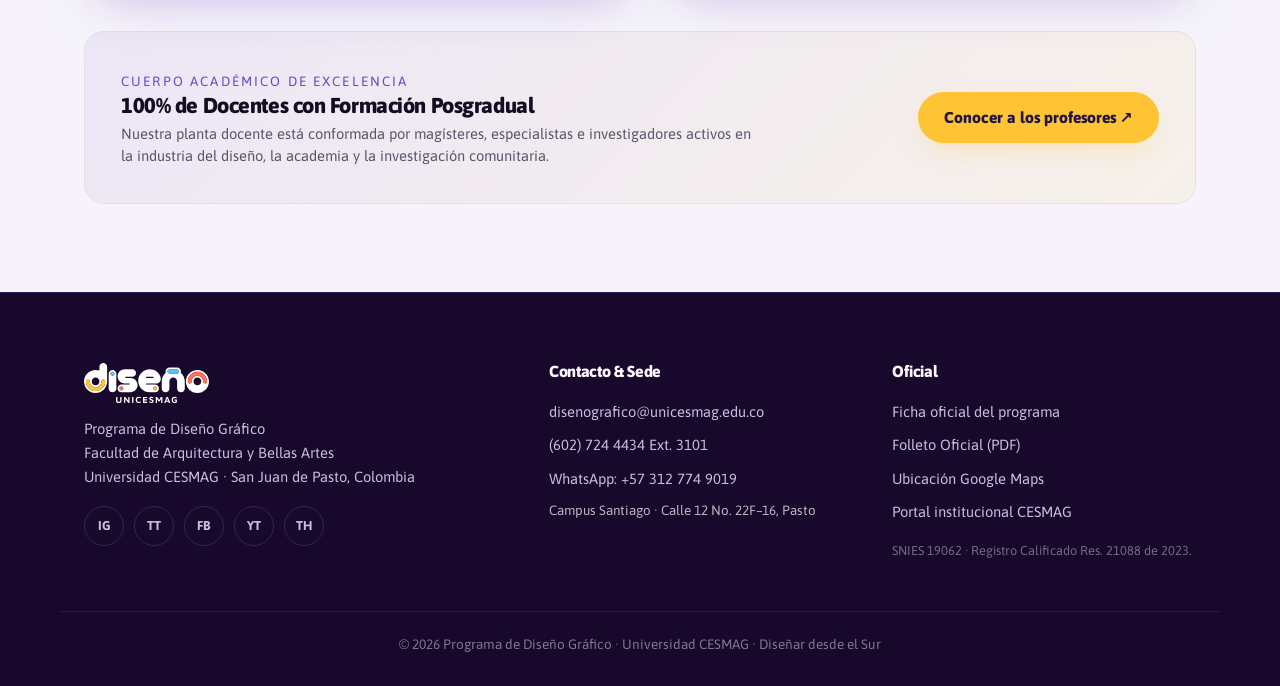
==== commit 5f99a357: "feat: Crear pagina de profesorado docentes.html, navegacion global y teaser en home" ====
--- a/index.html
+++ b/index.html
@@ -30,6 +30,7 @@
         <a href="index.html" class="nav-link is-active-page">El programa</a>
         <a href="proyectos.html" class="nav-link">Proyectos</a>
         <a href="plan-de-estudios.html" class="nav-link">Plan de estudios</a>
+        <a href="docentes.html" class="nav-link">Docentes</a>
         <a href="comunidad.html" class="nav-link">Comunidad</a>
         <a href="admisiones.html" class="nav-link">Admisiones</a>
         <a href="admisiones.html" class="btn btn--primary btn--sm">Quiero ser diseñador</a>
@@ -304,6 +305,16 @@
           </article>
         </div>
       </div>
+
+      <!-- Banner Teaser Docentes -->
+      <div class="docentes-teaser-box reveal">
+        <div class="docentes-teaser-box__content">
+          <span class="kicker" style="color: var(--morado);">Cuerpo Académico de Excelencia</span>
+          <h3>100% de Docentes con Formación Posgradual</h3>
+          <p>Nuestra planta docente está conformada por magísteres, especialistas e investigadores activos en la industria del diseño, la academia y la investigación comunitaria.</p>
+        </div>
+        <a href="docentes.html" class="btn btn--primary">Conocer a los profesores ↗</a>
+      </div>
     </div>
   </section>
 
--- a/css/styles.css
+++ b/css/styles.css
@@ -1746,25 +1746,32 @@
 .news-carousel-wrap {
   width: 100%;
   overflow: hidden;
-  padding-bottom: 50px;
-  -webkit-mask-image: linear-gradient(90deg, transparent 0%, #000 6%, #000 94%, transparent 100%);
-  mask-image: linear-gradient(90deg, transparent 0%, #000 6%, #000 94%, transparent 100%);
+  padding: 36px 0 52px;
+  position: relative;
+  -webkit-mask-image: linear-gradient(90deg, transparent 0%, #000 4%, #000 96%, transparent 100%);
+  mask-image: linear-gradient(90deg, transparent 0%, #000 4%, #000 96%, transparent 100%);
 }
 .news-track {
   display: flex;
-  gap: 22px;
+  gap: 24px;
   width: max-content;
-  padding: 8px 48px 8px;
-  animation: newsScroll 38s linear infinite;
+  animation: newsScroll 60s linear infinite;
   cursor: grab;
   user-select: none;
+  will-change: transform;
 }
 .news-track:active { cursor: grabbing; }
 .news-track:hover { animation-play-state: paused; }
 
+.news-track__group {
+  display: flex;
+  gap: 24px;
+  flex-shrink: 0;
+}
+
 @keyframes newsScroll {
   0%   { transform: translateX(0); }
-  100% { transform: translateX(-50%); }
+  100% { transform: translateX(calc(-50% - 12px)); }
 }
 
 /* Tarjeta individual */
@@ -1773,17 +1780,19 @@
   width: 320px;
   border-radius: var(--radius);
   overflow: hidden;
-  border: 1px solid rgba(255, 255, 255, 0.25);
+  border: 1px solid rgba(255, 255, 255, 0.2);
   display: flex; flex-direction: column;
-  transition: transform .3s ease, box-shadow .3s ease;
+  transition: transform .28s cubic-bezier(0.2, 0, 0, 1), box-shadow .28s ease, border-color .28s ease;
   text-decoration: none; color: inherit;
   position: relative;
   background: var(--white);
-  box-shadow: 0 10px 30px -10px rgba(0,0,0,.3);
+  box-shadow: 0 8px 24px -6px rgba(0,0,0,.35);
+  cursor: pointer;
 }
 .news-card:hover {
-  transform: translateY(-6px) scale(1.015);
-  box-shadow: 0 18px 48px -12px rgba(0,0,0,.45);
+  transform: translateY(-10px);
+  border-color: rgba(255, 196, 51, 0.45);
+  box-shadow: 0 24px 50px -10px rgba(0, 0, 0, 0.65), 0 0 0 1px rgba(255, 196, 51, 0.25);
 }
 .news-card__cover {
   height: 175px;
@@ -1838,6 +1847,553 @@
 /* ─────────────── Animaciones de aparición ─────────────── */
 .reveal { opacity: 0; transform: translateY(26px); transition: opacity .7s ease, transform .7s ease; }
 .reveal.is-in { opacity: 1; transform: none; }
+
+/* ═══════════════════════════════════════════════════════════════
+   RETÍCULA DE NOTICIAS & COMUNIDAD (EN `comunidad.html`)
+   ═══════════════════════════════════════════════════════════════ */
+.news-grid {
+  display: grid;
+  grid-template-columns: repeat(auto-fill, minmax(320px, 1fr));
+  gap: 26px;
+}
+.newsCard {
+  background: var(--white);
+  border-radius: var(--radius);
+  overflow: hidden;
+  border: 1px solid #e7e2ed;
+  box-shadow: 0 8px 24px -6px rgba(0, 0, 0, 0.08);
+  display: flex;
+  flex-direction: column;
+  cursor: pointer;
+  transition: transform .28s ease, box-shadow .28s ease, border-color .28s ease;
+}
+.newsCard:hover {
+  transform: translateY(-8px);
+  border-color: var(--morado);
+  box-shadow: 0 18px 40px -8px var(--morado-glow);
+}
+.newsCard__media {
+  height: 200px;
+  overflow: hidden;
+  position: relative;
+  display: flex;
+  align-items: center;
+  justify-content: center;
+}
+.newsCard__media img {
+  width: 100%;
+  height: 100%;
+  object-fit: cover;
+  display: block;
+  transition: transform .4s ease;
+}
+.newsCard:hover .newsCard__media img {
+  transform: scale(1.05);
+}
+.newsCard__placeholder-cover {
+  width: 100%;
+  height: 100%;
+  display: flex;
+  align-items: center;
+  justify-content: center;
+  background: linear-gradient(135deg, #2d174d 0%, #15092a 100%);
+}
+.newsCard__body {
+  padding: 22px;
+  flex: 1;
+  display: flex;
+  flex-direction: column;
+}
+.newsCard__meta {
+  display: flex;
+  align-items: center;
+  justify-content: space-between;
+  gap: 10px;
+  margin-bottom: 12px;
+}
+.newsCard__tag {
+  font-family: var(--font-body);
+  font-size: .72rem;
+  font-weight: 700;
+  letter-spacing: .06em;
+  text-transform: uppercase;
+  padding: 4px 10px;
+  border-radius: 999px;
+}
+.newsCard__date {
+  font-family: var(--font-body);
+  font-size: .78rem;
+  color: var(--ink-soft);
+  font-weight: 500;
+}
+.newsCard__title {
+  font-size: 1.15rem;
+  font-weight: 800;
+  color: var(--ink);
+  line-height: 1.35;
+  margin-bottom: 10px;
+}
+.newsCard__desc {
+  font-size: .9rem;
+  color: var(--ink-soft);
+  line-height: 1.55;
+  display: -webkit-box;
+  -webkit-line-clamp: 3;
+  -webkit-box-orient: vertical;
+  overflow: hidden;
+}
+
+/* ═══════════════════════════════════════════════════════════════
+   MÉTRICAS & SECTORES DE EGRESADOS (ALUMNI)
+   ═══════════════════════════════════════════════════════════════ */
+.metrics-grid {
+  display: grid;
+  grid-template-columns: repeat(4, 1fr);
+  gap: 20px;
+  margin-bottom: 48px;
+}
+.metric-card {
+  background: rgba(255, 255, 255, 0.07);
+  border: 1px solid rgba(255, 255, 255, 0.15);
+  border-radius: 16px;
+  padding: 24px 20px;
+  display: flex;
+  flex-direction: column;
+  transition: transform .25s ease, background .25s ease;
+}
+.metric-card:hover {
+  transform: translateY(-4px);
+  background: rgba(255, 255, 255, 0.1);
+}
+.metric-card__header {
+  display: flex;
+  align-items: center;
+  justify-content: space-between;
+  margin-bottom: 14px;
+}
+.metric-card__icon {
+  color: var(--amarillo);
+  opacity: 0.9;
+}
+.metric-card__val {
+  font-family: var(--font-head);
+  font-size: 2.5rem;
+  font-weight: 900;
+  color: var(--amarillo);
+  line-height: 1;
+}
+.metric-card__lbl {
+  font-size: 1.02rem;
+  font-weight: 700;
+  color: #ffffff;
+  margin-bottom: 6px;
+  line-height: 1.3;
+}
+.metric-card__sub {
+  font-size: .82rem;
+  color: rgba(255, 255, 255, 0.72);
+  line-height: 1.45;
+  margin-top: auto;
+}
+
+/* Sectores Laborales */
+.alumni-sectors {
+  background: rgba(18, 9, 36, 0.65);
+  border: 1px solid rgba(255, 255, 255, 0.16);
+  border-radius: 20px;
+  padding: 34px 36px;
+  margin-bottom: 56px;
+  box-shadow: 0 16px 40px -12px rgba(0, 0, 0, 0.4);
+}
+.alumni-sectors__head h3 {
+  font-size: 1.4rem;
+  font-weight: 800;
+  color: #ffffff;
+  margin-bottom: 6px;
+}
+.alumni-sectors__head p {
+  font-size: .92rem;
+  color: rgba(255, 255, 255, 0.75);
+}
+.alumni-sectors__bars {
+  display: grid;
+  grid-template-columns: repeat(2, 1fr);
+  gap: 16px 36px;
+  margin-top: 28px;
+}
+.sector-bar-item {
+  display: flex;
+  flex-direction: column;
+  gap: 7px;
+}
+.sector-bar-item__info {
+  display: flex;
+  justify-content: space-between;
+  font-size: .88rem;
+  font-weight: 600;
+  color: rgba(255, 255, 255, 0.92);
+}
+.sector-bar-item__pct {
+  color: var(--amarillo);
+  font-weight: 700;
+}
+.sector-bar-item__track {
+  height: 8px;
+  background: rgba(255, 255, 255, 0.12);
+  border-radius: 999px;
+  overflow: hidden;
+}
+.sector-bar-item__fill {
+  height: 100%;
+  border-radius: 999px;
+  transition: width 1.2s cubic-bezier(0.2, 0, 0, 1);
+}
+
+/* Egresados Destacados */
+.alumni-featured-head {
+  margin-bottom: 24px;
+}
+.egresados-grid {
+  display: grid;
+  grid-template-columns: repeat(3, 1fr);
+  gap: 26px;
+  margin-bottom: 48px;
+}
+.egresado-card {
+  background: #1a0f30;
+  border: 1px solid rgba(255, 255, 255, 0.16);
+  border-radius: 20px;
+  padding: 28px 24px;
+  display: flex;
+  flex-direction: column;
+  transition: transform .3s ease, box-shadow .3s ease, border-color .3s ease;
+  box-shadow: 0 12px 36px -8px rgba(0, 0, 0, 0.4);
+}
+.egresado-card:hover {
+  transform: translateY(-8px);
+  border-color: var(--amarillo);
+  box-shadow: 0 22px 50px -10px rgba(0, 0, 0, 0.65), 0 0 0 1px rgba(255, 196, 51, 0.3);
+}
+.egresado-card__header {
+  display: flex;
+  align-items: center;
+  gap: 18px;
+  margin-bottom: 18px;
+}
+.egresado-card__avatar-wrap {
+  width: 82px;
+  height: 82px;
+  border-radius: 50%;
+  overflow: hidden;
+  border: 3px solid var(--amarillo);
+  flex-shrink: 0;
+  box-shadow: 0 6px 18px rgba(0, 0, 0, 0.45);
+  background: #251342;
+}
+.egresado-card__avatar {
+  width: 100%;
+  height: 100%;
+  object-fit: cover;
+  object-position: top center;
+  display: block;
+}
+.egresado-card__fallback-avatar {
+  width: 100%;
+  height: 100%;
+  display: flex;
+  align-items: center;
+  justify-content: center;
+  font-family: var(--font-head);
+  font-weight: 900;
+  font-size: 1.4rem;
+  color: #ffffff;
+  background: var(--morado);
+}
+.egresado-card__titles h4 {
+  font-size: 1.18rem;
+  font-weight: 800;
+  color: #ffffff;
+  line-height: 1.25;
+}
+.egresado-card__cohorte {
+  display: inline-block;
+  font-size: .75rem;
+  font-weight: 700;
+  color: var(--amarillo);
+  text-transform: uppercase;
+  letter-spacing: .06em;
+  margin-top: 4px;
+}
+.egresado-card__empresa {
+  font-size: .84rem;
+  color: rgba(255, 255, 255, 0.7);
+  display: block;
+  margin-top: 3px;
+}
+.egresado-card__body {
+  flex: 1;
+  margin-bottom: 18px;
+}
+.egresado-card__rol {
+  font-size: .92rem;
+  color: #5bc0f5;
+  margin-bottom: 8px;
+  line-height: 1.35;
+}
+.egresado-card__desc {
+  font-size: .88rem;
+  color: rgba(255, 255, 255, 0.85);
+  line-height: 1.55;
+}
+.egresado-card__distincion {
+  font-size: .8rem;
+  font-weight: 600;
+  color: #34d399;
+  background: rgba(52, 211, 153, 0.12);
+  border: 1px solid rgba(52, 211, 153, 0.25);
+  padding: 8px 12px;
+  border-radius: 10px;
+  display: flex;
+  align-items: center;
+  line-height: 1.35;
+}
+
+/* Callout Alumni */
+.alumni-callout {
+  background: linear-gradient(135deg, rgba(109, 74, 196, 0.35) 0%, rgba(255, 196, 51, 0.15) 100%);
+  border: 1px solid rgba(255, 255, 255, 0.2);
+  border-radius: 20px;
+  padding: 32px 36px;
+  display: flex;
+  align-items: center;
+  justify-content: space-between;
+  gap: 24px;
+  flex-wrap: wrap;
+  margin-top: 40px;
+}
+.alumni-callout h3 {
+  font-size: 1.3rem;
+  font-weight: 800;
+  color: #ffffff;
+  margin-bottom: 6px;
+}
+.alumni-callout p {
+  font-size: .92rem;
+  color: rgba(255, 255, 255, 0.82);
+  max-width: 680px;
+}
+
+/* ═══════════════════════════════════════════════════════════════
+   CUERPO DOCENTE & PROFESORADO (`docentes.html`)
+   ═══════════════════════════════════════════════════════════════ */
+.docentes-stats-strip {
+  display: grid;
+  grid-template-columns: repeat(4, 1fr);
+  gap: 16px;
+  margin-top: 32px;
+  background: rgba(255, 255, 255, 0.05);
+  border: 1px solid rgba(255, 255, 255, 0.12);
+  border-radius: 16px;
+  padding: 18px 24px;
+}
+.doc-stat-item {
+  display: flex;
+  flex-direction: column;
+  gap: 3px;
+  border-right: 1px solid rgba(255, 255, 255, 0.1);
+  padding-right: 14px;
+}
+.doc-stat-item:last-child {
+  border-right: none;
+  padding-right: 0;
+}
+.doc-stat-item strong {
+  font-family: var(--font-head);
+  font-size: 1.8rem;
+  font-weight: 900;
+  color: var(--amarillo);
+  line-height: 1;
+}
+.doc-stat-item span {
+  font-size: .8rem;
+  color: rgba(255, 255, 255, 0.8);
+  font-weight: 500;
+}
+
+.docentes-grid {
+  display: grid;
+  grid-template-columns: repeat(auto-fill, minmax(340px, 1fr));
+  gap: 26px;
+  margin-top: 32px;
+}
+
+.docente-card {
+  background: var(--white);
+  border-radius: var(--radius);
+  border: 1px solid #e7e2ed;
+  box-shadow: 0 8px 24px -6px rgba(0, 0, 0, 0.06);
+  padding: 26px;
+  display: flex;
+  flex-direction: column;
+  transition: transform .28s ease, box-shadow .28s ease, border-color .28s ease;
+}
+.docente-card:hover {
+  transform: translateY(-6px);
+  border-color: var(--morado);
+  box-shadow: 0 16px 36px -8px var(--morado-glow);
+}
+
+.docente-card__header {
+  display: flex;
+  align-items: flex-start;
+  gap: 18px;
+  margin-bottom: 18px;
+  padding-bottom: 16px;
+  border-bottom: 1px solid #f0ecf4;
+}
+
+.docente-card__avatar-wrap {
+  width: 76px;
+  height: 76px;
+  border-radius: 50%;
+  overflow: hidden;
+  border: 3px solid var(--morado-light);
+  flex-shrink: 0;
+  box-shadow: 0 4px 12px rgba(0, 0, 0, 0.1);
+  background: #f4f0fa;
+}
+.docente-card__avatar {
+  width: 100%;
+  height: 100%;
+  object-fit: cover;
+  object-position: top center;
+  display: block;
+}
+.docente-card__fallback-avatar {
+  width: 100%;
+  height: 100%;
+  display: flex;
+  align-items: center;
+  justify-content: center;
+  font-family: var(--font-head);
+  font-weight: 900;
+  font-size: 1.3rem;
+  color: var(--morado);
+  background: linear-gradient(135deg, rgba(109, 74, 196, 0.15) 0%, rgba(255, 196, 51, 0.2) 100%);
+}
+
+.docente-card__meta {
+  flex: 1;
+  display: flex;
+  flex-direction: column;
+}
+.docente-card__tag {
+  align-self: flex-start;
+  font-size: .72rem;
+  font-weight: 700;
+  letter-spacing: .04em;
+  text-transform: uppercase;
+  padding: 3px 8px;
+  border-radius: 6px;
+  margin-bottom: 6px;
+}
+.docente-card__name {
+  font-size: 1.12rem;
+  font-weight: 800;
+  color: var(--ink);
+  line-height: 1.25;
+  margin-bottom: 4px;
+}
+.docente-card__titulo {
+  font-size: .84rem;
+  color: var(--morado);
+  line-height: 1.35;
+  margin-bottom: 2px;
+}
+.docente-card__pregrado {
+  font-size: .78rem;
+  color: var(--ink-soft);
+}
+
+.docente-card__body {
+  display: flex;
+  flex-direction: column;
+  gap: 12px;
+  flex: 1;
+}
+.docente-card__detail {
+  display: flex;
+  flex-direction: column;
+  gap: 2px;
+}
+.docente-card__lbl {
+  font-size: .74rem;
+  font-weight: 700;
+  color: var(--ink-soft);
+  text-transform: uppercase;
+  letter-spacing: .05em;
+}
+.docente-card__detail p {
+  font-size: .86rem;
+  color: var(--ink);
+  line-height: 1.4;
+}
+
+.docentes-callout {
+  background: linear-gradient(135deg, #2d174d 0%, #15092a 100%);
+  border-radius: 20px;
+  padding: 36px 40px;
+  margin-top: 48px;
+  display: flex;
+  align-items: center;
+  justify-content: space-between;
+  gap: 28px;
+  flex-wrap: wrap;
+  border: 1px solid rgba(255, 255, 255, 0.15);
+  box-shadow: 0 16px 40px -10px rgba(0, 0, 0, 0.35);
+}
+.docentes-callout__text {
+  flex: 1;
+  min-width: 280px;
+}
+.docentes-callout__text h3 {
+  font-size: 1.4rem;
+  font-weight: 800;
+  color: #ffffff;
+  margin: 6px 0 8px;
+}
+.docentes-callout__text p {
+  font-size: .92rem;
+  color: rgba(255, 255, 255, 0.82);
+  line-height: 1.55;
+  max-width: 680px;
+}
+
+/* Teaser de Docentes para el Home (`index.html`) */
+.docentes-teaser-box {
+  background: linear-gradient(135deg, rgba(109, 74, 196, 0.08) 0%, rgba(255, 196, 51, 0.08) 100%);
+  border: 1px solid #e5dfec;
+  border-radius: 20px;
+  padding: 36px;
+  display: flex;
+  align-items: center;
+  justify-content: space-between;
+  gap: 32px;
+  flex-wrap: wrap;
+  margin-top: 40px;
+}
+.docentes-teaser-box__content h3 {
+  font-size: 1.35rem;
+  font-weight: 800;
+  color: var(--ink);
+  margin-bottom: 6px;
+}
+.docentes-teaser-box__content p {
+  font-size: .92rem;
+  color: var(--ink-soft);
+  max-width: 640px;
+  line-height: 1.5;
+}
 
 @media (prefers-reduced-motion: reduce) {
   html { scroll-behavior: auto; }
@@ -1853,6 +2409,9 @@
   .teaser-fases { grid-template-columns: 1fr; }
   .alumni { grid-template-columns: repeat(2, 1fr); }
   .perfiles-grid { grid-template-columns: repeat(3, 1fr); }
+  .metrics-grid { grid-template-columns: repeat(2, 1fr); }
+  .egresados-grid { grid-template-columns: repeat(2, 1fr); }
+  .alumni-sectors__bars { grid-template-columns: 1fr; }
 }
 /* Presencia-layout y Malla colapsan solo en pantallas ≤ 768px para
    garantizar 2 columnas reales en monitores de escritorio y laptop */
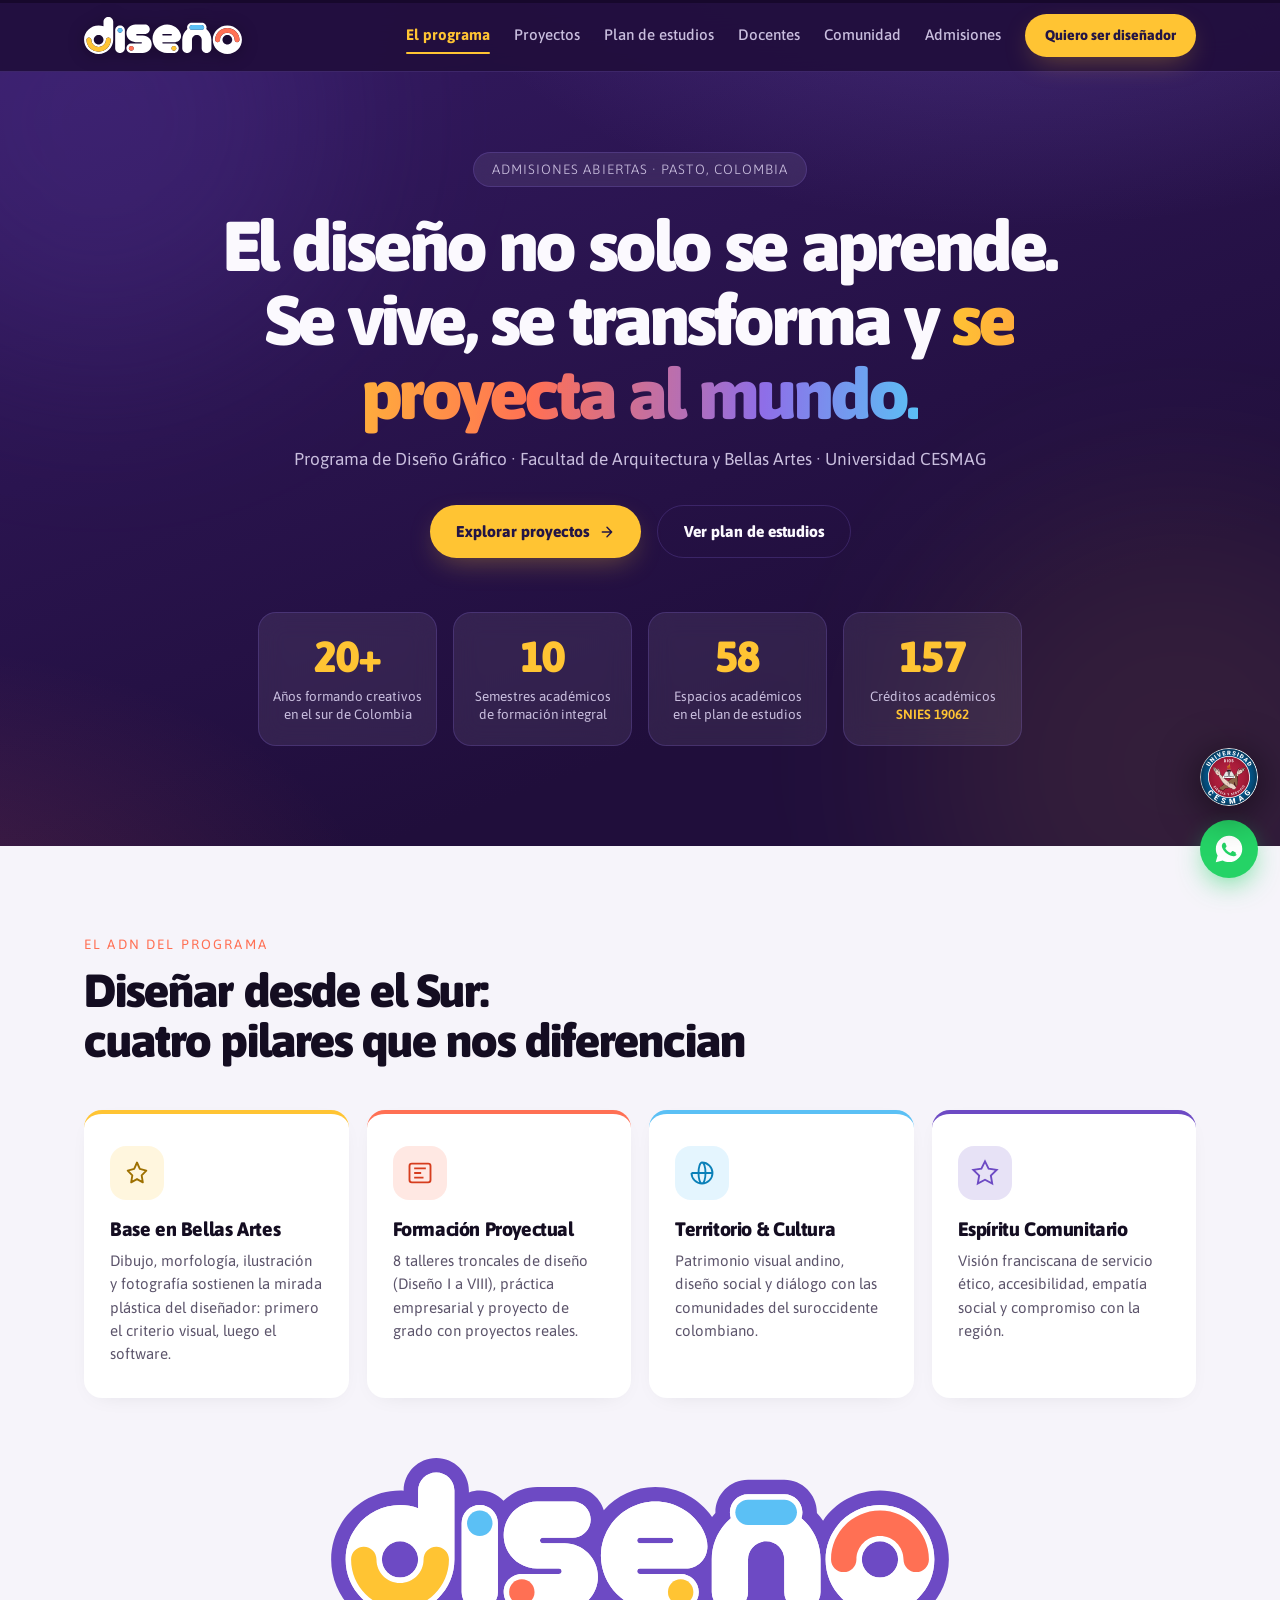
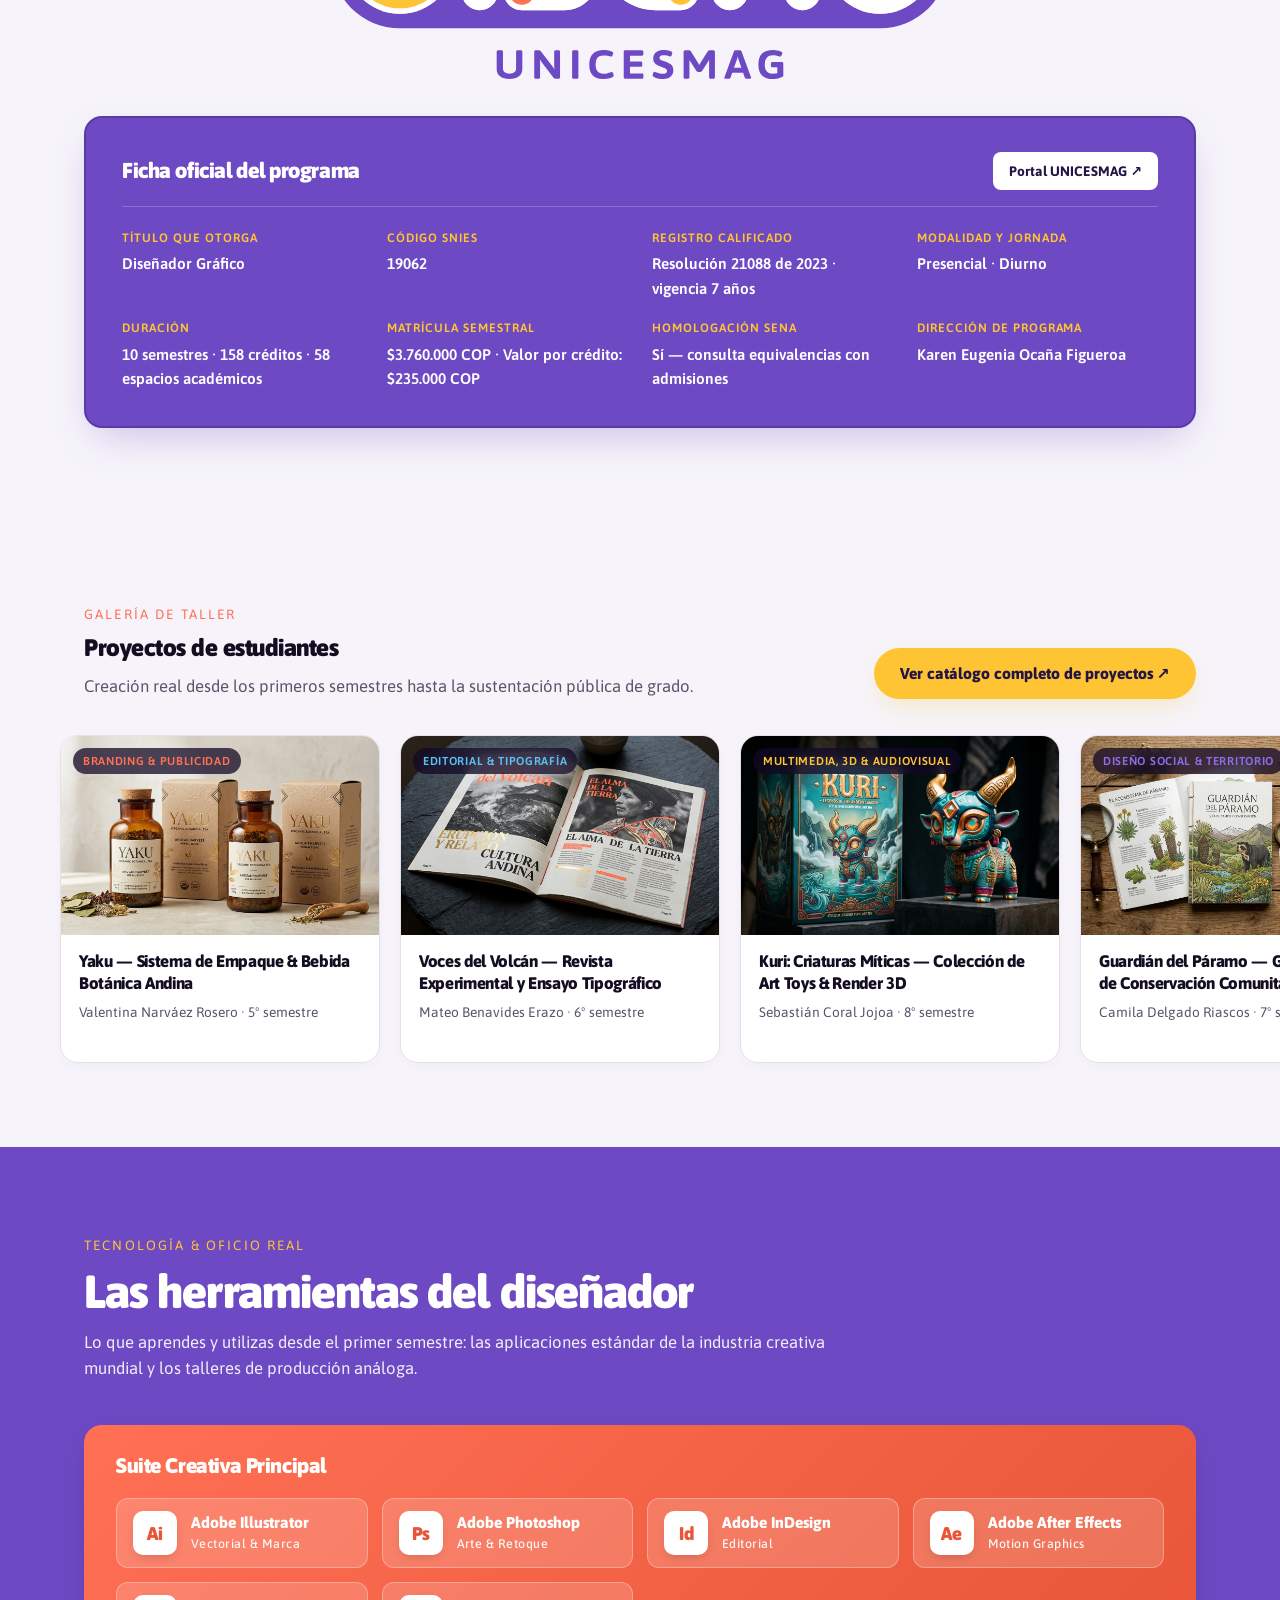
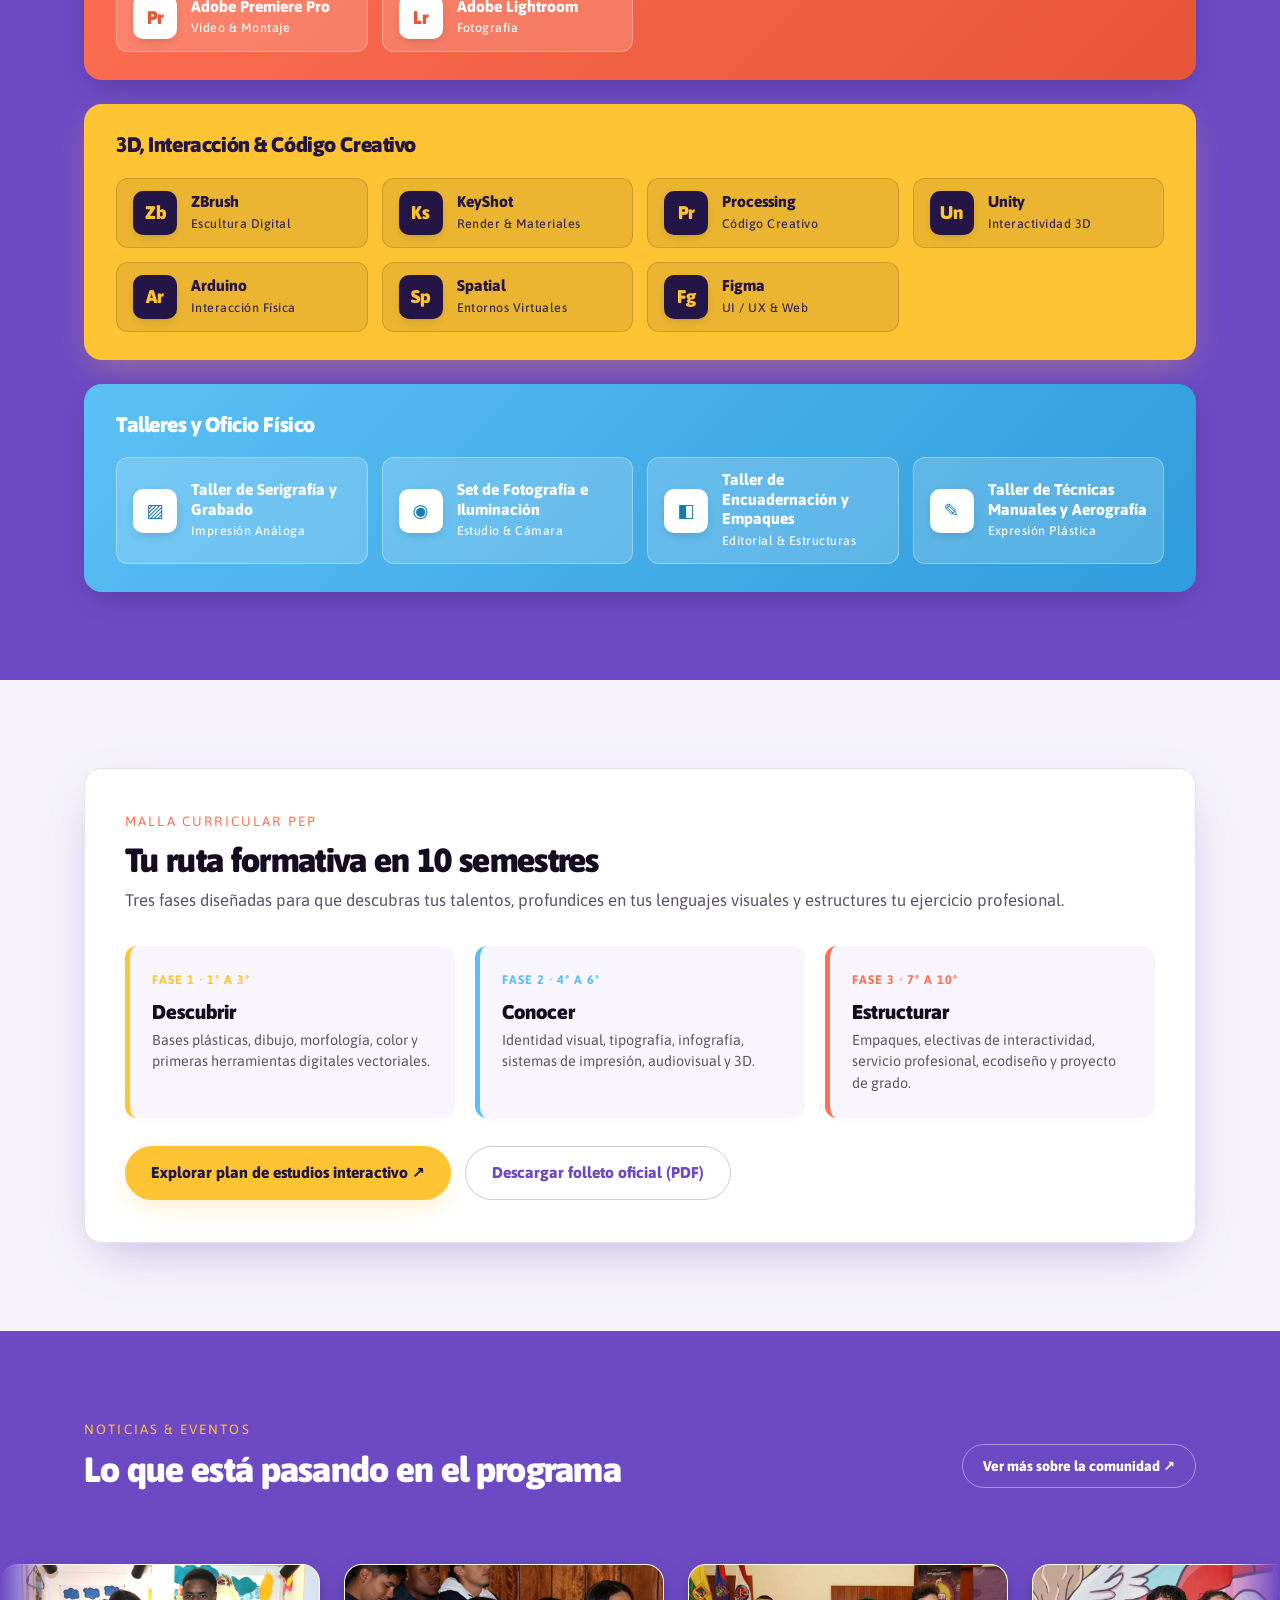
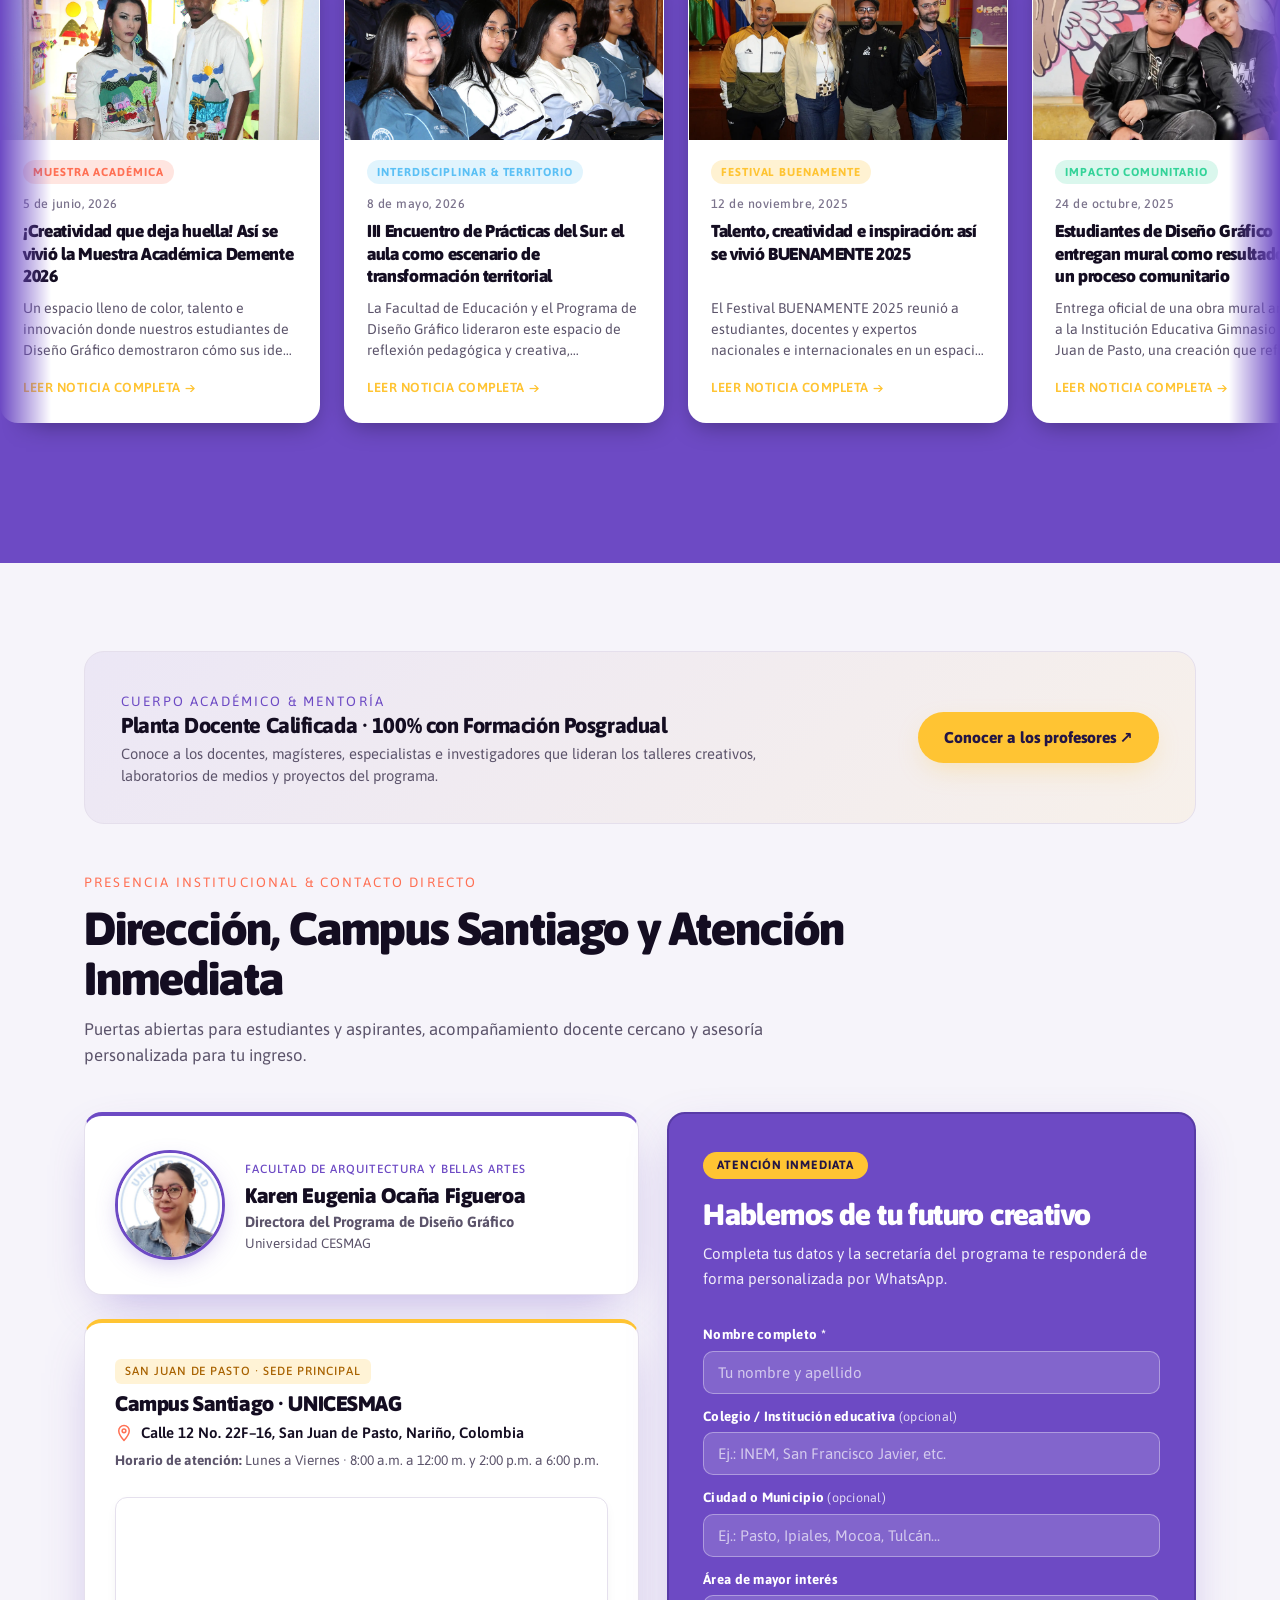
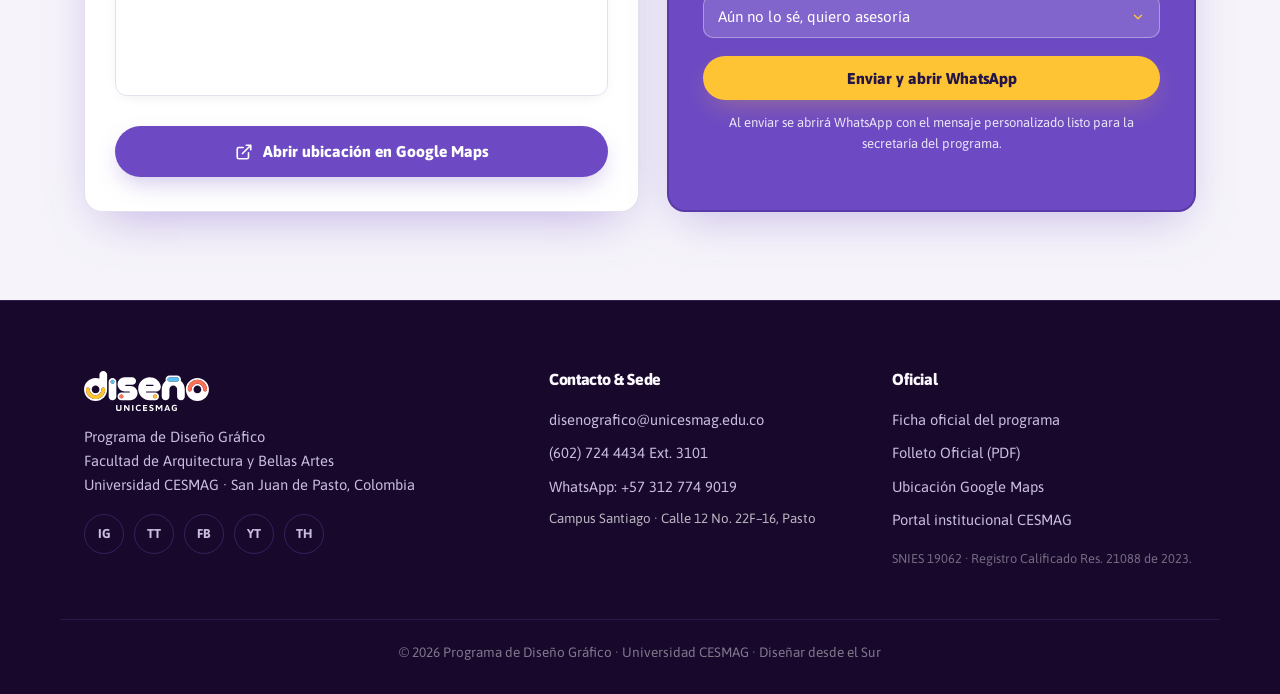
==== commit 8602d680: "fix: Aplicar paleta estricta de 4 colores de marca, textos literales de docentes y reubicar teaser e" ====
--- a/index.html
+++ b/index.html
@@ -213,6 +213,16 @@
   <!-- ══════════════ 7 · PRESENCIA INSTITUCIONAL & ATENCIÓN INMEDIATA ══════════════ -->
   <section class="section section--light" id="direccion-ubicacion">
     <div class="container">
+      <!-- Banner Teaser Docentes -->
+      <div class="docentes-teaser-box reveal" style="margin-top: 0; margin-bottom: 48px;">
+        <div class="docentes-teaser-box__content">
+          <span class="kicker" style="color: var(--morado);">Cuerpo Académico &amp; Mentoría</span>
+          <h3>Planta Docente Calificada · 100% con Formación Posgradual</h3>
+          <p>Conoce a los docentes, magísteres, especialistas e investigadores que lideran los talleres creativos, laboratorios de medios y proyectos del programa.</p>
+        </div>
+        <a href="docentes.html" class="btn btn--primary">Conocer a los profesores ↗</a>
+      </div>
+
       <header class="section__head reveal">
         <p class="kicker">Presencia Institucional &amp; Contacto Directo</p>
         <h2>Dirección, Campus Santiago y Atención Inmediata</h2>
@@ -305,16 +315,6 @@
           </article>
         </div>
       </div>
-
-      <!-- Banner Teaser Docentes -->
-      <div class="docentes-teaser-box reveal">
-        <div class="docentes-teaser-box__content">
-          <span class="kicker" style="color: var(--morado);">Cuerpo Académico de Excelencia</span>
-          <h3>100% de Docentes con Formación Posgradual</h3>
-          <p>Nuestra planta docente está conformada por magísteres, especialistas e investigadores activos en la industria del diseño, la academia y la investigación comunitaria.</p>
-        </div>
-        <a href="docentes.html" class="btn btn--primary">Conocer a los profesores ↗</a>
-      </div>
     </div>
   </section>
 
--- a/css/styles.css
+++ b/css/styles.css
@@ -2298,45 +2298,27 @@
   margin-bottom: 6px;
 }
 .docente-card__name {
-  font-size: 1.12rem;
+  font-size: 1.15rem;
   font-weight: 800;
   color: var(--ink);
   line-height: 1.25;
   margin-bottom: 4px;
 }
-.docente-card__titulo {
+.docente-card__cargo {
   font-size: .84rem;
+  font-weight: 600;
   color: var(--morado);
   line-height: 1.35;
-  margin-bottom: 2px;
-}
-.docente-card__pregrado {
-  font-size: .78rem;
+}
+
+.docente-card__body {
+  flex: 1;
+}
+.docente-card__perfil {
+  font-size: .88rem;
   color: var(--ink-soft);
-}
-
-.docente-card__body {
-  display: flex;
-  flex-direction: column;
-  gap: 12px;
-  flex: 1;
-}
-.docente-card__detail {
-  display: flex;
-  flex-direction: column;
-  gap: 2px;
-}
-.docente-card__lbl {
-  font-size: .74rem;
-  font-weight: 700;
-  color: var(--ink-soft);
-  text-transform: uppercase;
-  letter-spacing: .05em;
-}
-.docente-card__detail p {
-  font-size: .86rem;
-  color: var(--ink);
-  line-height: 1.4;
+  line-height: 1.55;
+  margin: 0;
 }
 
 .docentes-callout {
